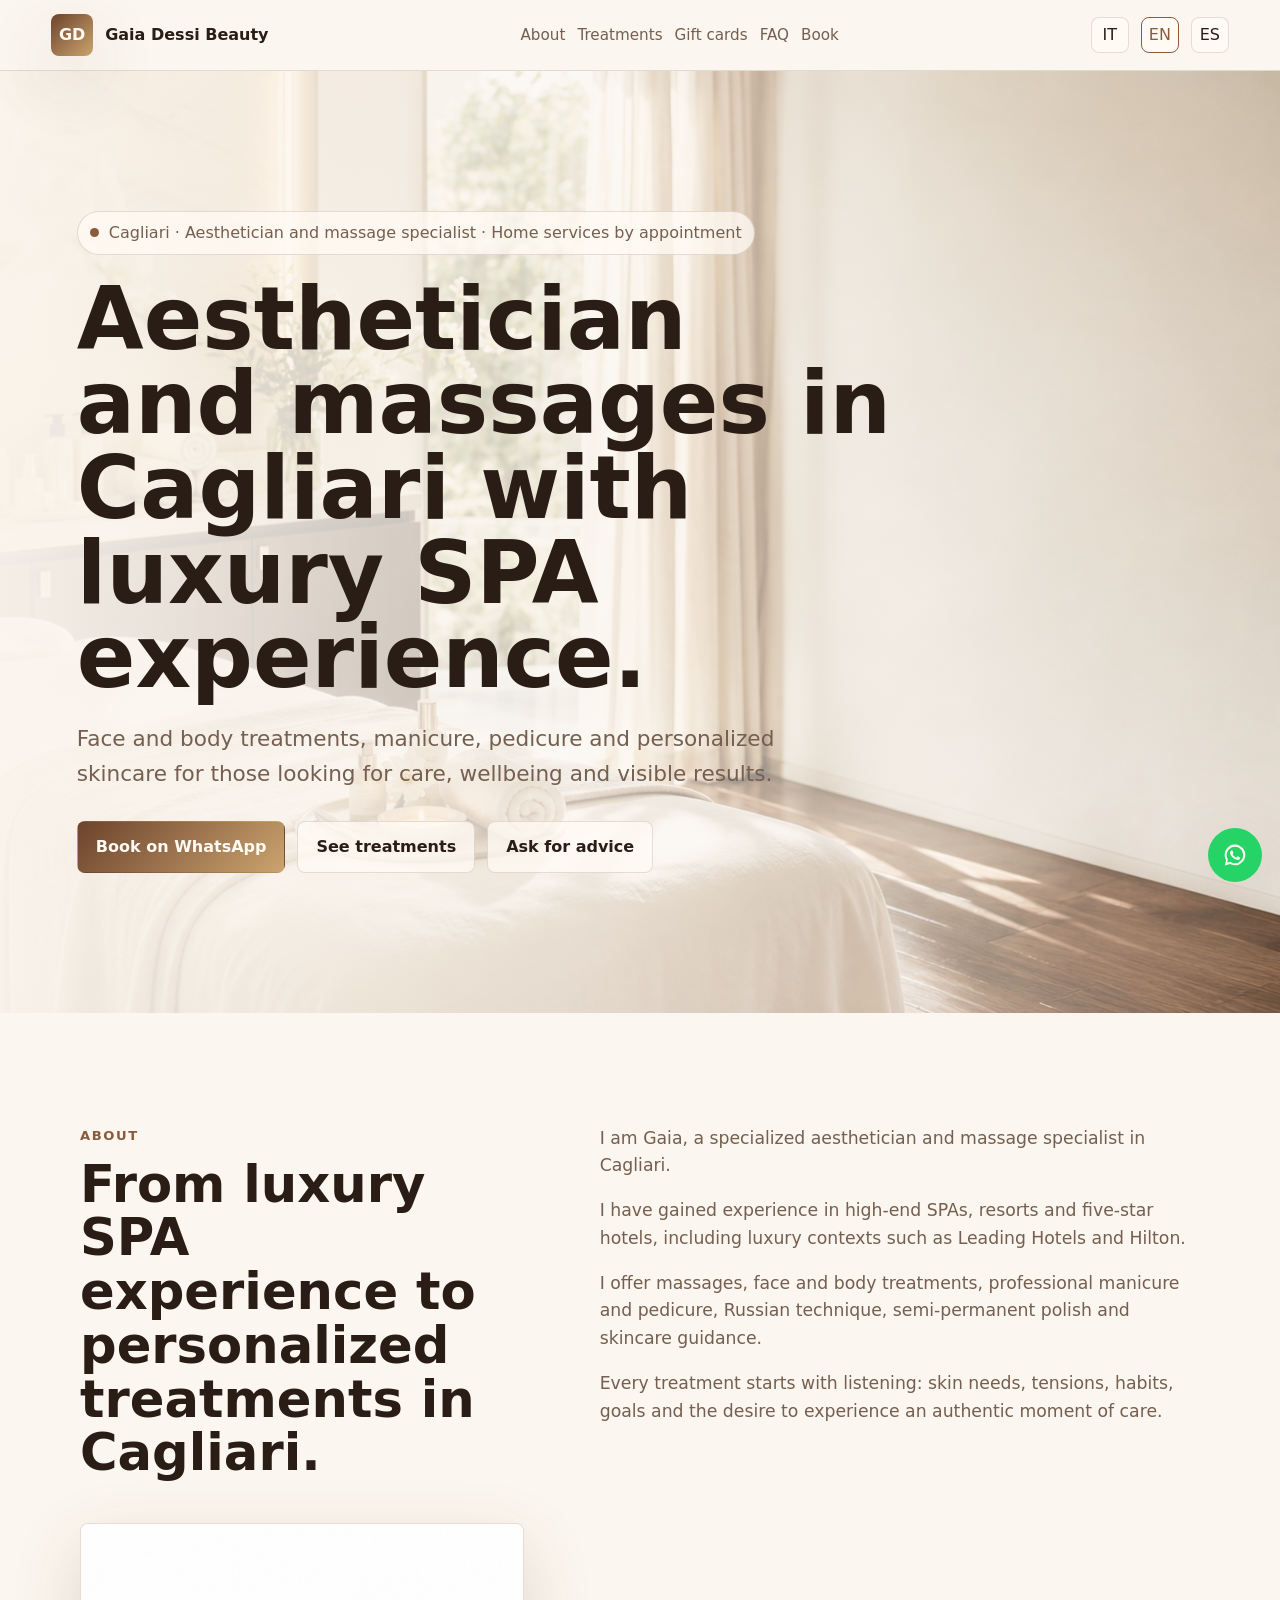
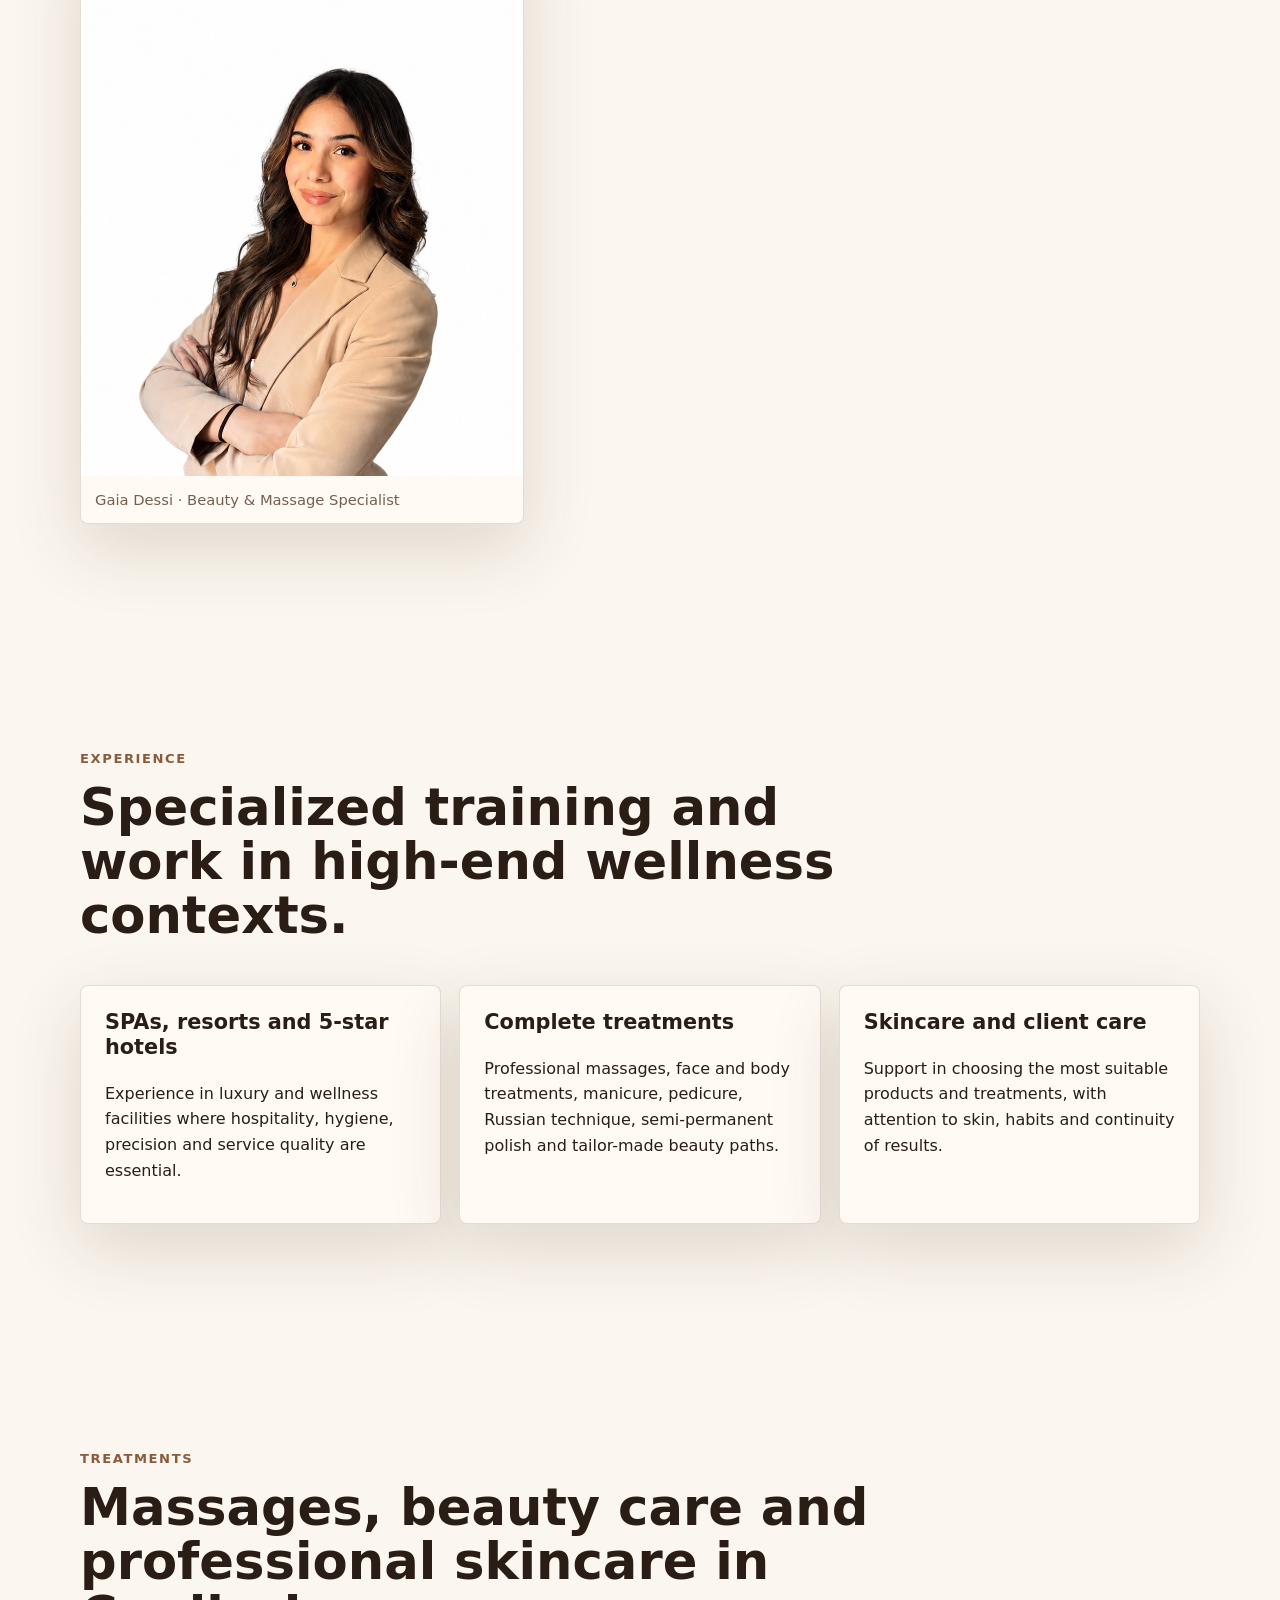
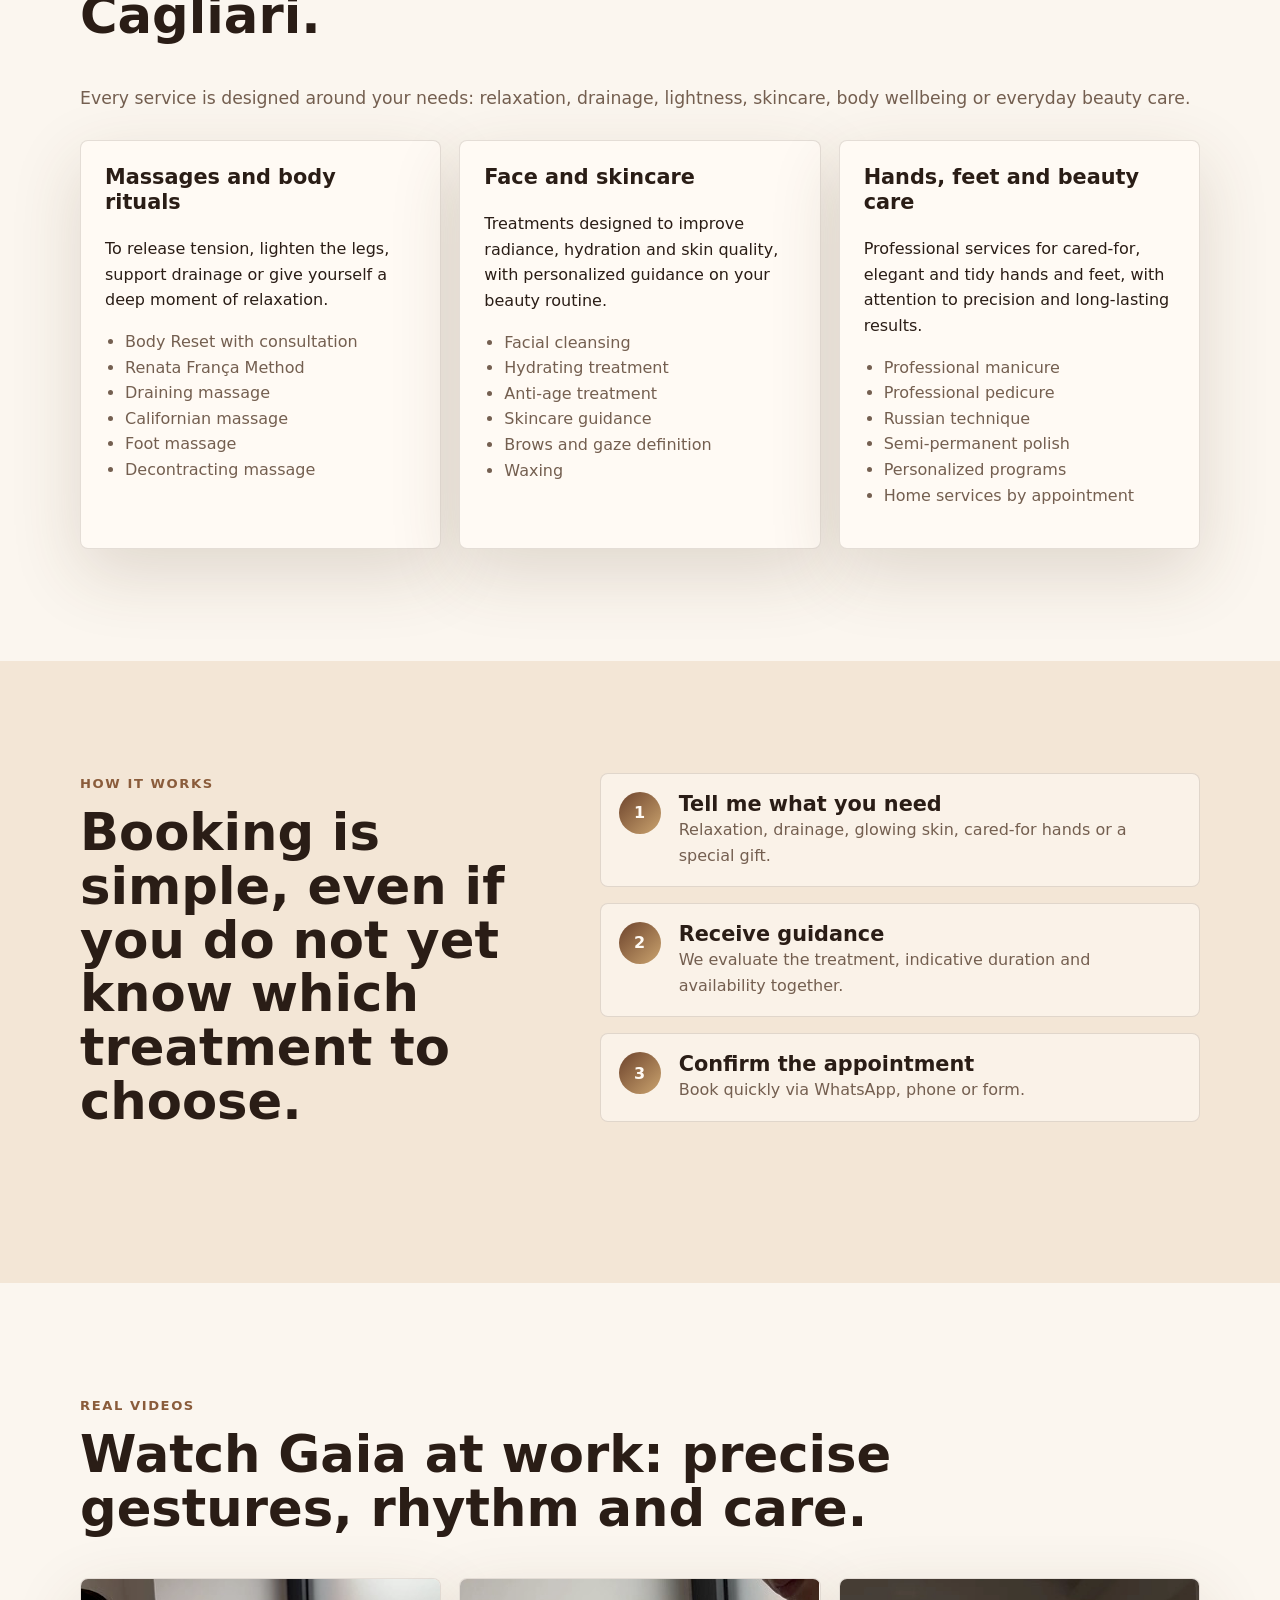
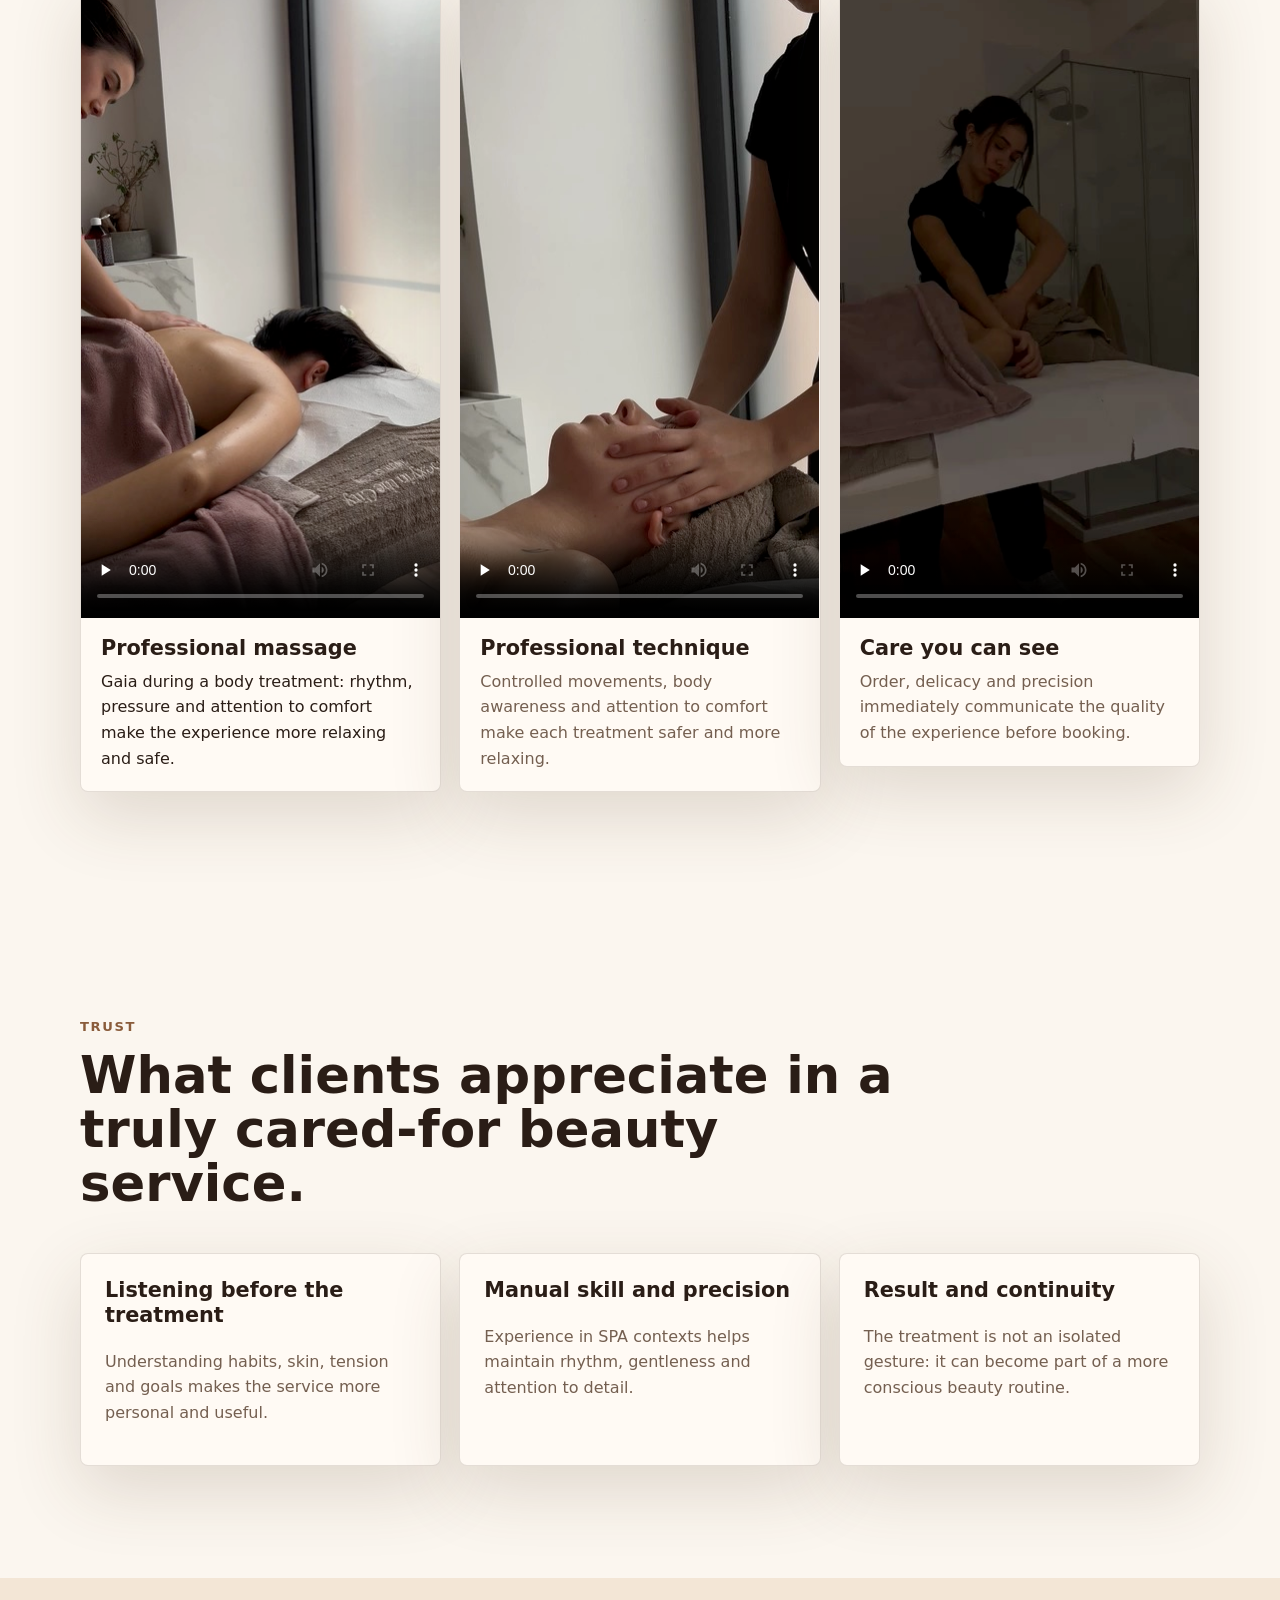
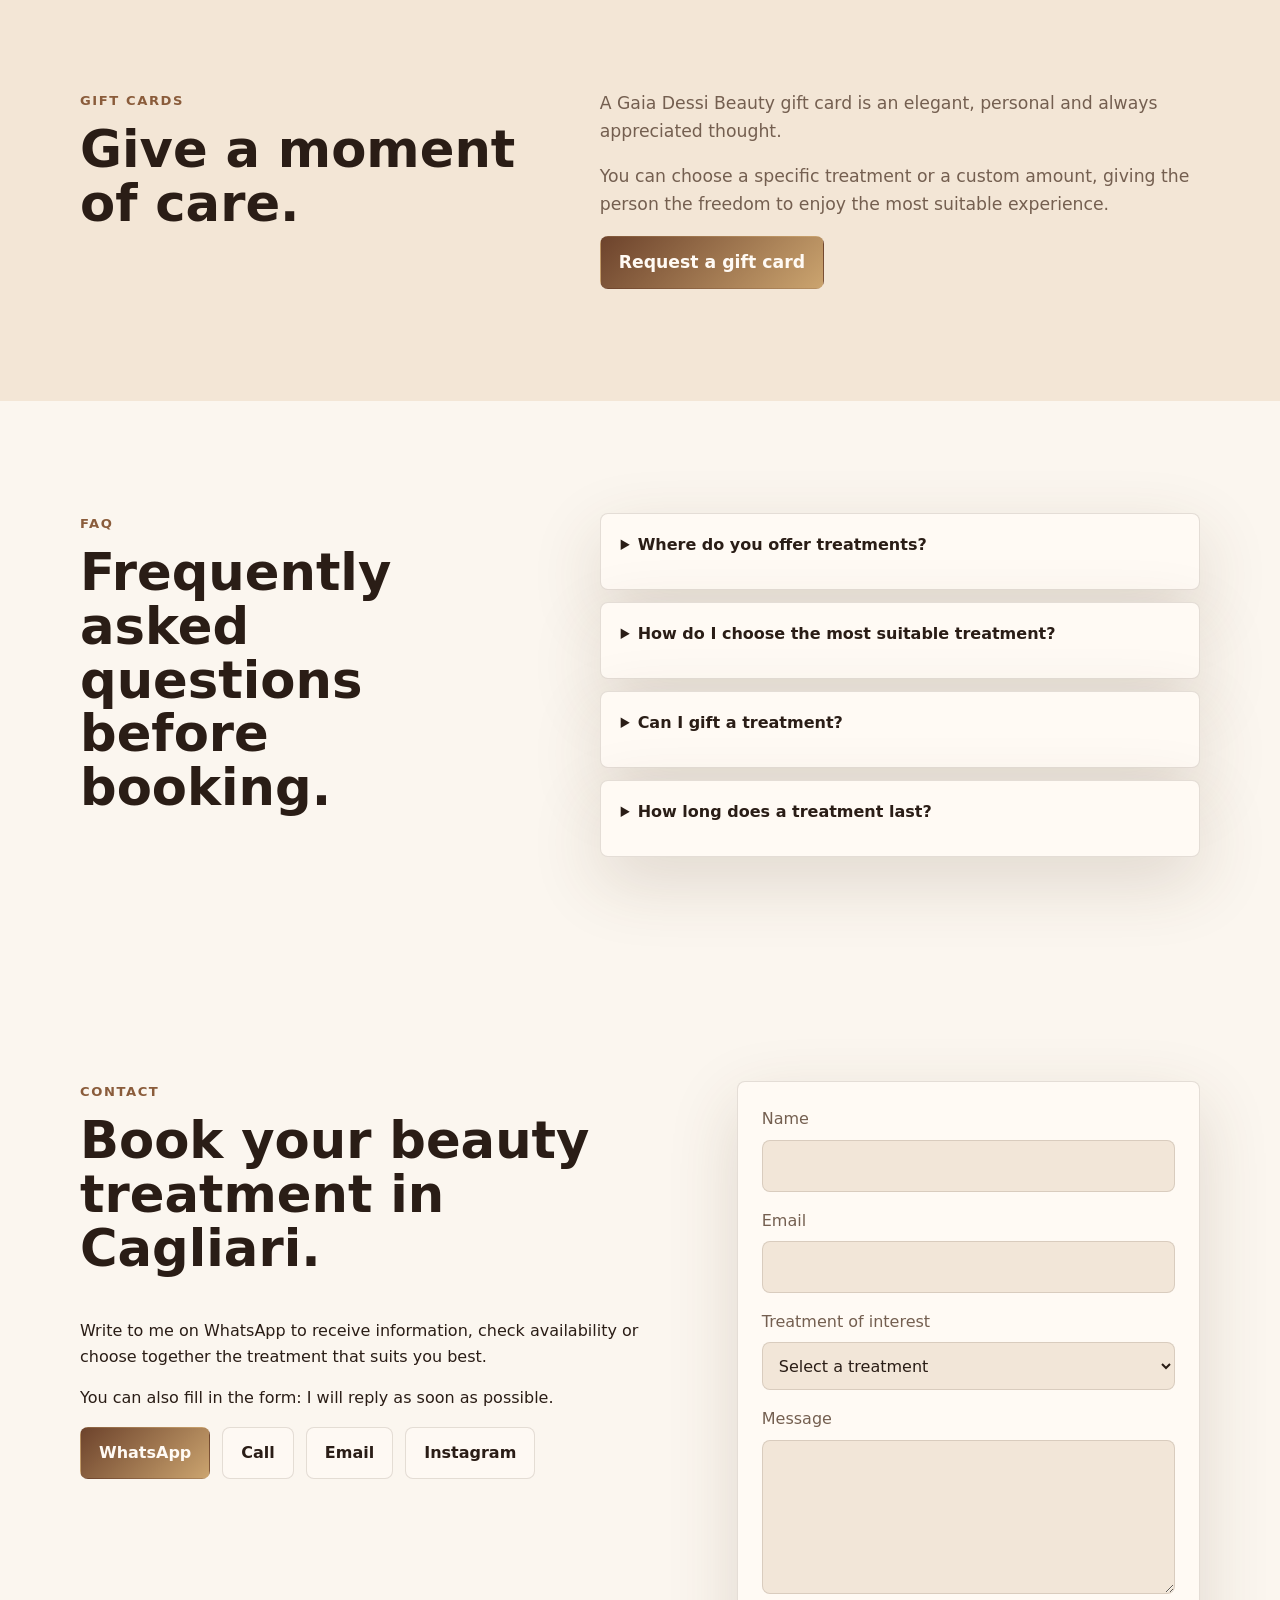
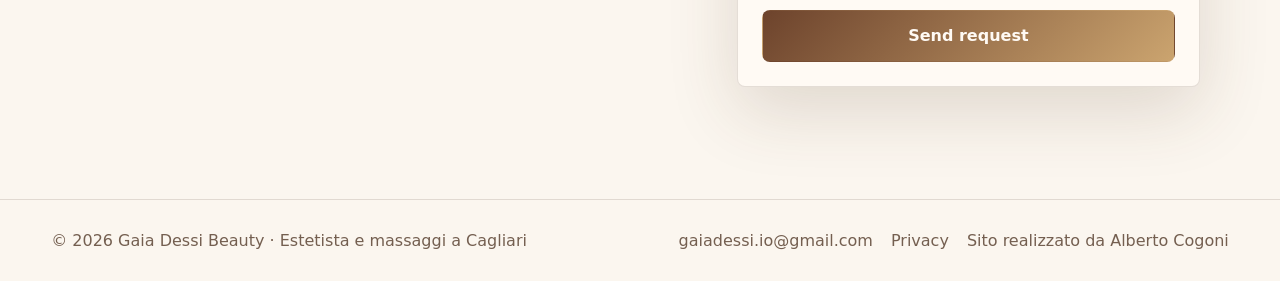
==== index.html @ f1461aa2 "Refine Gaia video gallery playback" ====
<!doctype html>
<html lang="it">
  <head>
    <meta charset="utf-8">
    <meta name="viewport" content="width=device-width, initial-scale=1">
    <title>Estetista e massaggi a Cagliari | Gaia Dessi Beauty</title>
    <meta name="description" content="Gaia Dessi Beauty: estetista e massage specialist a Cagliari. Massaggi, trattamenti viso e corpo, manicure, pedicure, skincare e servizi a domicilio su prenotazione.">
    <meta name="keywords" content="Gaia Dessi, Gaia Dessi Beauty, estetista Cagliari, massaggi Cagliari, trattamenti viso Cagliari, manicure Cagliari, pedicure Cagliari, skincare Cagliari">
    <link rel="canonical" href="https://gaiadessibeauty.it/">
    <meta property="og:title" content="Gaia Dessi Beauty | Estetista e massaggi a Cagliari">
    <meta property="og:description" content="Massaggi, trattamenti viso e corpo, manicure, pedicure e skincare a Cagliari, con esperienza in SPA luxury e servizi a domicilio su prenotazione.">
    <meta property="og:type" content="website">
    <meta property="og:url" content="https://gaiadessibeauty.it/">
    <meta property="og:image" content="https://gaiadessibeauty.it/Assets/images/gaia-link-preview.png">
    <meta property="og:image:width" content="1731">
    <meta property="og:image:height" content="909">
    <meta property="og:image:alt" content="Gaia Dessi Beauty - Beauty & Massage Specialist a Cagliari">
    <meta name="twitter:card" content="summary_large_image">
    <meta name="twitter:title" content="Gaia Dessi Beauty | Estetista e massaggi a Cagliari">
    <meta name="twitter:description" content="Trattamenti beauty, massaggi e skincare a Cagliari con cura professionale ed esperienza luxury SPA.">
    <meta name="twitter:image" content="https://gaiadessibeauty.it/Assets/images/gaia-link-preview.png">
    <meta name="theme-color" content="#f7efe5">
    <link rel="icon" href="Assets/favicon.svg" type="image/svg+xml">
    <link rel="manifest" href="site.webmanifest">
    <link rel="stylesheet" href="Assets/styles.css?v=20260612-video-order">
    <script type="application/ld+json">
      {
        "@context": "https://schema.org",
        "@graph": [
          {
            "@type": ["BeautySalon", "LocalBusiness"],
            "@id": "https://gaiadessibeauty.it/#business",
            "name": "Gaia Dessi Beauty",
            "url": "https://gaiadessibeauty.it/",
            "image": "https://gaiadessibeauty.it/Assets/images/gaia-link-preview.png",
            "description": "Estetista e massage specialist a Cagliari. Massaggi, trattamenti viso e corpo, manicure, pedicure, skincare e servizi a domicilio su prenotazione.",
            "telephone": "+39 331 826 2797",
            "email": "gaiadessi.io@gmail.com",
            "priceRange": "€€",
            "address": {
              "@type": "PostalAddress",
              "addressLocality": "Cagliari",
              "addressRegion": "Sardegna",
              "addressCountry": "IT"
            },
            "areaServed": [
              { "@type": "City", "name": "Cagliari" },
              { "@type": "AdministrativeArea", "name": "Sardegna" }
            ],
            "openingHoursSpecification": [
              {
                "@type": "OpeningHoursSpecification",
                "dayOfWeek": ["Tuesday", "Wednesday", "Thursday", "Friday", "Saturday"],
                "opens": "08:00",
                "closes": "20:00"
              }
            ],
            "availableLanguage": ["it", "en", "es"],
            "sameAs": ["https://www.instagram.com/gaiadessi.beauty"],
            "makesOffer": [
              { "@type": "Offer", "itemOffered": { "@type": "Service", "name": "Massaggi a Cagliari" } },
              { "@type": "Offer", "itemOffered": { "@type": "Service", "name": "Trattamenti viso a Cagliari" } },
              { "@type": "Offer", "itemOffered": { "@type": "Service", "name": "Trattamenti corpo a Cagliari" } },
              { "@type": "Offer", "itemOffered": { "@type": "Service", "name": "Manicure e pedicure professionale" } },
              { "@type": "Offer", "itemOffered": { "@type": "Service", "name": "Consulenza skincare" } }
            ]
          },
          {
            "@type": "WebSite",
            "@id": "https://gaiadessibeauty.it/#website",
            "name": "Gaia Dessi Beauty",
            "url": "https://gaiadessibeauty.it/",
            "publisher": { "@id": "https://gaiadessibeauty.it/#business" }
          },
          {
            "@type": "FAQPage",
            "@id": "https://gaiadessibeauty.it/#faq-schema",
            "mainEntity": [
              {
                "@type": "Question",
                "name": "Dove offre i trattamenti Gaia Dessi Beauty?",
                "acceptedAnswer": { "@type": "Answer", "text": "Gaia Dessi Beauty offre trattamenti beauty e massaggi a Cagliari, con servizi a domicilio disponibili su prenotazione." }
              },
              {
                "@type": "Question",
                "name": "Come posso scegliere il trattamento più adatto?",
                "acceptedAnswer": { "@type": "Answer", "text": "Puoi scrivere su WhatsApp o inviare una richiesta dal form spiegando esigenza, obiettivo e preferenza: Gaia ti aiuterà a scegliere il percorso più adatto." }
              },
              {
                "@type": "Question",
                "name": "Sono disponibili buoni regalo?",
                "acceptedAnswer": { "@type": "Answer", "text": "Sì, è possibile richiedere buoni regalo per massaggi, trattamenti viso, manicure, pedicure o percorsi beauty personalizzati." }
              }
            ]
          }
        ]
      }
    </script>
  </head>
  <body>
    <header class="site-header">
      <a class="brand" href="#top" aria-label="Gaia Dessi Beauty home">
        <span class="brand-mark">GD</span>
        <span>Gaia Dessi Beauty</span>
      </a>
      <nav class="nav" aria-label="Navigazione principale">
        <a href="#about" data-i18n="navAbout">Chi sono</a>
        <a href="#treatments" data-i18n="navTreatments">Trattamenti</a>
        <a href="#gift" data-i18n="navGift">Buoni regalo</a>
        <a href="#faq" data-i18n="navFaq">FAQ</a>
        <a href="#booking" data-i18n="navBooking">Prenota</a>
      </nav>
      <div class="header-actions" aria-label="Selettore lingua">
        <button class="chip" data-lang="it">IT</button>
        <button class="chip" data-lang="en">EN</button>
        <button class="chip" data-lang="es">ES</button>
      </div>
    </header>

    <main id="top">
      <section class="hero">
        <img class="hero-bg" src="Assets/images/gaia-hero.png" alt="Cabina elegante per trattamenti estetici e massaggi a Cagliari">
        <div class="hero-overlay"></div>
        <div class="hero-content">
          <p class="availability"><span></span><span data-i18n="availability">Cagliari · Estetista e massage specialist · Domicilio su prenotazione</span></p>
          <h1 data-i18n="heroTitle">Estetista e massaggi a Cagliari con esperienza luxury SPA.</h1>
          <p class="hero-subtitle" data-i18n="heroSubtitle">Trattamenti viso, corpo, manicure, pedicure e skincare personalizzata per chi cerca cura, benessere e risultati visibili.</p>
          <div class="hero-actions">
            <a class="button primary" href="https://wa.me/393318262797?text=Ciao%20Gaia%2C%20vorrei%20prenotare%20un%20trattamento" target="_blank" rel="noreferrer" data-i18n="whatsapp">Prenota su WhatsApp</a>
            <a class="button secondary" href="#treatments" data-i18n="seeTreatments">Scopri i trattamenti</a>
            <a class="button secondary" href="https://wa.me/393318262797?text=Ciao%20Gaia%2C%20vorrei%20capire%20quale%20trattamento%20%C3%A8%20pi%C3%B9%20adatto%20a%20me" target="_blank" rel="noreferrer" data-i18n="askAdvice">Chiedi consiglio</a>
          </div>
        </div>
      </section>

      <section class="section split" id="about">
        <div>
          <p class="eyebrow" data-i18n="aboutEyebrow">Chi sono</p>
          <h2 data-i18n="aboutTitle">Dalla SPA luxury ai trattamenti personalizzati a Cagliari.</h2>
          <figure class="portrait">
            <img src="Assets/images/gaia-profile.jpeg" alt="Ritratto professionale di Gaia Dessi, estetista e massage specialist a Cagliari">
            <figcaption data-i18n="portraitCaption">Gaia Dessi · Beauty & Massage Specialist</figcaption>
          </figure>
        </div>
        <div class="prose">
          <p data-i18n="aboutP1">Sono Gaia, estetista specializzata e massage specialist a Cagliari.</p>
          <p data-i18n="aboutP2">Ho maturato esperienza in SPA di alto livello, resort e hotel cinque stelle, inclusi contesti luxury come Leading Hotels e Hilton.</p>
          <p data-i18n="aboutP3">Mi occupo di massaggi, trattamenti viso e corpo, manicure, pedicure professionali, tecnica russa, semipermanente e consulenza skincare.</p>
          <p data-i18n="aboutP4">Ogni trattamento nasce dall’ascolto: esigenze della pelle, tensioni, abitudini, obiettivi e desiderio di vivere un momento autentico di cura.</p>
        </div>
      </section>

      <section class="section" id="expertise">
        <p class="eyebrow" data-i18n="expertiseEyebrow">Esperienza</p>
        <h2 data-i18n="expertiseTitle">Formazione specializzata e lavoro in contesti wellness di alto livello.</h2>
        <div class="cards expertise-grid">
          <article class="card">
            <h3 data-i18n="luxuryTitle">SPA, resort e hotel 5 stelle</h3>
            <p data-i18n="luxuryText">Esperienza in strutture luxury e wellness dove accoglienza, igiene, precisione e qualità del servizio sono fondamentali.</p>
          </article>
          <article class="card">
            <h3 data-i18n="completeTreatmentsTitle">Trattamenti completi</h3>
            <p data-i18n="completeTreatmentsText">Massaggi professionali, trattamenti viso e corpo, manicure, pedicure, tecnica russa, semipermanente e percorsi beauty su misura.</p>
          </article>
          <article class="card">
            <h3 data-i18n="skincareTitle">Skincare e relazione cliente</h3>
            <p data-i18n="skincareText">Supporto nella scelta dei prodotti e dei trattamenti più adatti, con attenzione alla pelle, alle abitudini e alla continuità dei risultati.</p>
          </article>
        </div>
      </section>

      <section class="section" id="treatments">
        <p class="eyebrow" data-i18n="treatmentsEyebrow">Trattamenti</p>
        <h2 data-i18n="treatmentsTitle">Massaggi, estetica e skincare professionale a Cagliari.</h2>
        <p class="prose" data-i18n="treatmentsIntro">Ogni servizio viene pensato per rispondere alle tue esigenze: relax, drenaggio, leggerezza, cura della pelle, benessere del corpo o beauty care quotidiana.</p>
        <div class="cards treatment-grid">
          <article class="card">
            <h3 data-i18n="massageTitle">Massaggi e rituali corpo</h3>
            <p data-i18n="massageText">Per sciogliere tensioni, alleggerire le gambe, favorire il drenaggio o concederti un momento profondo di relax.</p>
            <ul>
              <li data-i18n="bodyReset">Body Reset con consulenza</li>
              <li data-i18n="renataMethod">Metodo Renata França</li>
              <li data-i18n="drainage">Massaggio drenante</li>
              <li data-i18n="californian">Massaggio californiano</li>
              <li data-i18n="plantar">Massaggio plantare</li>
              <li data-i18n="decontracting">Massaggio decontratturante</li>
            </ul>
          </article>
          <article class="card">
            <h3 data-i18n="faceTitle">Viso e skincare</h3>
            <p data-i18n="faceText">Trattamenti pensati per migliorare luminosità, idratazione e qualità della pelle, con una consulenza personalizzata sulla tua beauty routine.</p>
            <ul>
              <li data-i18n="faceClean">Pulizia viso</li>
              <li data-i18n="hydrating">Trattamento idratante</li>
              <li data-i18n="antiage">Trattamento anti-age</li>
              <li data-i18n="skincareConsulting">Consulenza skincare</li>
              <li data-i18n="brows">Sopracciglia e definizione sguardo</li>
              <li data-i18n="waxing">Epilazione</li>
            </ul>
          </article>
          <article class="card">
            <h3 data-i18n="bodyTitle">Mani, piedi e beauty care</h3>
            <p data-i18n="bodyText">Servizi professionali per mani e piedi curati, eleganti e ordinati, con attenzione alla precisione e alla durata del risultato.</p>
            <ul>
              <li data-i18n="manicure">Manicure professionale</li>
              <li data-i18n="pedicure">Pedicure professionale</li>
              <li data-i18n="russianTechnique">Tecnica russa</li>
              <li data-i18n="semiPermanent">Semipermanente</li>
              <li data-i18n="custom">Trattamenti personalizzati</li>
              <li data-i18n="homeService">Servizi a domicilio su prenotazione</li>
            </ul>
          </article>
        </div>
      </section>

      <section class="section split band method-section" id="method">
        <div>
          <p class="eyebrow" data-i18n="methodEyebrow">Come funziona</p>
          <h2 data-i18n="methodTitle">Prenotare è semplice, anche se non sai ancora quale trattamento scegliere.</h2>
        </div>
        <ol class="steps">
          <li>
            <span>1</span>
            <h3 data-i18n="methodStep1Title">Racconta cosa cerchi</h3>
            <p data-i18n="methodStep1Text">Relax, drenaggio, pelle luminosa, mani curate o un regalo speciale.</p>
          </li>
          <li>
            <span>2</span>
            <h3 data-i18n="methodStep2Title">Ricevi un consiglio</h3>
            <p data-i18n="methodStep2Text">Valutiamo insieme trattamento, durata indicativa e disponibilità.</p>
          </li>
          <li>
            <span>3</span>
            <h3 data-i18n="methodStep3Title">Conferma l’appuntamento</h3>
            <p data-i18n="methodStep3Text">Prenoti in modo rapido tramite WhatsApp, telefono o form.</p>
          </li>
        </ol>
      </section>

      <section class="section visual-section" id="visual">
        <div class="section-heading">
          <p class="eyebrow" data-i18n="visualEyebrow">Video reali</p>
          <h2 data-i18n="visualTitle">Guarda Gaia al lavoro: gesti precisi, ritmo e cura.</h2>
        </div>
        <div class="visual-grid">
          <figure class="visual-main">
            <video controls playsinline preload="none" poster="Assets/videos/posters/gaia-working-02.jpg" aria-label="Video di Gaia Dessi durante un massaggio professionale">
              <source src="Assets/videos/gaia-working-02.m4v" type="video/mp4">
            </video>
            <figcaption class="video-copy">
              <h3 data-i18n="visualMainTitle">Massaggio professionale</h3>
              <p data-i18n="visualCaption">Gaia durante un trattamento corpo: ritmo, pressione e attenzione al comfort rendono l’esperienza più rilassante e sicura.</p>
            </figcaption>
          </figure>
          <article class="visual-card video-tile">
            <video controls playsinline preload="none" poster="Assets/videos/posters/gaia-working-01.jpg" aria-label="Video di dettaglio della manualità di Gaia Dessi">
              <source src="Assets/videos/gaia-working-01.m4v" type="video/mp4">
            </video>
            <div class="video-copy">
              <h3 data-i18n="visualCard1Title">Manualità professionale</h3>
              <p data-i18n="visualCard1Text">Movimenti controllati, ascolto del corpo e attenzione al comfort rendono il trattamento più sicuro e rilassante.</p>
            </div>
          </article>
          <article class="visual-card video-tile">
            <video controls playsinline preload="none" poster="Assets/videos/posters/gaia-working-03.jpg" aria-label="Video di un trattamento beauty curato nei dettagli">
              <source src="Assets/videos/gaia-working-03.m4v" type="video/mp4">
            </video>
            <div class="video-copy">
              <h3 data-i18n="visualCard2Title">Cura visibile nei dettagli</h3>
              <p data-i18n="visualCard2Text">Ordine, delicatezza e precisione comunicano subito la qualità dell’esperienza prima ancora della prenotazione.</p>
            </div>
          </article>
        </div>
      </section>

      <section class="section" id="reviews">
        <p class="eyebrow" data-i18n="reviewsEyebrow">Fiducia</p>
        <h2 data-i18n="reviewsTitle">Cosa apprezzano le clienti in un servizio beauty davvero curato.</h2>
        <div class="review-grid">
          <article class="review-card">
            <h3 data-i18n="review1Title">Ascolto prima del trattamento</h3>
            <p data-i18n="review1Text">Capire abitudini, pelle, tensioni e obiettivo rende il servizio più personale e utile.</p>
          </article>
          <article class="review-card">
            <h3 data-i18n="review2Title">Manualità e precisione</h3>
            <p data-i18n="review2Text">L’esperienza in contesti SPA aiuta a mantenere ritmo, delicatezza e cura del dettaglio.</p>
          </article>
          <article class="review-card">
            <h3 data-i18n="review3Title">Risultato e continuità</h3>
            <p data-i18n="review3Text">Il trattamento non è un gesto isolato: può diventare parte di una routine beauty più consapevole.</p>
          </article>
        </div>
      </section>

      <section class="section split band" id="gift">
        <div>
          <p class="eyebrow" data-i18n="giftEyebrow">Buoni regalo</p>
          <h2 data-i18n="giftTitle">Regala un momento di cura.</h2>
        </div>
        <div class="prose">
          <p data-i18n="giftText">Un buono regalo Gaia Dessi Beauty è un pensiero elegante, personale e sempre apprezzato.</p>
          <p data-i18n="giftText2">Puoi scegliere un trattamento specifico oppure un importo personalizzato, lasciando alla persona la libertà di vivere l’esperienza più adatta.</p>
          <a class="button primary" href="https://wa.me/393318262797?text=Ciao%20Gaia%2C%20vorrei%20informazioni%20sui%20buoni%20regalo" target="_blank" rel="noreferrer" data-i18n="askGift">Richiedi un buono</a>
        </div>
      </section>

      <section class="section split" id="faq">
        <div>
          <p class="eyebrow" data-i18n="faqEyebrow">FAQ</p>
          <h2 data-i18n="faqTitle">Domande frequenti prima di prenotare.</h2>
        </div>
        <div class="faq-list">
          <details>
            <summary data-i18n="faq1Q">Dove offri i trattamenti?</summary>
            <p data-i18n="faq1A">A Cagliari, con possibilità di servizi a domicilio su prenotazione e in base alla disponibilità.</p>
          </details>
          <details>
            <summary data-i18n="faq2Q">Come scelgo il trattamento più adatto?</summary>
            <p data-i18n="faq2A">Puoi scrivere su WhatsApp spiegando esigenza, obiettivo e preferenze: ti aiuterò a scegliere il percorso più indicato.</p>
          </details>
          <details>
            <summary data-i18n="faq3Q">Posso regalare un trattamento?</summary>
            <p data-i18n="faq3A">Sì, puoi richiedere un buono regalo per un trattamento specifico o per un importo personalizzato.</p>
          </details>
          <details>
            <summary data-i18n="faq4Q">Quanto dura un trattamento?</summary>
            <p data-i18n="faq4A">Dipende dal servizio scelto. Al momento della richiesta ti verrà indicata una durata orientativa e la soluzione più adatta.</p>
          </details>
        </div>
      </section>

      <section class="section contact" id="booking">
        <div>
          <p class="eyebrow" data-i18n="bookingEyebrow">Contatti</p>
          <h2 data-i18n="bookingTitle">Prenota il tuo trattamento beauty a Cagliari.</h2>
          <p data-i18n="bookingText">Scrivimi su WhatsApp per ricevere informazioni, verificare la disponibilità o scegliere insieme il trattamento più adatto a te.</p>
          <p data-i18n="bookingText2">Puoi anche compilare il form: ti risponderò appena possibile.</p>
          <div class="contact-links">
            <a class="button primary" href="https://wa.me/393318262797" target="_blank" rel="noreferrer" data-i18n="contactWhatsapp">WhatsApp</a>
            <a class="button secondary" href="tel:+393318262797" data-i18n="contactPhone">Chiama</a>
            <a class="button secondary" href="mailto:gaiadessi.io@gmail.com" data-i18n="contactEmail">Email</a>
            <a class="button secondary" href="https://www.instagram.com/gaiadessi.beauty" target="_blank" rel="noreferrer" data-i18n="contactInstagram">Instagram</a>
          </div>
        </div>
        <form class="contact-form" action="https://formsubmit.co/alberto.agostino.cogoni@gmail.com" method="POST">
          <input type="hidden" name="_subject" value="Nuova richiesta dal sito Gaia Dessi Beauty">
          <input type="hidden" name="_next" value="https://gaiadessibeauty.it/grazie.html">
          <input type="hidden" name="_template" value="table">
          <input type="hidden" name="_captcha" value="false">
          <input type="text" name="_honey" tabindex="-1" autocomplete="off" style="display:none">
          <label>
            <span data-i18n="formName">Nome</span>
            <input name="name" autocomplete="name" required>
          </label>
          <label>
            <span>Email</span>
            <input type="email" name="email" autocomplete="email" required>
          </label>
          <label>
            <span data-i18n="formTreatment">Trattamento di interesse</span>
            <select name="treatment">
              <option value="" data-i18n="formTreatmentPlaceholder">Seleziona un trattamento</option>
              <option value="massaggio" data-i18n="formTreatmentMassage">Massaggio</option>
              <option value="viso-skincare" data-i18n="formTreatmentFace">Viso / skincare</option>
              <option value="manicure-pedicure" data-i18n="formTreatmentHands">Manicure / pedicure</option>
              <option value="buono-regalo" data-i18n="formTreatmentGift">Buono regalo</option>
              <option value="consiglio" data-i18n="formTreatmentAdvice">Vorrei un consiglio</option>
            </select>
          </label>
          <label>
            <span data-i18n="formMessage">Messaggio</span>
            <textarea name="message" rows="5" required></textarea>
          </label>
          <button class="button primary" type="submit" data-i18n="formSend">Invia richiesta</button>
        </form>
      </section>
    </main>

    <a class="whatsapp-float" href="https://wa.me/393318262797?text=Ciao%20Gaia%2C%20vorrei%20prenotare%20un%20trattamento" target="_blank" rel="noreferrer" aria-label="Prenota su WhatsApp">
      <svg viewBox="0 0 32 32" aria-hidden="true">
        <path d="M16.04 3.2A12.72 12.72 0 0 0 5.1 22.4L3.4 28.8l6.55-1.67A12.72 12.72 0 1 0 16.04 3.2Zm0 22.98c-2.02 0-3.9-.59-5.49-1.62l-.39-.25-3.88.99 1.04-3.78-.26-.4a10.17 10.17 0 1 1 8.98 5.06Zm5.58-7.62c-.3-.15-1.79-.88-2.07-.98-.28-.1-.49-.15-.69.15-.2.3-.79.98-.97 1.18-.18.2-.36.22-.66.07-.3-.15-1.28-.47-2.44-1.5-.9-.8-1.51-1.79-1.69-2.09-.18-.3-.02-.46.13-.61.14-.14.3-.36.46-.54.15-.18.2-.3.3-.51.1-.2.05-.38-.02-.54-.08-.15-.69-1.66-.94-2.27-.25-.59-.5-.51-.69-.52h-.59c-.2 0-.54.08-.82.38-.28.3-1.08 1.06-1.08 2.58s1.11 2.99 1.26 3.2c.15.2 2.18 3.33 5.28 4.67.74.32 1.31.51 1.76.65.74.23 1.41.2 1.94.12.59-.09 1.79-.73 2.04-1.43.25-.71.25-1.31.18-1.43-.08-.13-.28-.2-.59-.36Z"/>
      </svg>
    </a>
    <footer class="footer">
      <span>© <span id="year"></span> Gaia Dessi Beauty · Estetista e massaggi a Cagliari</span>
      <span class="footer-links">
        <a href="mailto:gaiadessi.io@gmail.com">gaiadessi.io@gmail.com</a>
        <a href="privacy.html">Privacy</a>
        <a href="https://albertocogoni.com/" target="_blank" rel="noreferrer">Sito realizzato da Alberto Cogoni</a>
      </span>
    </footer>
    <script src="Assets/script.js?v=20260612-video-order"></script>
  </body>
</html>
---- Assets/styles.css ----
:root {
  color-scheme: light;
  --bg: #fbf6ef;
  --surface: #fffaf4;
  --surface-2: #f2e6d8;
  --text: #2a1d16;
  --muted: #745f50;
  --line: rgba(67, 43, 31, 0.14);
  --primary: #8a5c3b;
  --accent: #cba46f;
  --shadow: 0 24px 70px rgba(82, 54, 33, 0.16);
}

* { box-sizing: border-box; }
html { scroll-behavior: smooth; }
body {
  margin: 0;
  font-family: Inter, ui-sans-serif, system-ui, -apple-system, BlinkMacSystemFont, "Segoe UI", sans-serif;
  background: var(--bg);
  color: var(--text);
  line-height: 1.6;
}
a { color: inherit; text-decoration: none; }
img { display: block; max-width: 100%; }
button, input, textarea { font: inherit; }
select { font: inherit; }

a:focus-visible,
button:focus-visible,
input:focus-visible,
textarea:focus-visible,
select:focus-visible,
summary:focus-visible {
  outline: 3px solid color-mix(in srgb, var(--primary) 72%, white);
  outline-offset: 4px;
}

.site-header {
  position: sticky;
  top: 0;
  z-index: 10;
  display: flex;
  align-items: center;
  justify-content: space-between;
  gap: 20px;
  padding: 14px clamp(18px, 4vw, 56px);
  background: rgba(251, 246, 239, 0.88);
  border-bottom: 1px solid var(--line);
  backdrop-filter: blur(18px);
}
.brand, .nav, .header-actions, .hero-actions, .contact-links {
  display: flex;
  align-items: center;
  gap: 12px;
  flex-wrap: wrap;
}
.brand { font-weight: 800; }
.brand-mark {
  display: inline-grid;
  place-items: center;
  width: 42px;
  height: 42px;
  border-radius: 8px;
  color: #fffaf4;
  background: linear-gradient(135deg, #6d432c, var(--accent));
  box-shadow: var(--shadow);
}
.nav a { color: var(--muted); font-size: 0.95rem; }
.nav a:hover { color: var(--text); }
.chip {
  min-width: 38px;
  min-height: 36px;
  border: 1px solid var(--line);
  border-radius: 8px;
  color: var(--text);
  background: var(--surface);
  cursor: pointer;
}
.chip.is-active { border-color: var(--primary); color: var(--primary); }

.hero {
  position: relative;
  min-height: 680px;
  display: grid;
  align-items: center;
  overflow: hidden;
  padding: clamp(70px, 11vw, 140px) clamp(18px, 6vw, 80px);
}
.hero-bg, .hero-overlay {
  position: absolute;
  inset: 0;
  width: 100%;
  height: 100%;
}
.hero-bg { object-fit: cover; }
.hero-overlay {
  background: linear-gradient(90deg, rgba(251, 246, 239, 0.96), rgba(251, 246, 239, 0.72) 48%, rgba(251, 246, 239, 0.12));
}
.hero-content {
  position: relative;
  max-width: 820px;
  z-index: 1;
}
.availability {
  display: inline-flex;
  align-items: center;
  gap: 10px;
  max-width: 100%;
  margin: 0 0 22px;
  padding: 8px 12px;
  border: 1px solid var(--line);
  border-radius: 999px;
  color: var(--muted);
  background: rgba(255, 250, 244, 0.76);
}
.availability span:first-child {
  flex: 0 0 9px;
  width: 9px;
  height: 9px;
  border-radius: 50%;
  background: var(--primary);
}
.availability span:last-child {
  min-width: 0;
  overflow-wrap: anywhere;
}
h1, h2, h3, p { margin-top: 0; }
h1 {
  margin-bottom: 22px;
  font-size: clamp(2.55rem, 7vw, 5.4rem);
  line-height: 0.98;
}
h2 {
  max-width: 850px;
  font-size: clamp(2rem, 4vw, 3.2rem);
  line-height: 1.05;
}
h3 { font-size: 1.3rem; line-height: 1.2; }
.hero-subtitle {
  max-width: 700px;
  margin-bottom: 30px;
  color: var(--muted);
  font-size: clamp(1.08rem, 2vw, 1.35rem);
}
.button {
  display: inline-flex;
  align-items: center;
  justify-content: center;
  min-height: 46px;
  padding: 12px 18px;
  border-radius: 8px;
  border: 1px solid var(--line);
  font-weight: 750;
  cursor: pointer;
}
.primary {
  color: #fffaf4;
  background: linear-gradient(135deg, #6d432c, var(--accent));
  border-color: transparent;
}
.secondary {
  color: var(--text);
  background: rgba(255, 250, 244, 0.78);
}

.section {
  width: min(1120px, calc(100% - 36px));
  margin: 0 auto;
  padding: clamp(64px, 10vw, 112px) 0;
}
.split {
  display: grid;
  grid-template-columns: minmax(0, 0.85fr) minmax(0, 1.15fr);
  gap: clamp(28px, 6vw, 76px);
}
.eyebrow {
  margin-bottom: 12px;
  color: var(--primary);
  font-size: 0.82rem;
  font-weight: 800;
  letter-spacing: 0.12em;
  text-transform: uppercase;
}
.prose {
  color: var(--muted);
  font-size: 1.08rem;
}
.section-heading {
  margin-bottom: 28px;
}
.card, .contact-form, .portrait {
  border: 1px solid var(--line);
  border-radius: 8px;
  background: var(--surface);
  box-shadow: var(--shadow);
}
.cards {
  display: grid;
  grid-template-columns: repeat(3, minmax(0, 1fr));
  gap: 18px;
  margin-top: 28px;
}
.card { padding: 24px; }
.card ul { padding-left: 20px; color: var(--muted); }
.meta {
  margin-bottom: 10px;
  color: var(--primary);
  font-size: 0.86rem;
  font-weight: 800;
  letter-spacing: 0.08em;
  text-transform: uppercase;
}
.portrait {
  margin: 28px 0 0;
  overflow: hidden;
}
.portrait img {
  width: 100%;
  aspect-ratio: 4 / 5;
  object-fit: cover;
  object-position: 50% 26%;
}
.portrait figcaption {
  padding: 12px 14px;
  color: var(--muted);
  font-size: 0.92rem;
}
.band {
  width: 100%;
  max-width: none;
  padding-left: max(18px, calc((100% - 1120px) / 2));
  padding-right: max(18px, calc((100% - 1120px) / 2));
  background: #f3e6d6;
}
.review-grid {
  display: grid;
  gap: 18px;
}
.review-grid {
  margin-top: 28px;
}
.review-grid {
  grid-template-columns: repeat(3, minmax(0, 1fr));
}
.review-card,
.visual-card {
  padding: 24px;
  border: 1px solid var(--line);
  border-radius: 8px;
  background: var(--surface);
  box-shadow: var(--shadow);
}
.review-card p,
.visual-card p {
  color: var(--muted);
}
.method-section {
  align-items: start;
}
.steps {
  display: grid;
  gap: 16px;
  margin: 0;
  padding: 0;
  list-style: none;
}
.steps li {
  display: grid;
  grid-template-columns: 44px minmax(0, 1fr);
  gap: 0 16px;
  padding: 18px;
  border: 1px solid var(--line);
  border-radius: 8px;
  background: rgba(255, 250, 244, 0.58);
}
.steps span {
  grid-row: span 2;
  display: grid;
  place-items: center;
  width: 42px;
  height: 42px;
  border-radius: 50%;
  color: #fffaf4;
  background: linear-gradient(135deg, #6d432c, var(--accent));
  font-weight: 900;
}
.steps h3,
.steps p {
  margin-bottom: 0;
}
.steps p {
  color: var(--muted);
}
.visual-grid {
  display: grid;
  grid-template-columns: repeat(3, minmax(0, 1fr));
  align-items: start;
  gap: 18px;
}
.visual-main {
  margin: 0;
  overflow: hidden;
  border: 1px solid var(--line);
  border-radius: 8px;
  background: var(--surface);
  box-shadow: var(--shadow);
}
.visual-main video,
.video-tile video {
  display: block;
  width: 100%;
  aspect-ratio: 9 / 16;
  object-fit: cover;
  background: #241914;
}
.video-tile {
  overflow: hidden;
  padding: 0;
}
.video-tile video {
  aspect-ratio: 9 / 16;
}
.video-copy {
  padding: 18px 20px 20px;
}
.video-copy h3 {
  margin-bottom: 8px;
}
.video-copy p {
  margin-bottom: 0;
}
.faq-list {
  display: grid;
  gap: 12px;
}
.faq-list details {
  padding: 18px 20px;
  border: 1px solid var(--line);
  border-radius: 8px;
  background: var(--surface);
  box-shadow: var(--shadow);
}
.faq-list summary {
  color: var(--text);
  font-weight: 800;
  cursor: pointer;
}
.faq-list p {
  margin: 12px 0 0;
  color: var(--muted);
}
.contact {
  display: grid;
  grid-template-columns: minmax(0, 0.95fr) minmax(320px, 0.75fr);
  gap: clamp(26px, 6vw, 70px);
  align-items: start;
}
.contact-form {
  display: grid;
  gap: 16px;
  padding: 24px;
}
.contact-form label { display: grid; gap: 8px; color: var(--muted); }
.contact-form input, .contact-form textarea, .contact-form select {
  width: 100%;
  border: 1px solid var(--line);
  border-radius: 8px;
  padding: 12px;
  color: var(--text);
  background: var(--surface-2);
}
.contact-form select {
  min-height: 48px;
}
.whatsapp-float {
  position: fixed;
  right: 18px;
  bottom: 18px;
  z-index: 20;
  display: grid;
  place-items: center;
  width: 54px;
  height: 54px;
  border-radius: 50%;
  color: #fffaf4;
  font-weight: 900;
  background: #25d366;
  box-shadow: var(--shadow);
}
.whatsapp-float svg {
  width: 26px;
  height: 26px;
  fill: currentColor;
}
.footer {
  display: flex;
  justify-content: space-between;
  gap: 20px;
  padding: 28px clamp(18px, 4vw, 56px);
  border-top: 1px solid var(--line);
  color: var(--muted);
}
.footer-links {
  display: flex;
  flex-wrap: wrap;
  justify-content: flex-end;
  gap: 10px 18px;
}

@media (max-width: 860px) {
  .site-header { align-items: flex-start; flex-direction: column; }
  .nav { width: 100%; }
  .hero { min-height: 620px; }
  .split, .cards, .contact, .review-grid, .visual-grid { grid-template-columns: 1fr; }
  .visual-main { grid-row: auto; }
  .footer, .footer-links {
    align-items: flex-start;
    flex-direction: column;
  }
}
@media (max-width: 540px) {
  .nav a { font-size: 0.9rem; }
  .hero { padding-top: 92px; }
  h1 { font-size: 2.35rem; }
  .button { width: 100%; }
  .hero-actions, .contact-links { align-items: stretch; flex-direction: column; }
}
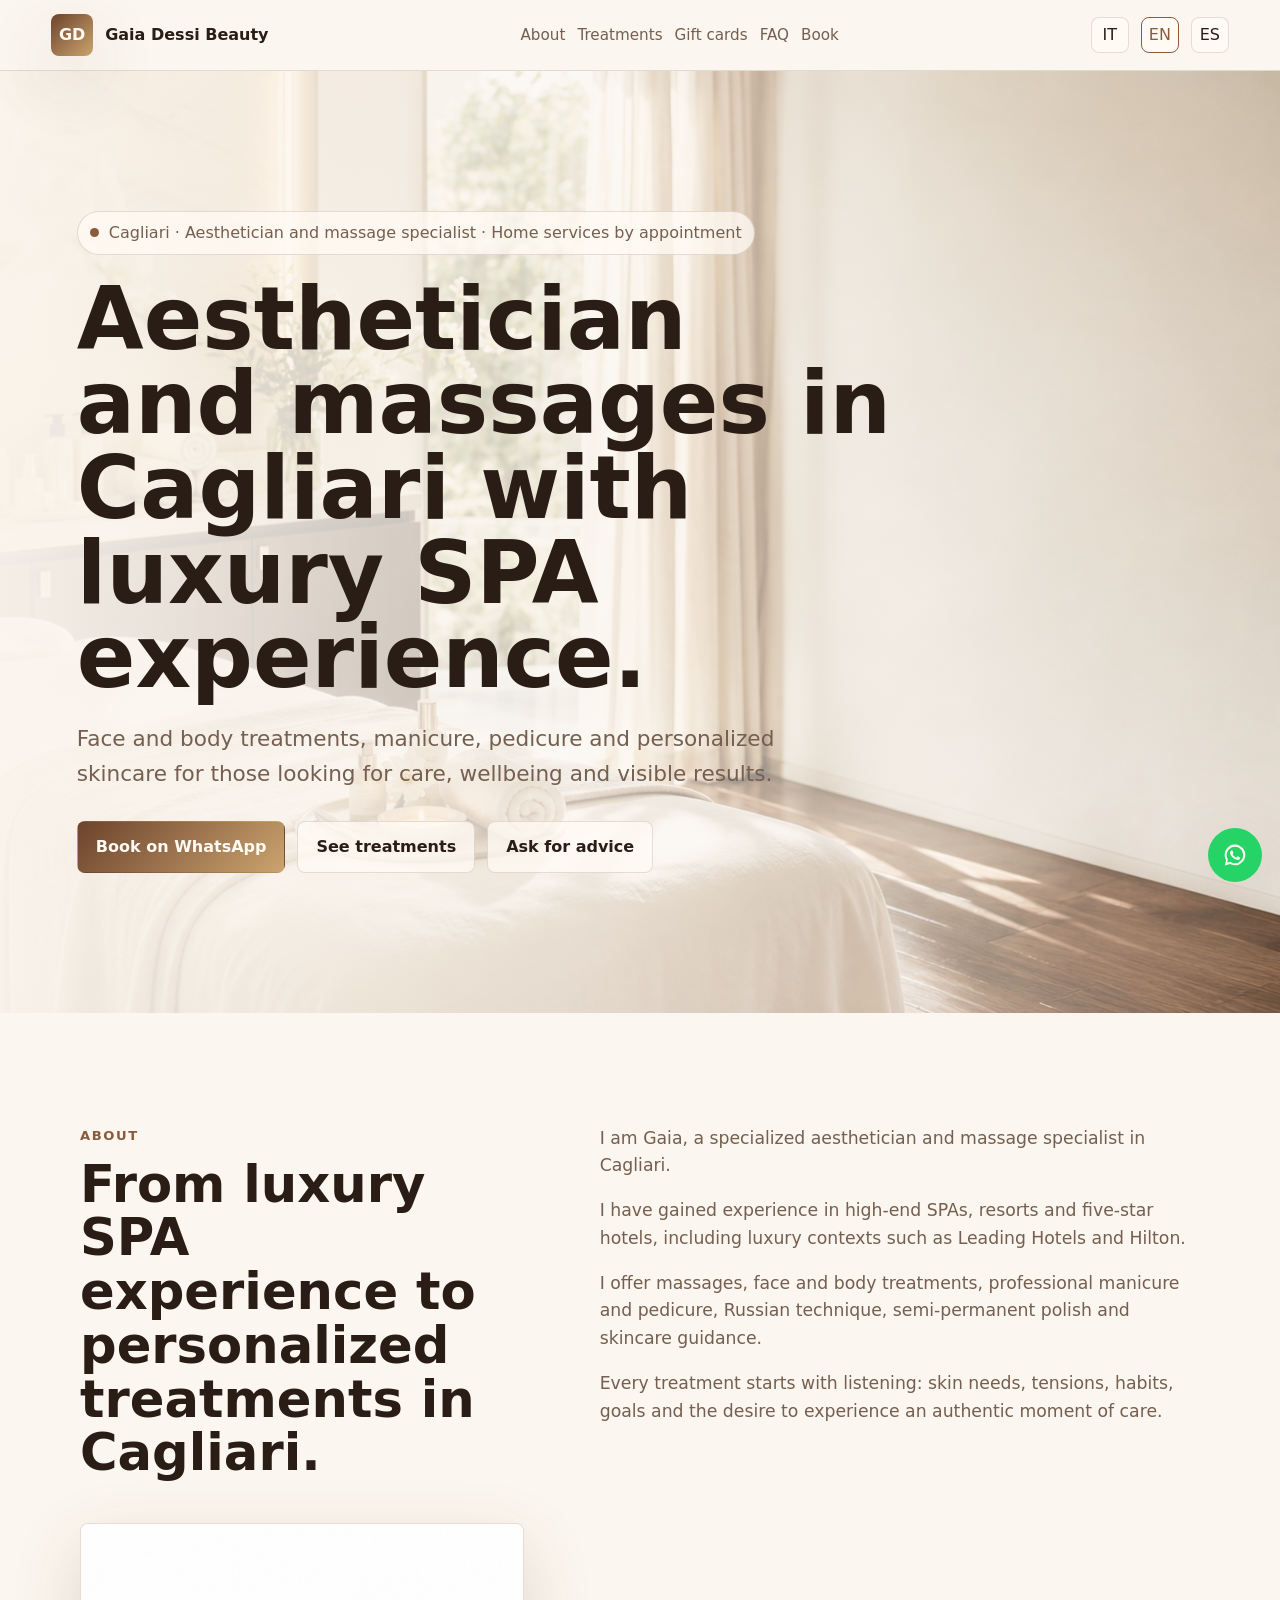
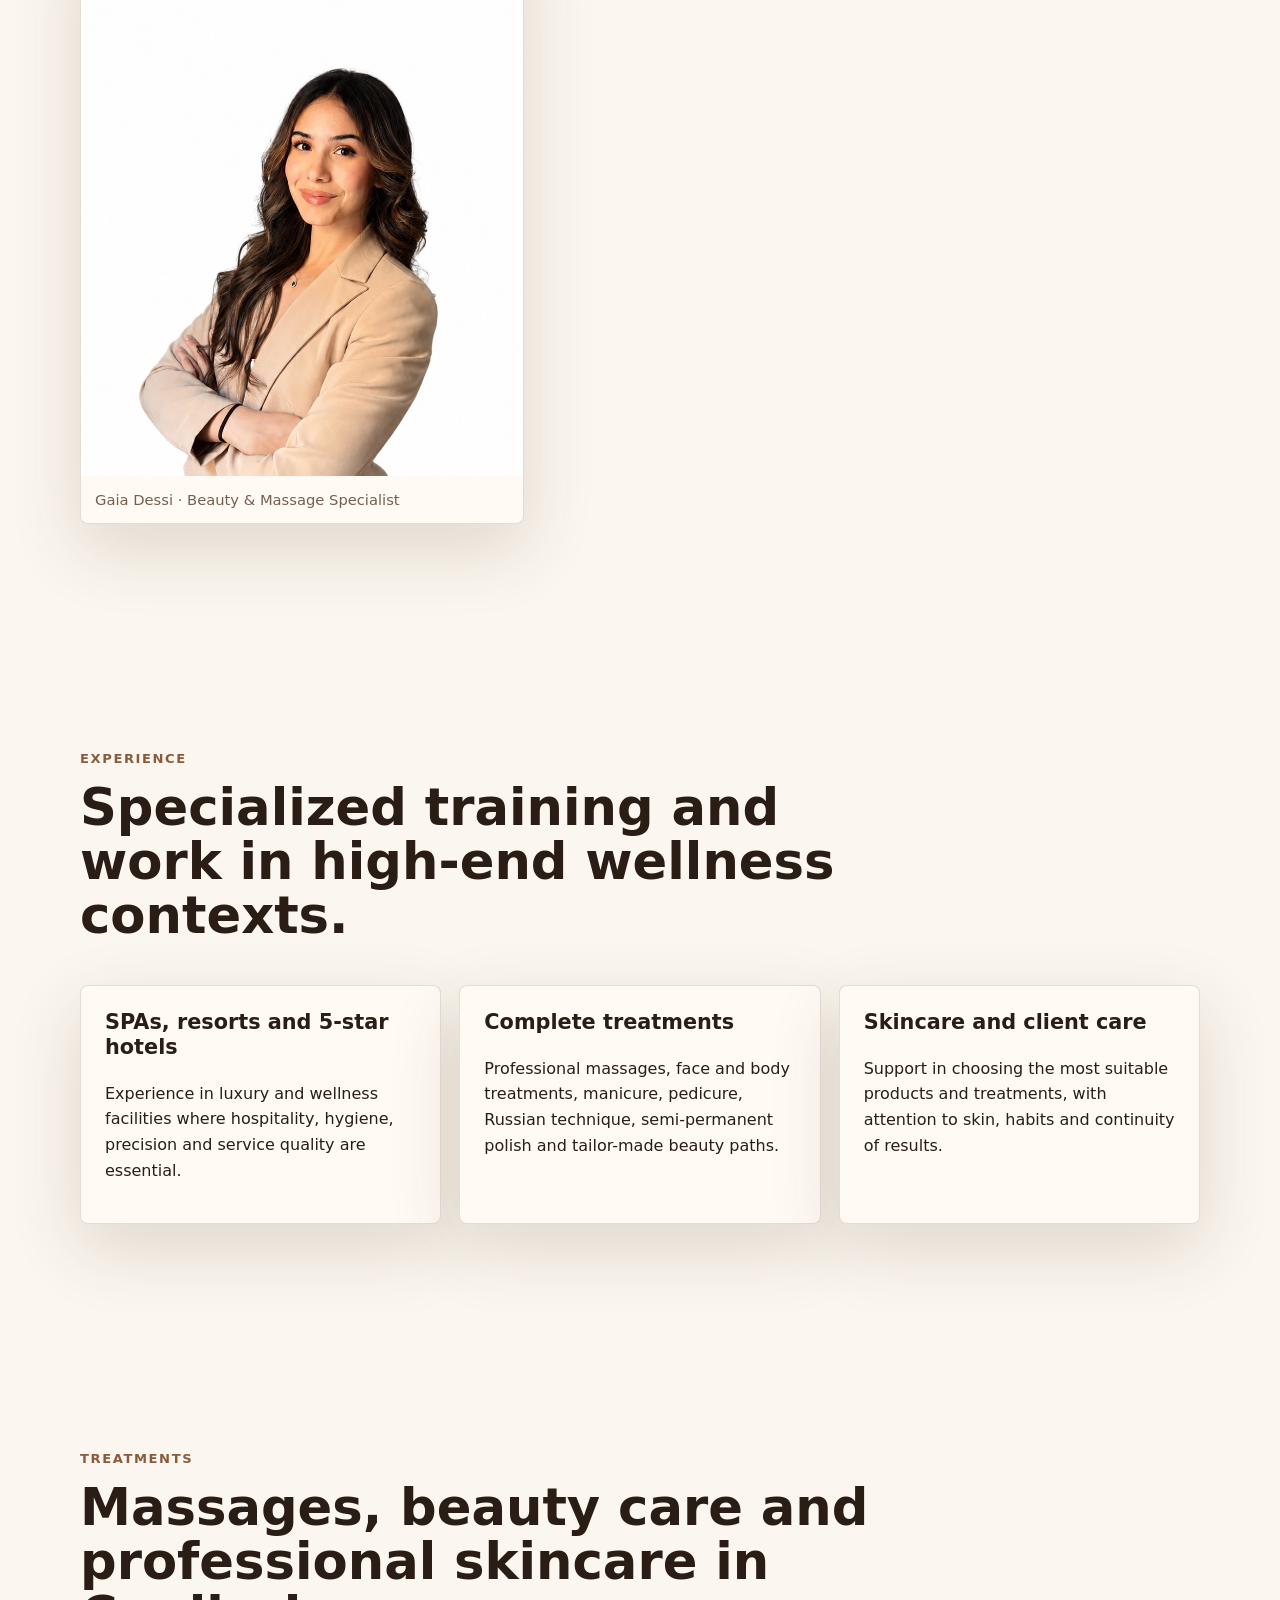
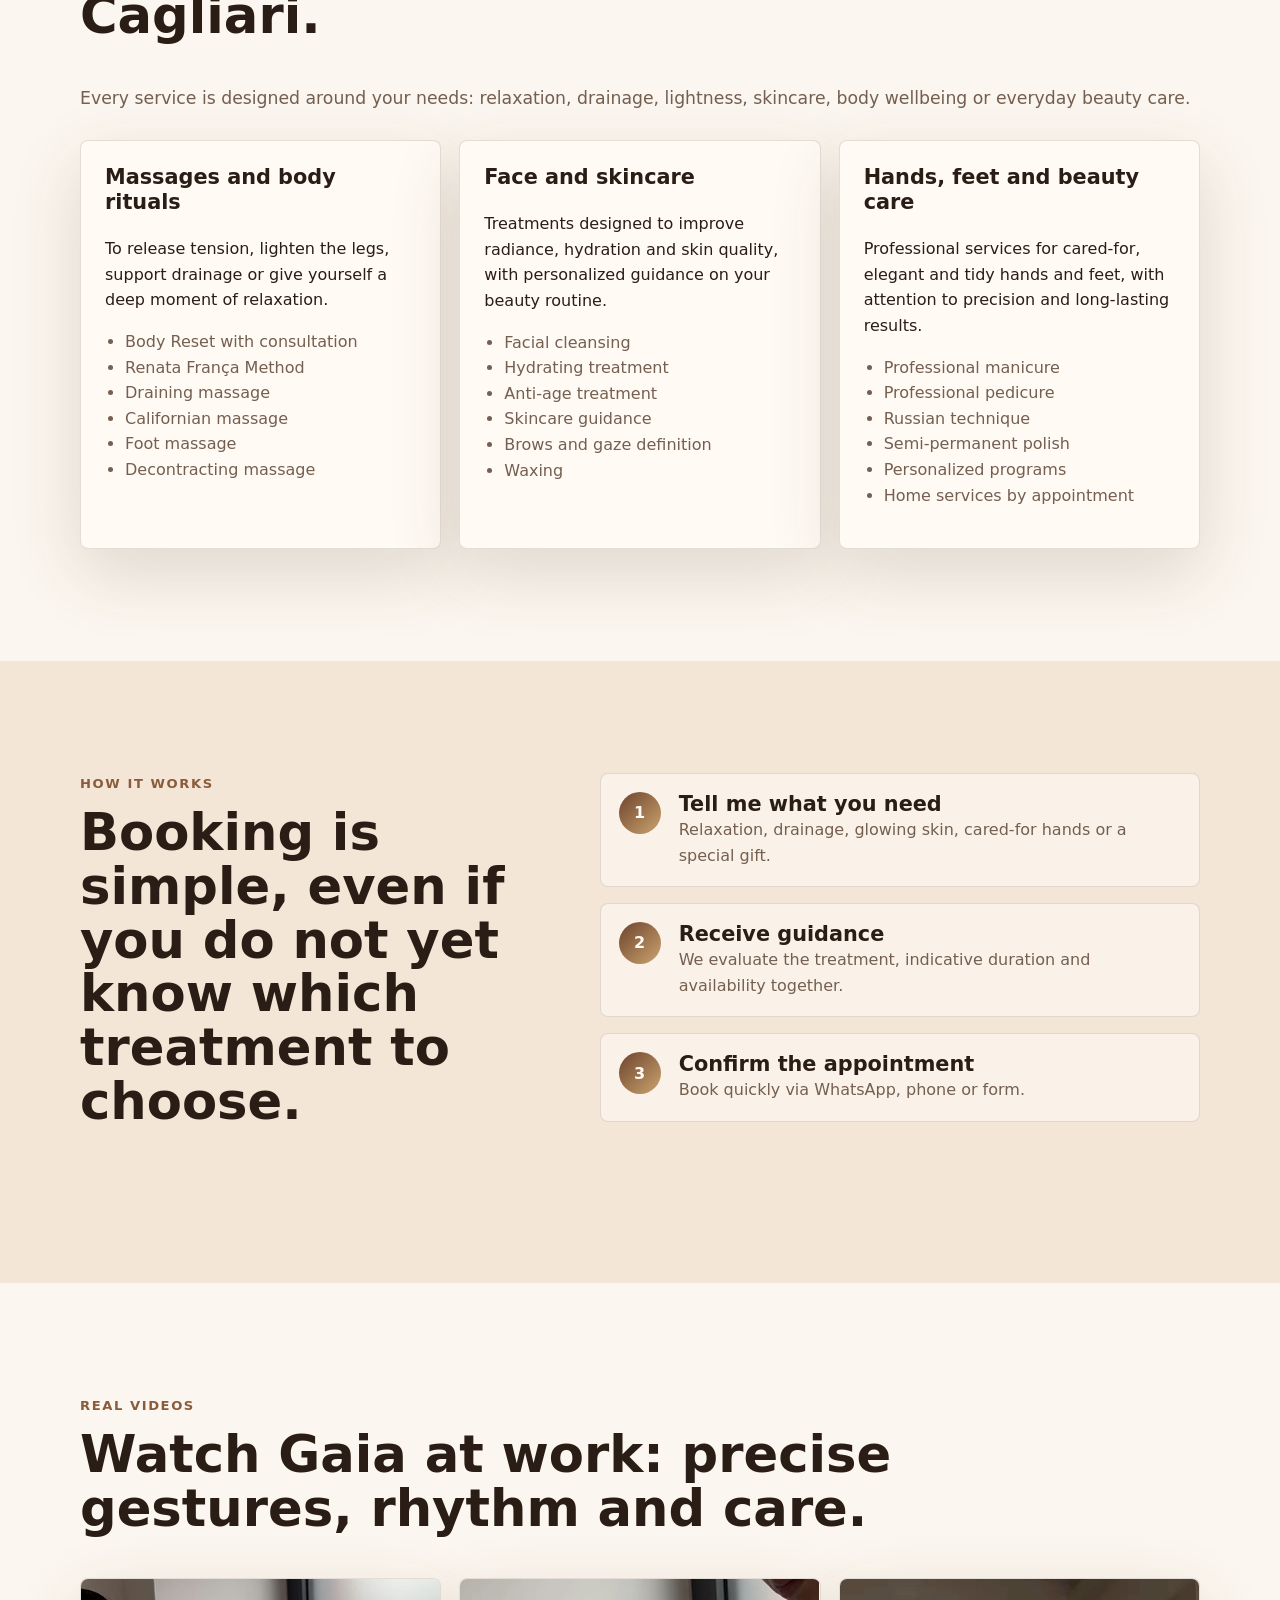
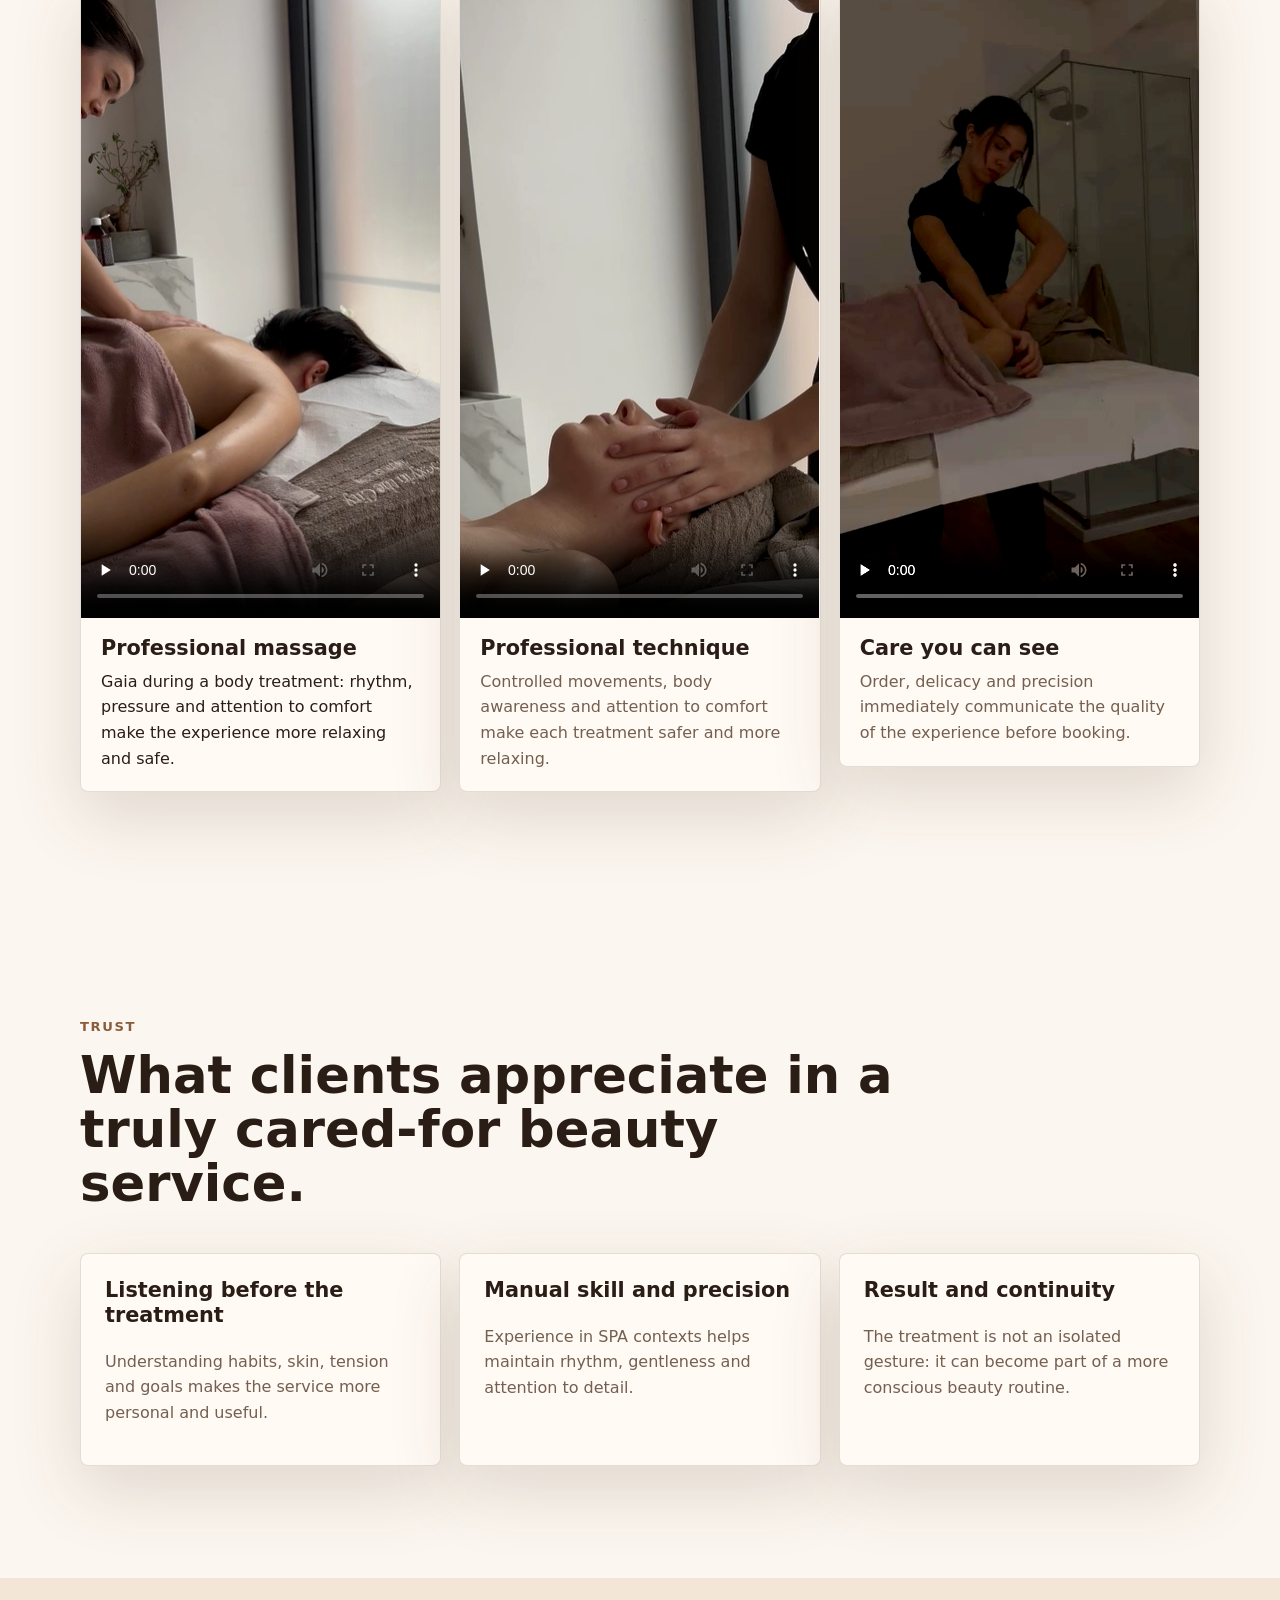
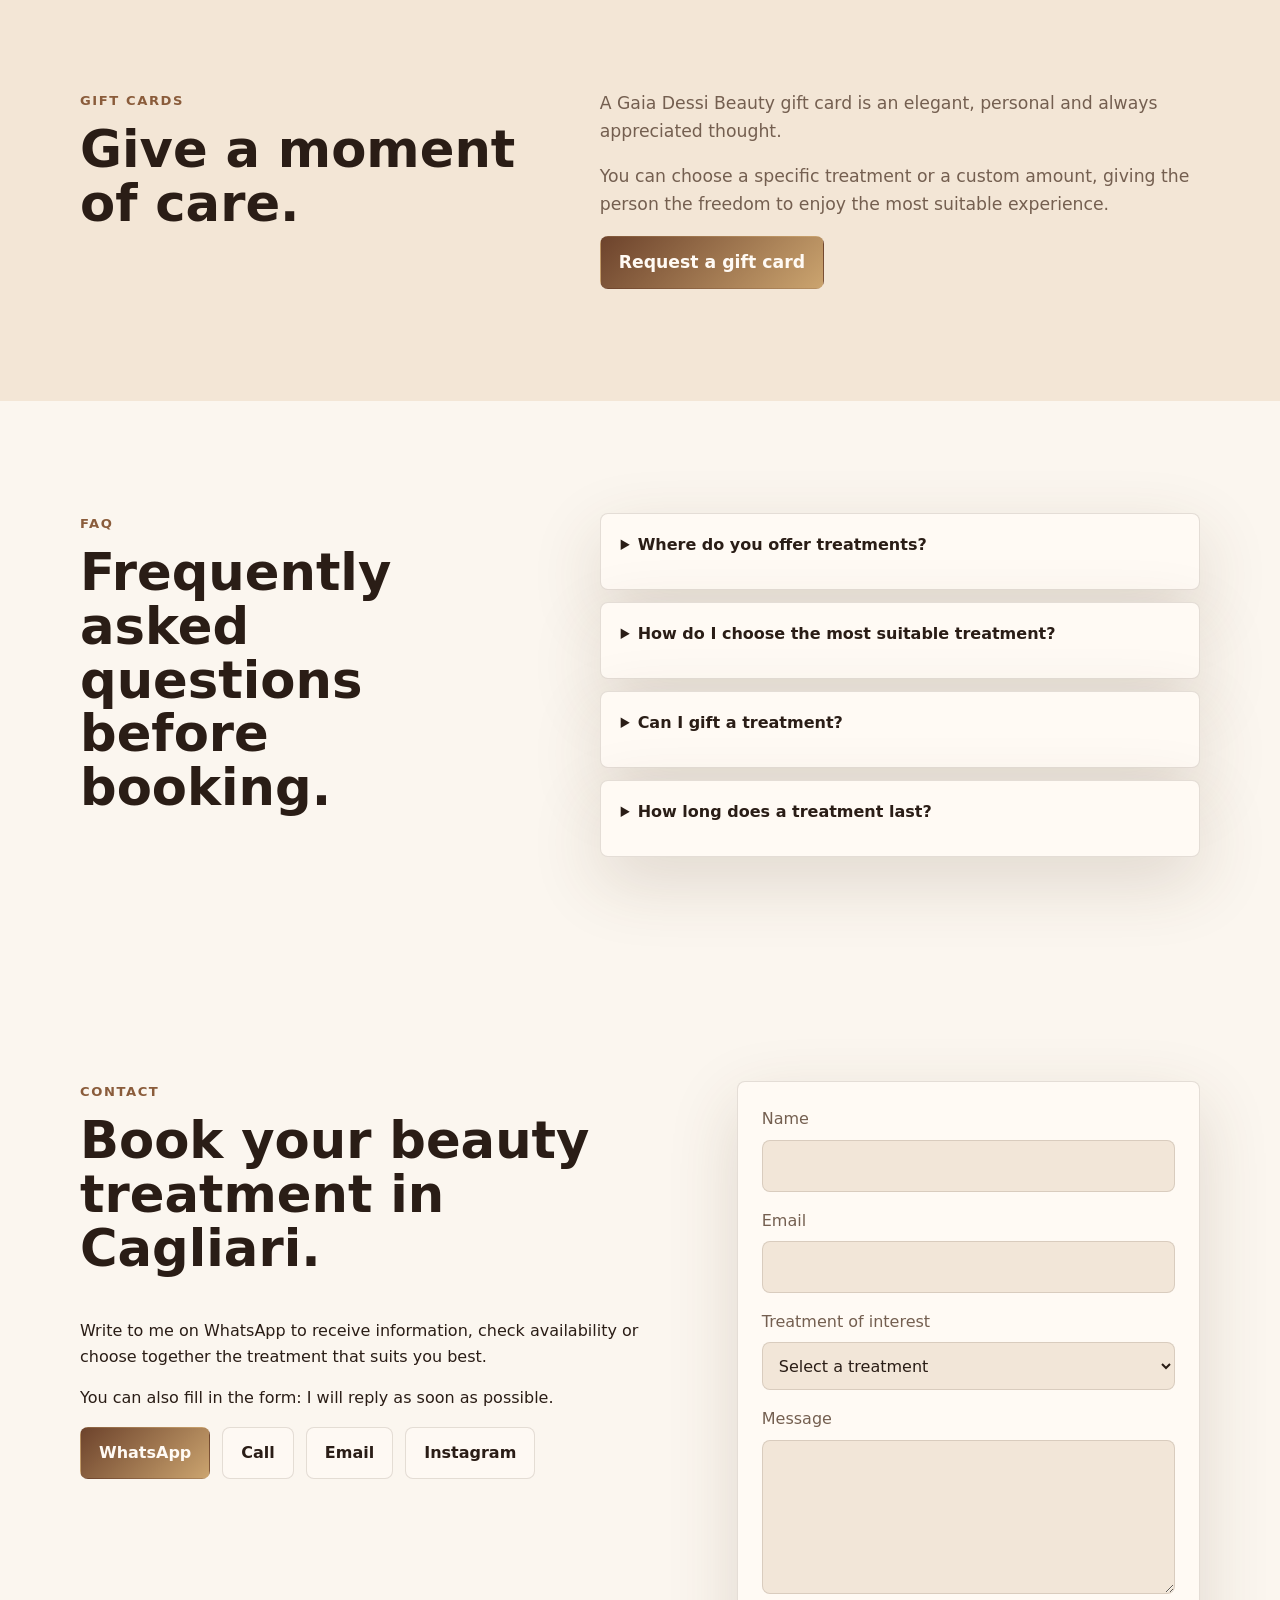
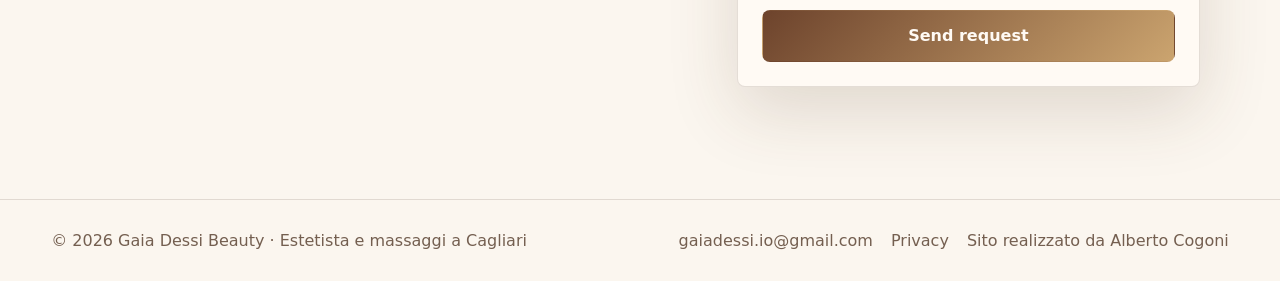
==== commit c2e904b1: "Brighten Gaia third video" ====
--- a/index.html
+++ b/index.html
@@ -22,7 +22,7 @@
     <meta name="theme-color" content="#f7efe5">
     <link rel="icon" href="Assets/favicon.svg" type="image/svg+xml">
     <link rel="manifest" href="site.webmanifest">
-    <link rel="stylesheet" href="Assets/styles.css?v=20260612-video-order">
+    <link rel="stylesheet" href="Assets/styles.css?v=20260612-video-light">
     <script type="application/ld+json">
       {
         "@context": "https://schema.org",
@@ -262,7 +262,7 @@
             </div>
           </article>
           <article class="visual-card video-tile">
-            <video controls playsinline preload="none" poster="Assets/videos/posters/gaia-working-03.jpg" aria-label="Video di un trattamento beauty curato nei dettagli">
+            <video class="video-brighten" controls playsinline preload="none" poster="Assets/videos/posters/gaia-working-03.jpg" aria-label="Video di un trattamento beauty curato nei dettagli">
               <source src="Assets/videos/gaia-working-03.m4v" type="video/mp4">
             </video>
             <div class="video-copy">
@@ -389,6 +389,6 @@
         <a href="https://albertocogoni.com/" target="_blank" rel="noreferrer">Sito realizzato da Alberto Cogoni</a>
       </span>
     </footer>
-    <script src="Assets/script.js?v=20260612-video-order"></script>
+    <script src="Assets/script.js?v=20260612-video-light"></script>
   </body>
 </html>
--- a/Assets/styles.css
+++ b/Assets/styles.css
@@ -320,6 +320,9 @@
 .video-tile video {
   aspect-ratio: 9 / 16;
 }
+.video-brighten {
+  filter: brightness(1.28) contrast(1.08) saturate(1.04);
+}
 .video-copy {
   padding: 18px 20px 20px;
 }
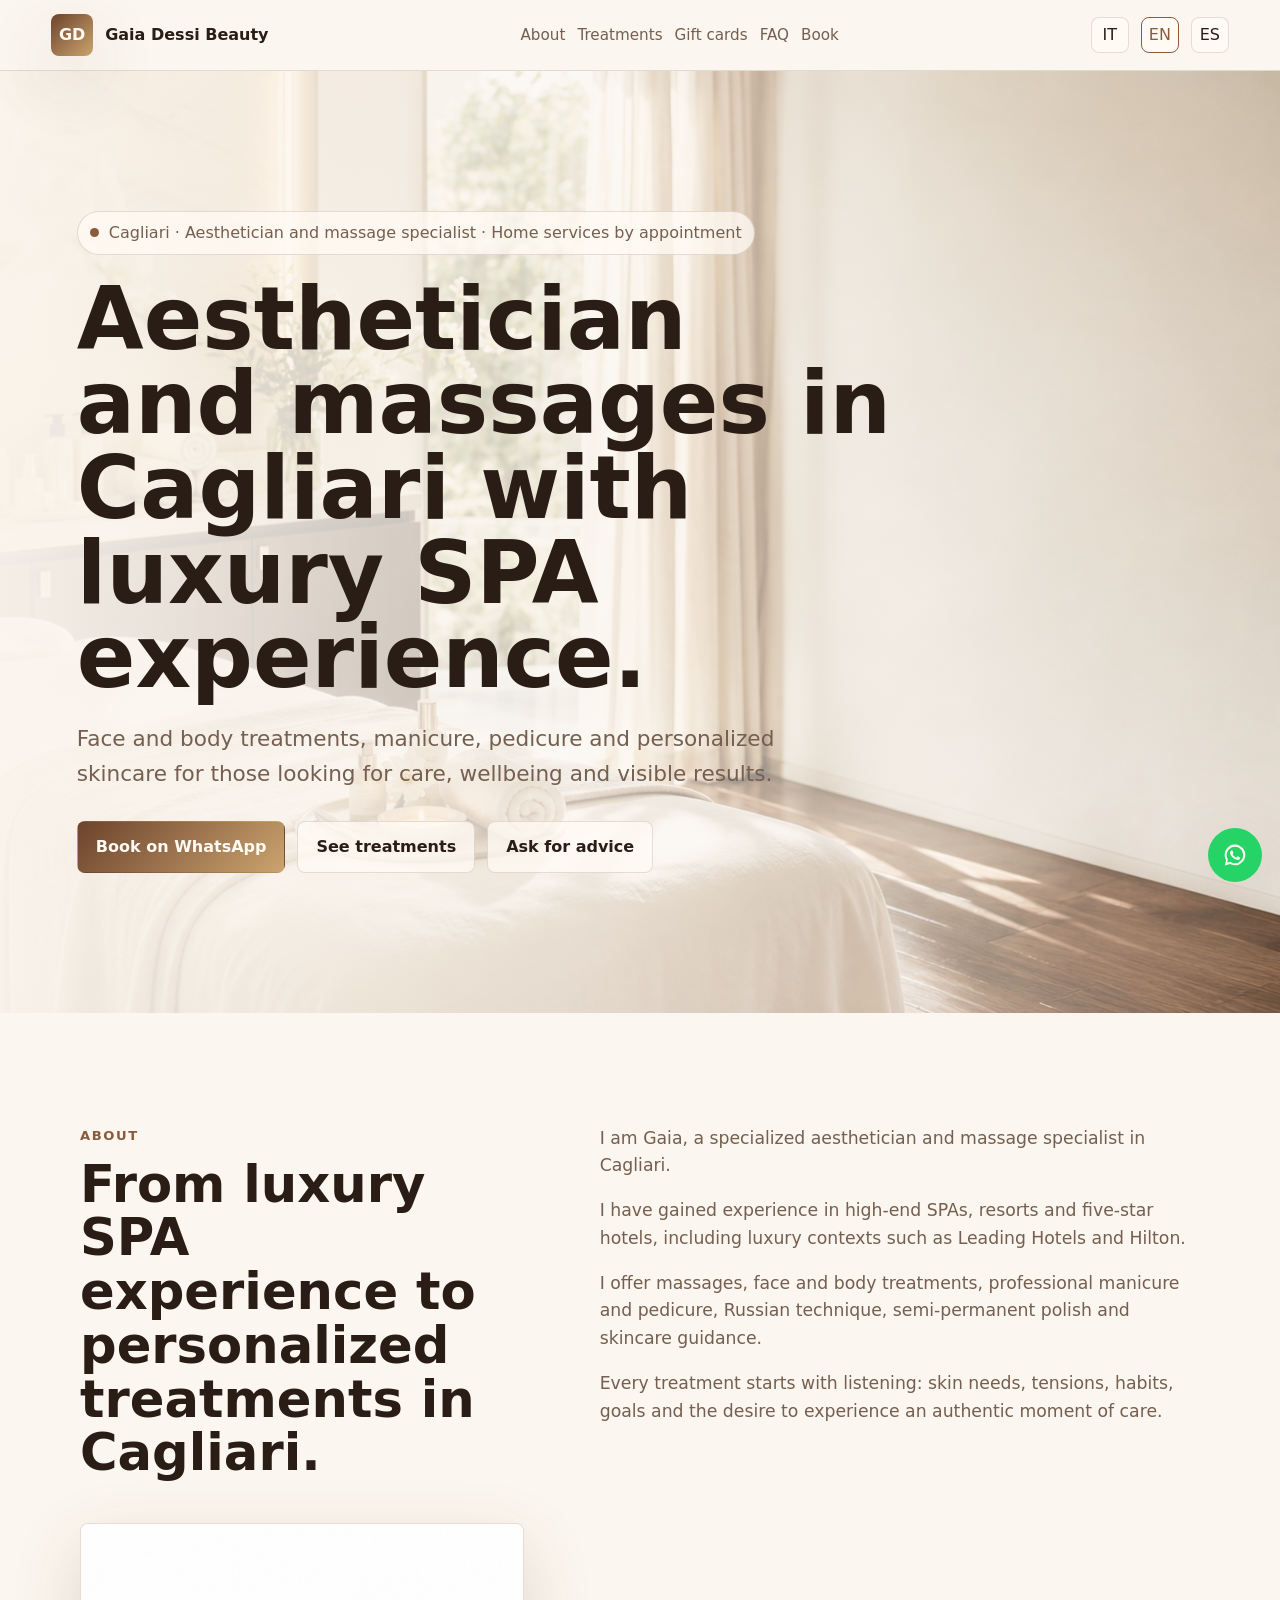
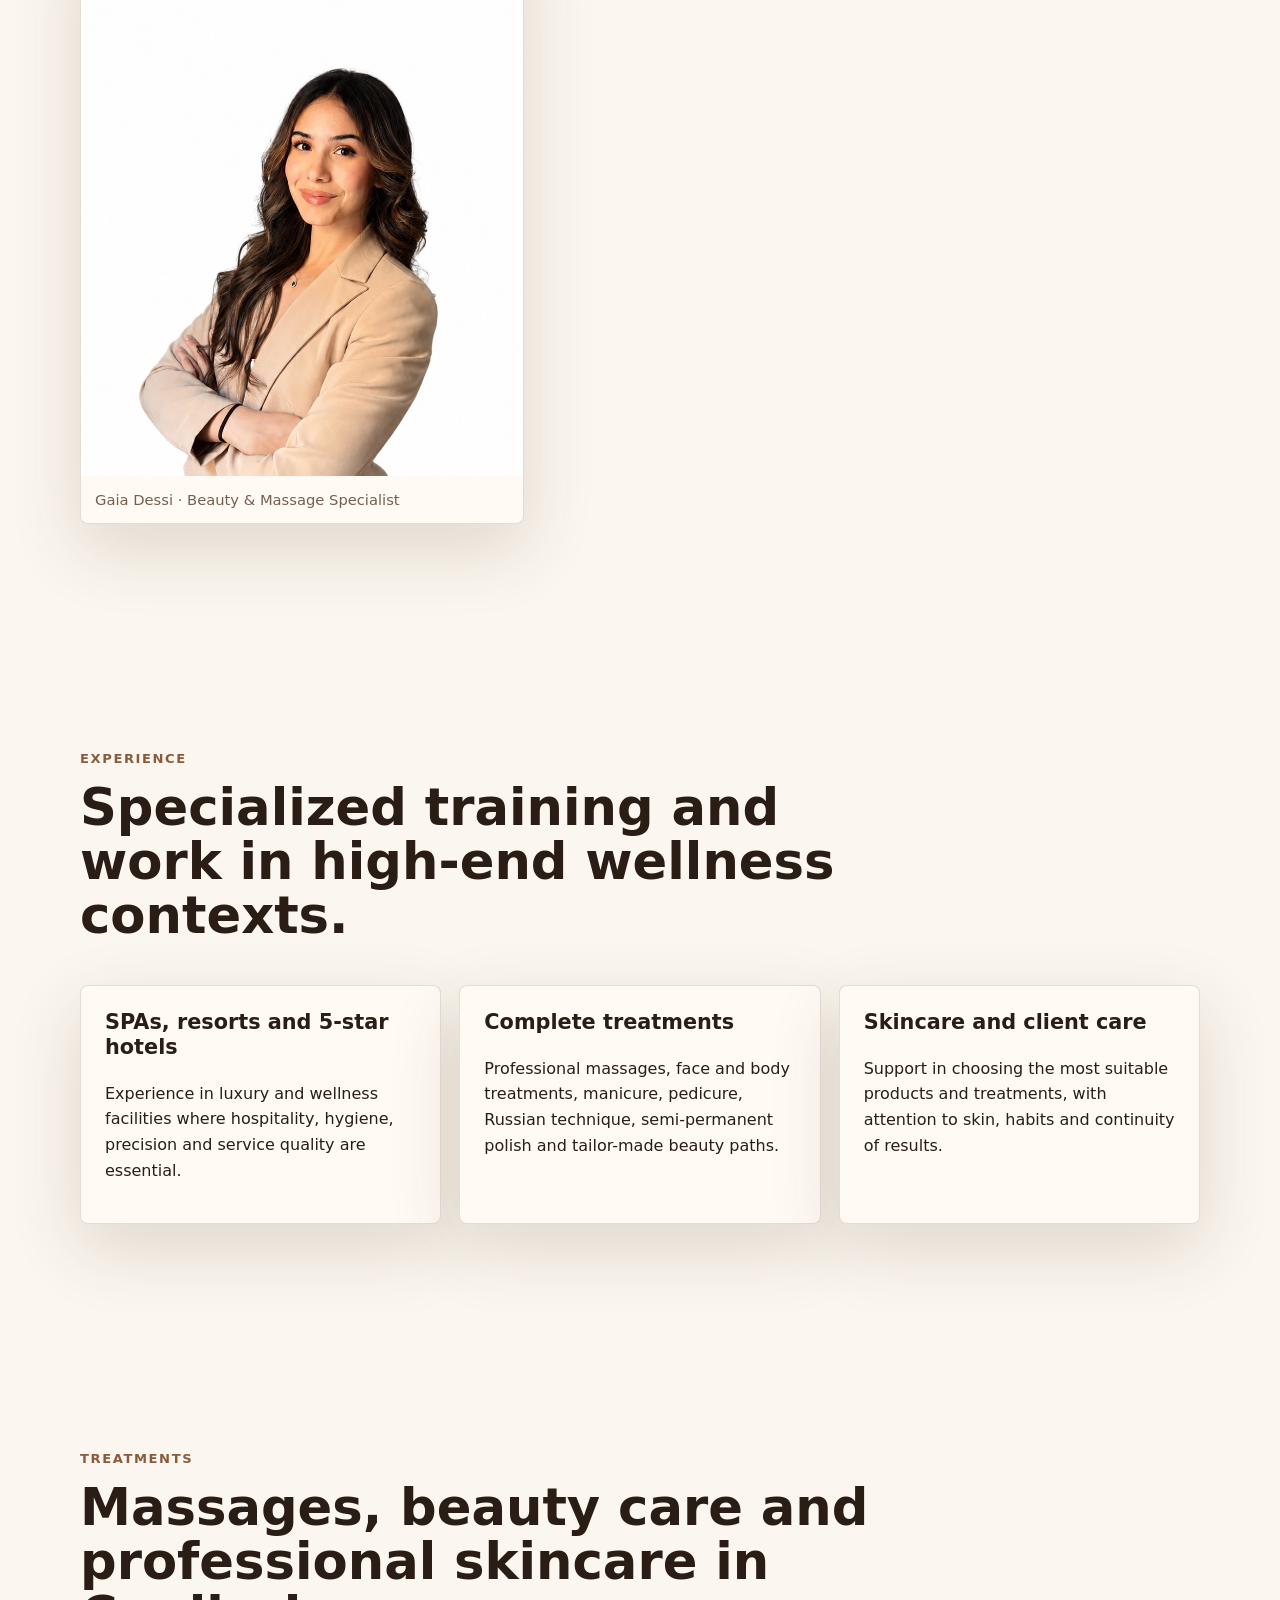
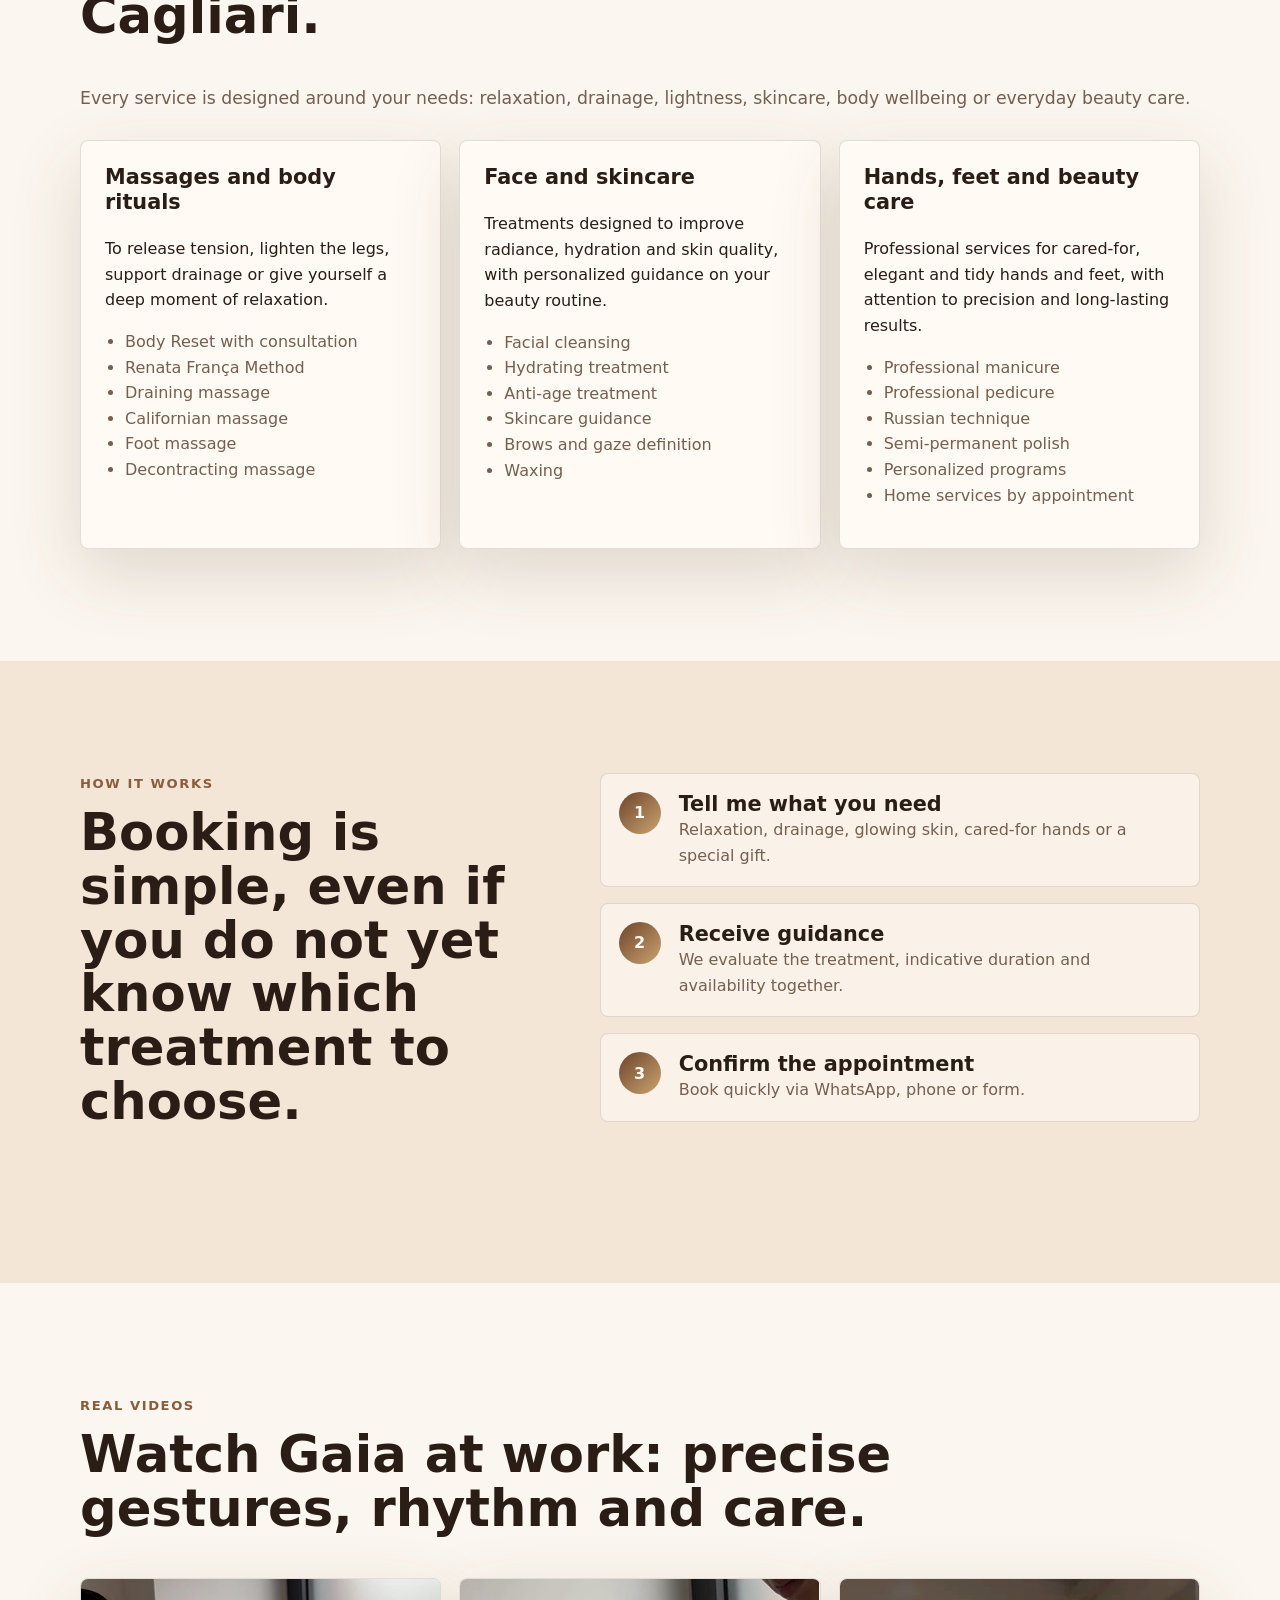
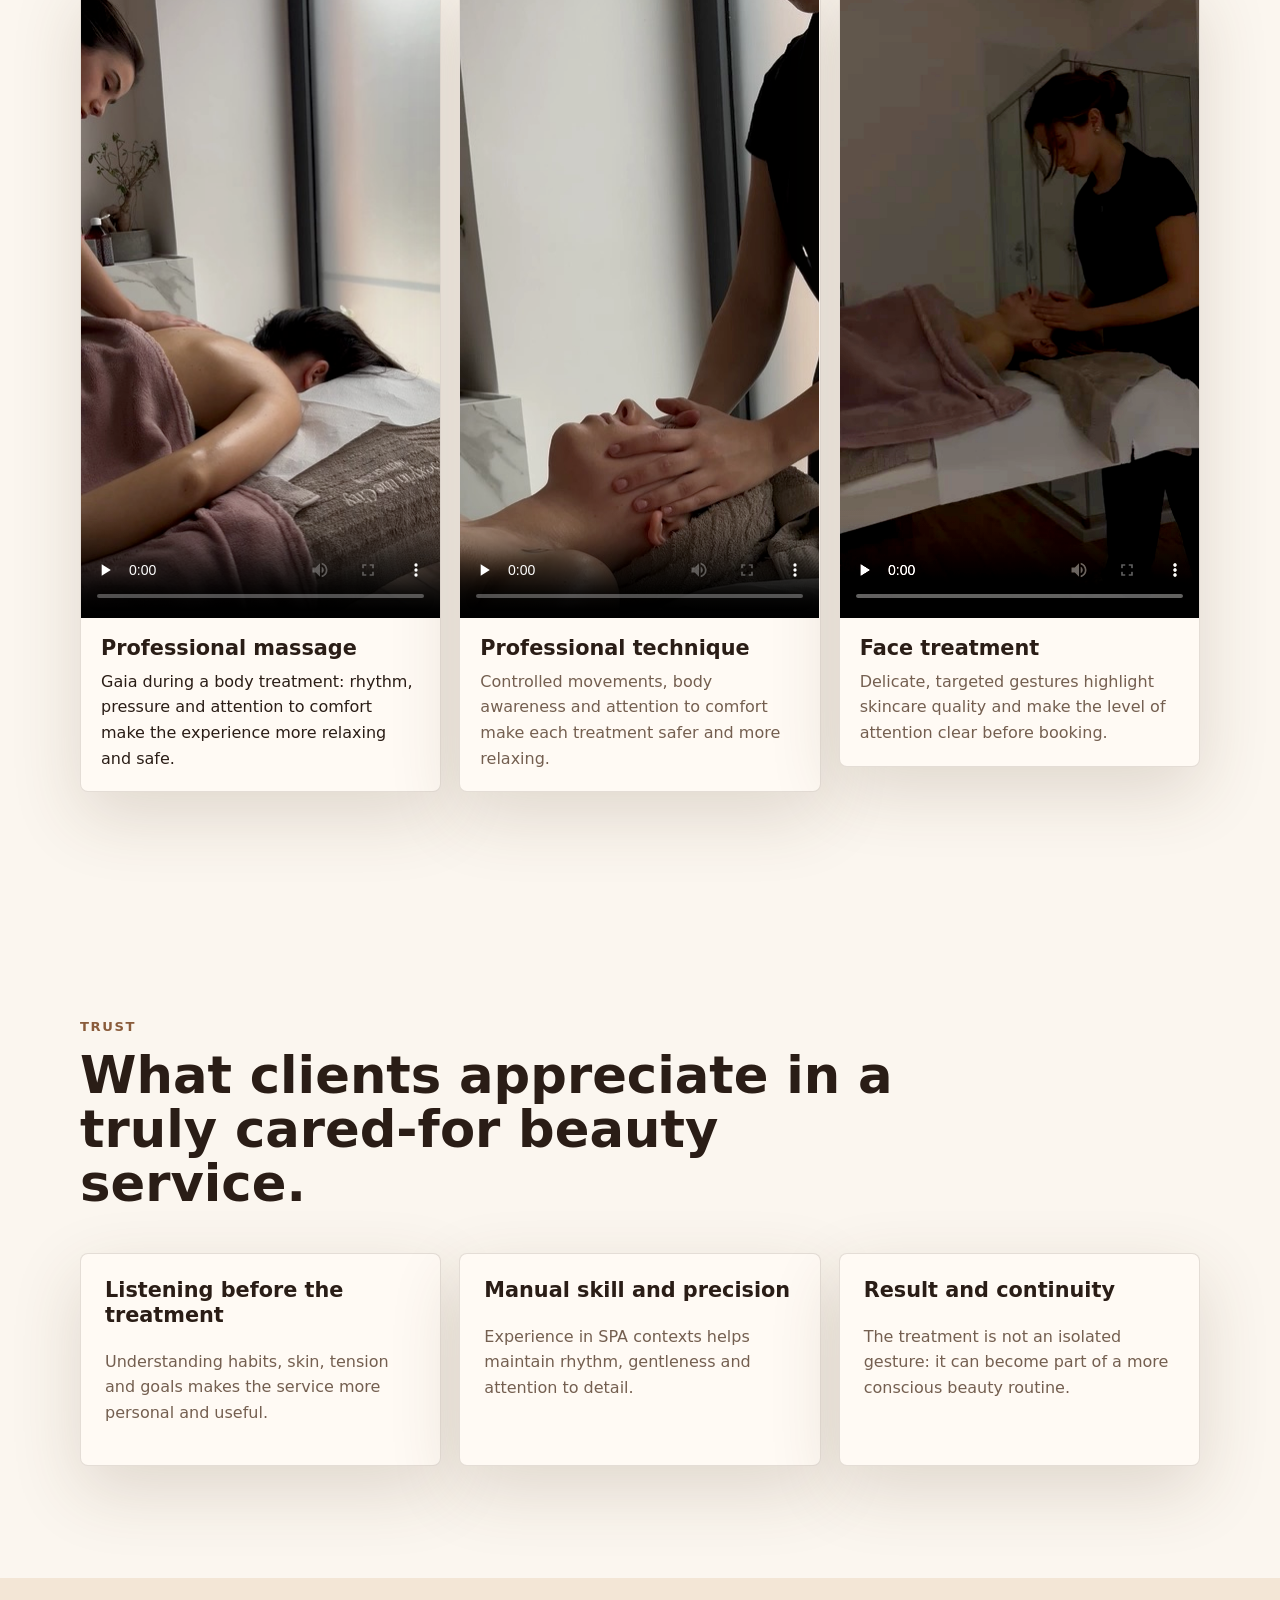
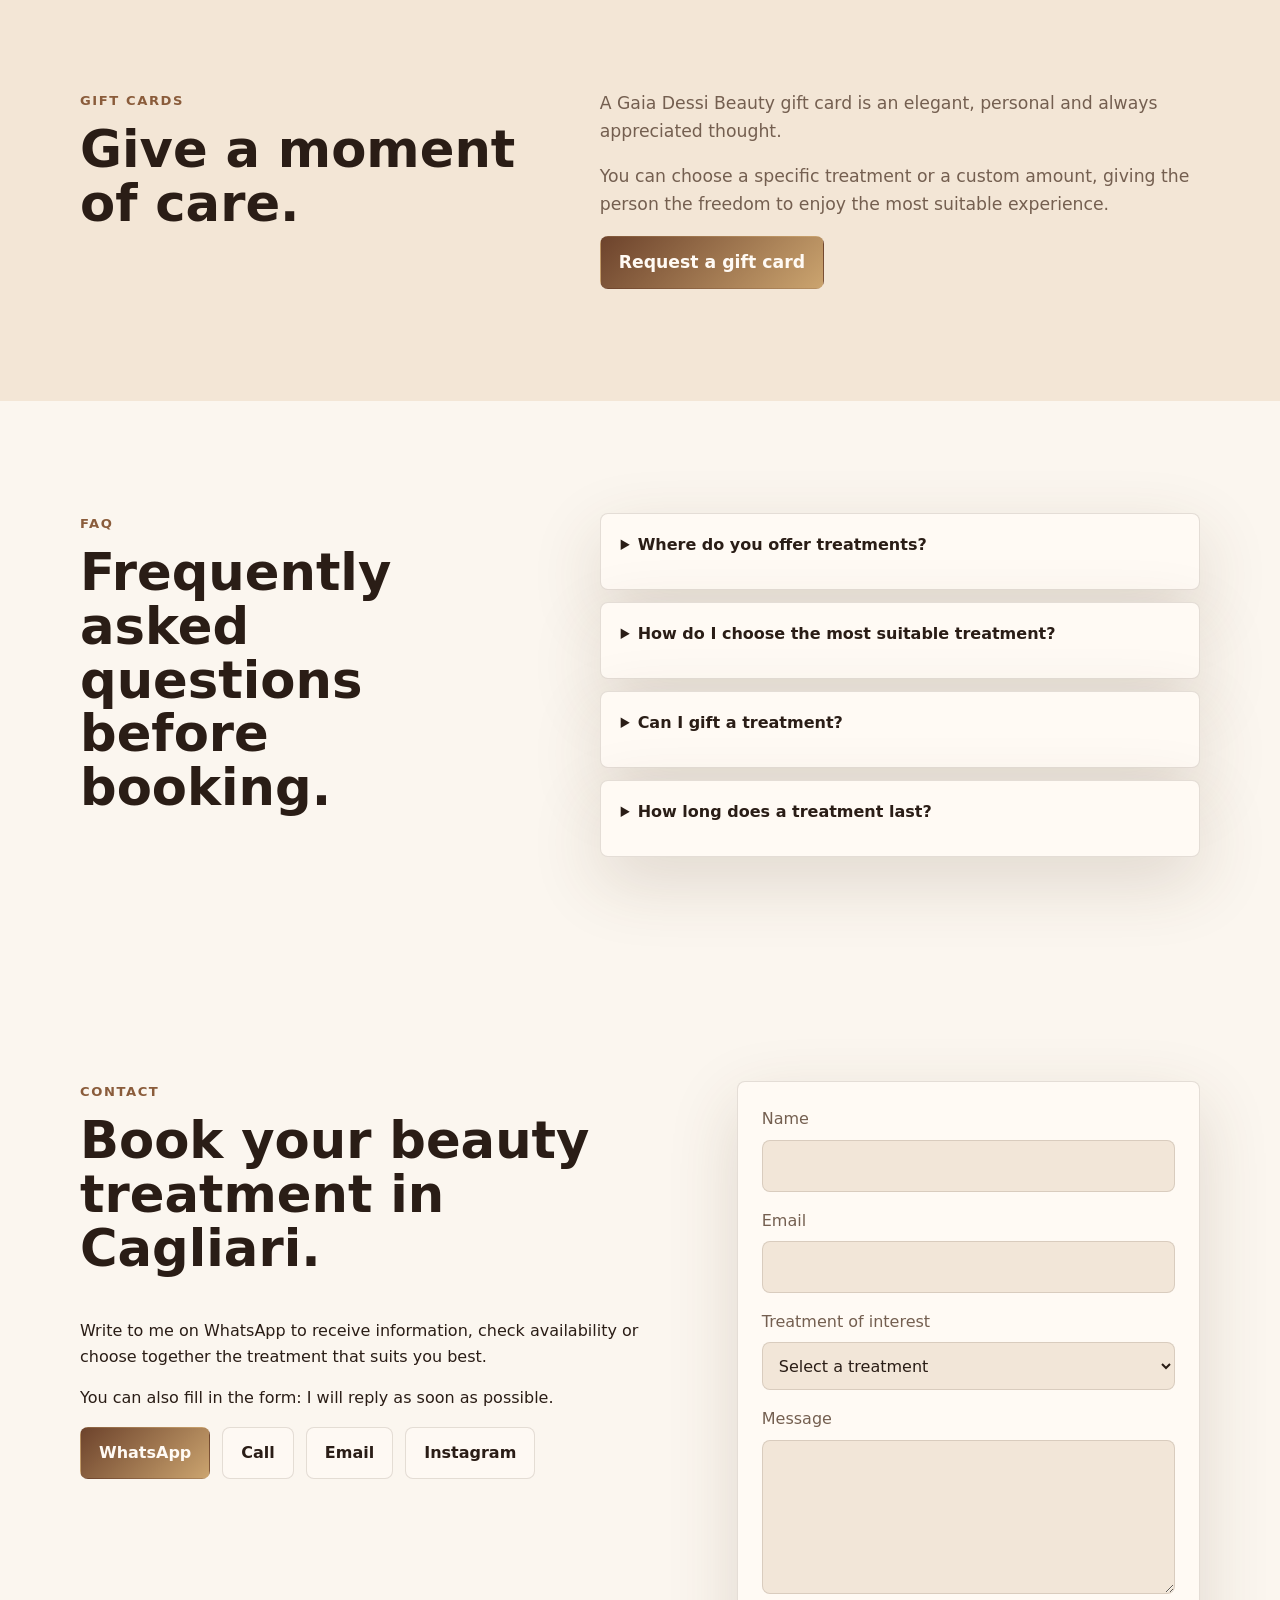
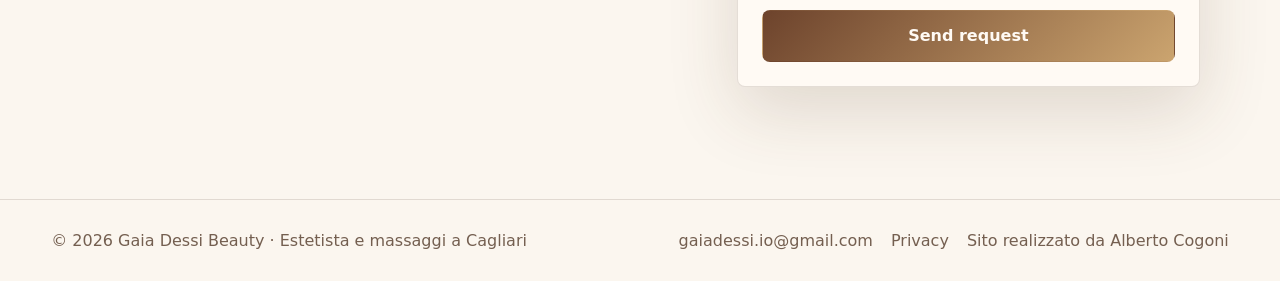
==== commit bd98b1a9: "Replace Gaia third video with facial treatment" ====
--- a/index.html
+++ b/index.html
@@ -22,7 +22,7 @@
     <meta name="theme-color" content="#f7efe5">
     <link rel="icon" href="Assets/favicon.svg" type="image/svg+xml">
     <link rel="manifest" href="site.webmanifest">
-    <link rel="stylesheet" href="Assets/styles.css?v=20260612-video-light">
+    <link rel="stylesheet" href="Assets/styles.css?v=20260612-video-face">
     <script type="application/ld+json">
       {
         "@context": "https://schema.org",
@@ -262,12 +262,12 @@
             </div>
           </article>
           <article class="visual-card video-tile">
-            <video class="video-brighten" controls playsinline preload="none" poster="Assets/videos/posters/gaia-working-03.jpg" aria-label="Video di un trattamento beauty curato nei dettagli">
-              <source src="Assets/videos/gaia-working-03.m4v" type="video/mp4">
+            <video class="video-brighten" controls playsinline preload="none" poster="Assets/videos/posters/gaia-working-03.jpg?v=20260612-video-face" aria-label="Video di un trattamento viso curato nei dettagli">
+              <source src="Assets/videos/gaia-working-03.m4v?v=20260612-video-face" type="video/mp4">
             </video>
             <div class="video-copy">
-              <h3 data-i18n="visualCard2Title">Cura visibile nei dettagli</h3>
-              <p data-i18n="visualCard2Text">Ordine, delicatezza e precisione comunicano subito la qualità dell’esperienza prima ancora della prenotazione.</p>
+              <h3 data-i18n="visualCard2Title">Trattamento viso</h3>
+              <p data-i18n="visualCard2Text">Gesti delicati e mirati valorizzano la cura della pelle e rendono più chiaro il livello di attenzione del servizio.</p>
             </div>
           </article>
         </div>
@@ -389,6 +389,6 @@
         <a href="https://albertocogoni.com/" target="_blank" rel="noreferrer">Sito realizzato da Alberto Cogoni</a>
       </span>
     </footer>
-    <script src="Assets/script.js?v=20260612-video-light"></script>
+    <script src="Assets/script.js?v=20260612-video-face"></script>
   </body>
 </html>
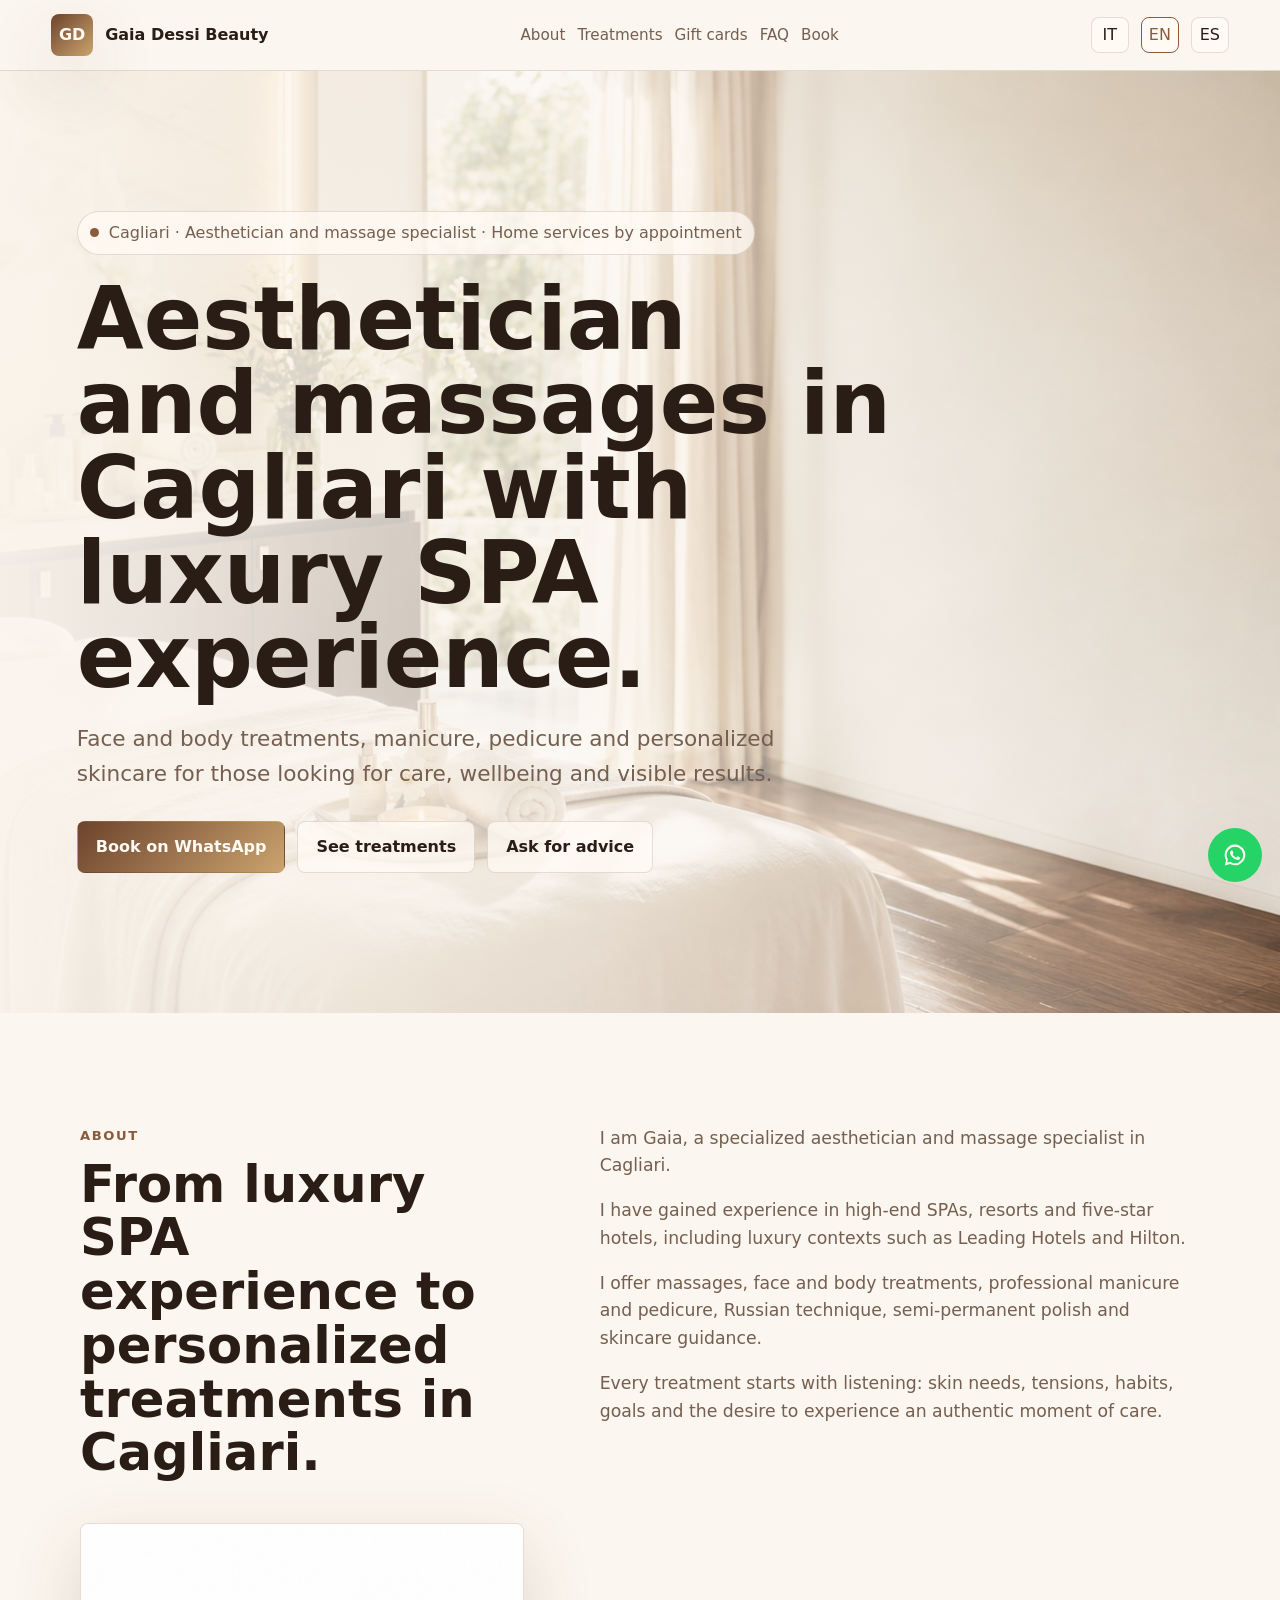
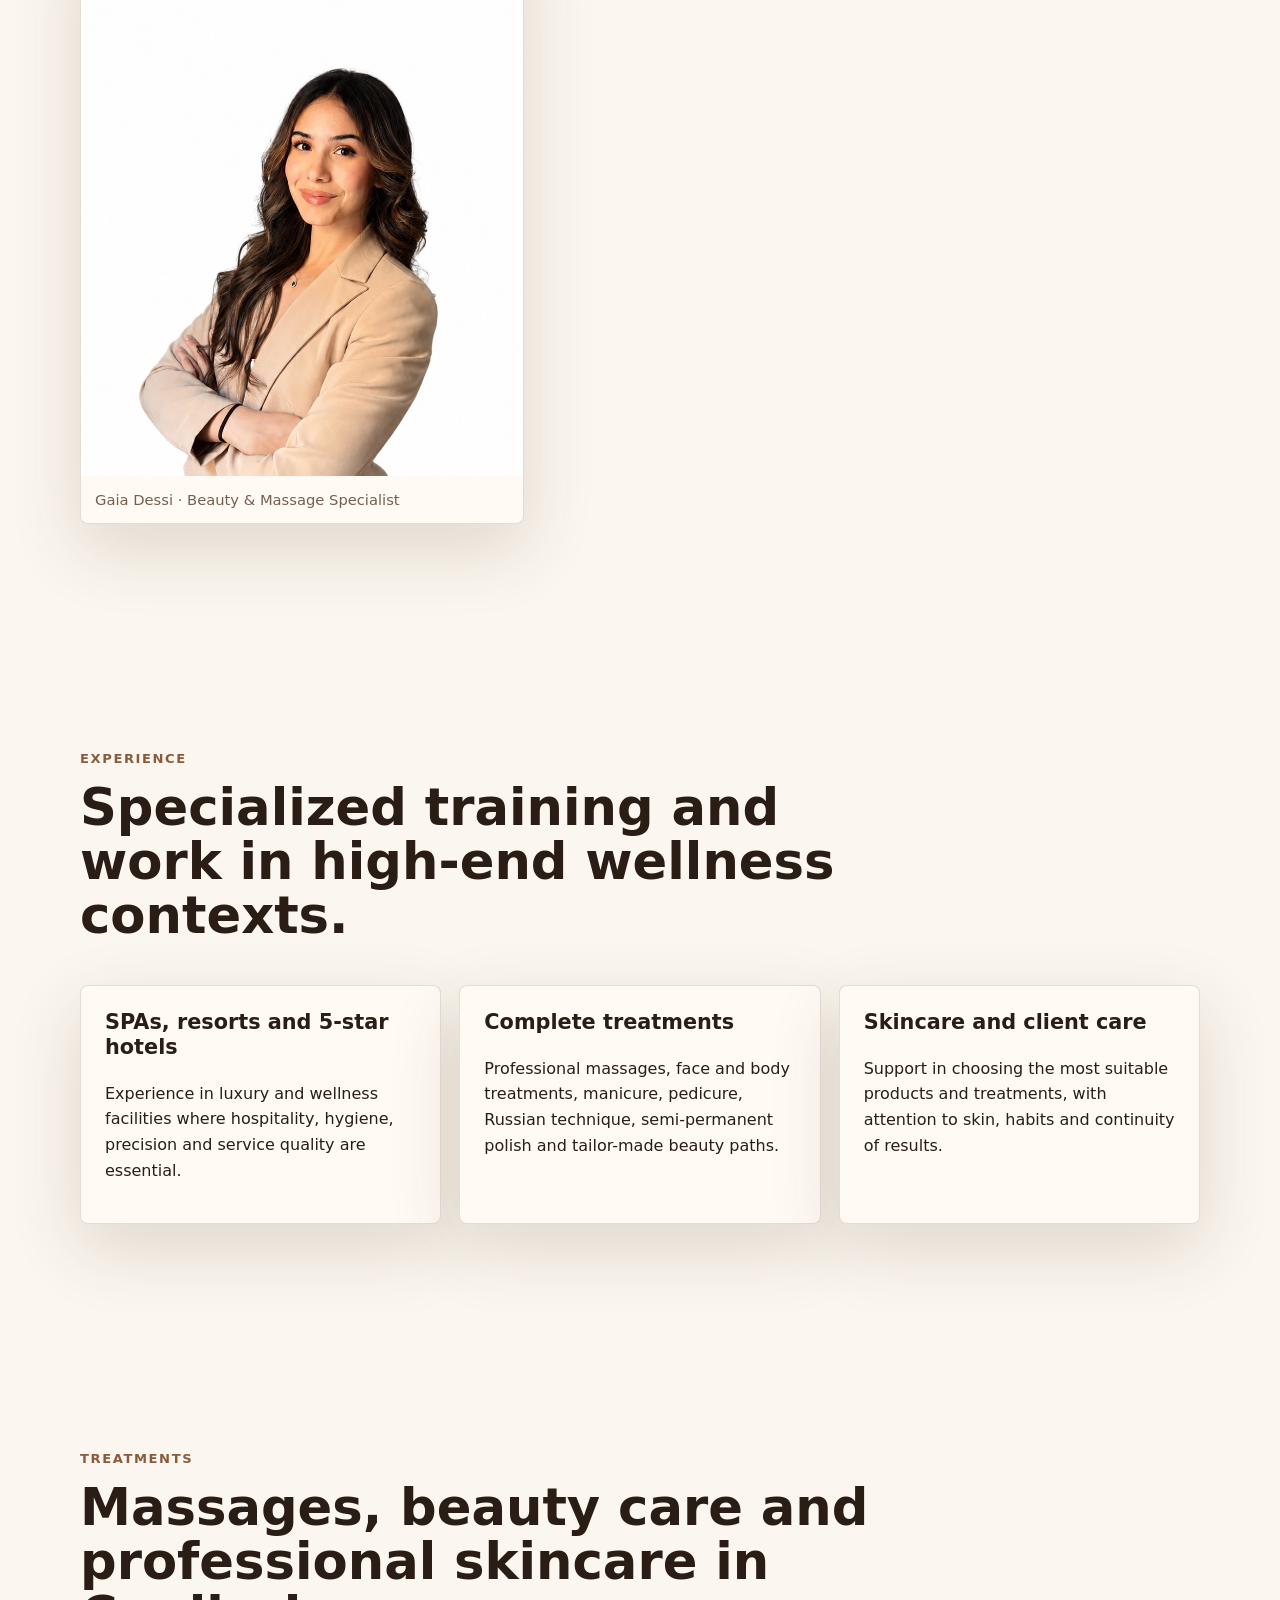
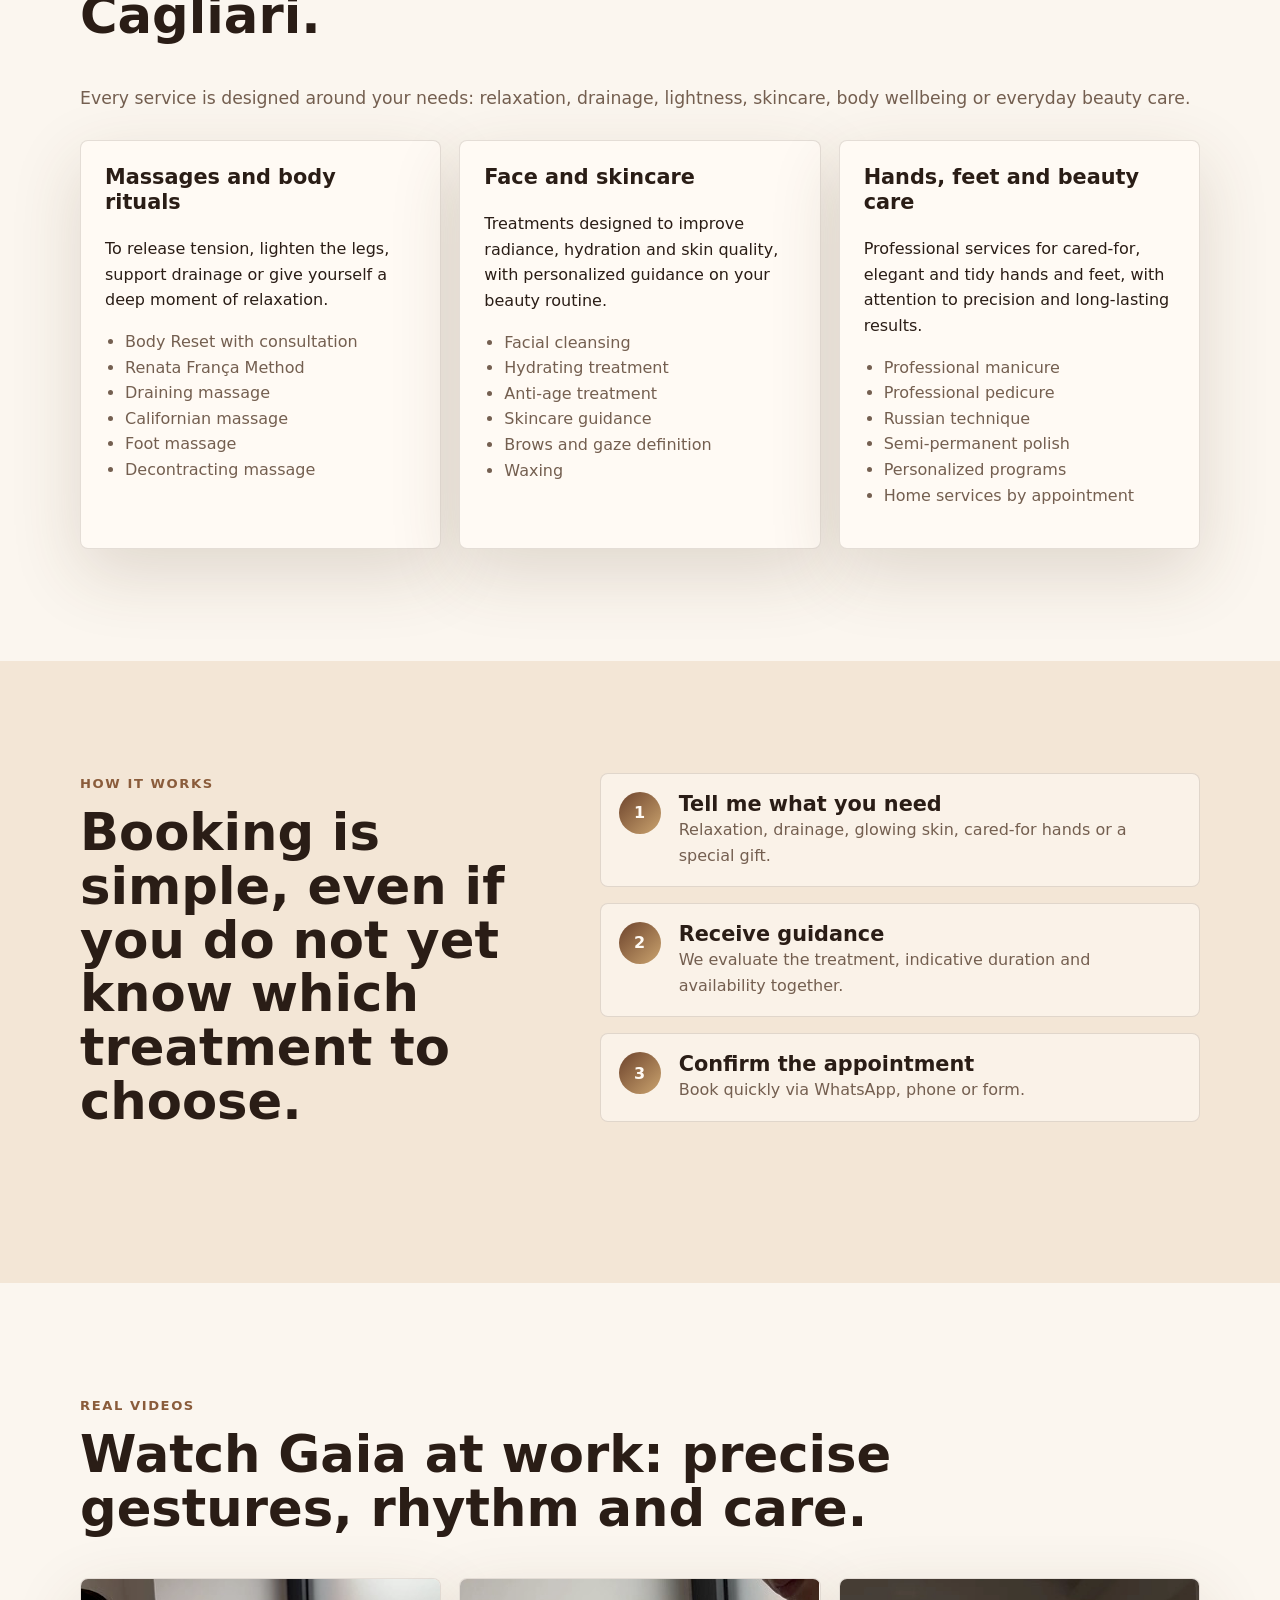
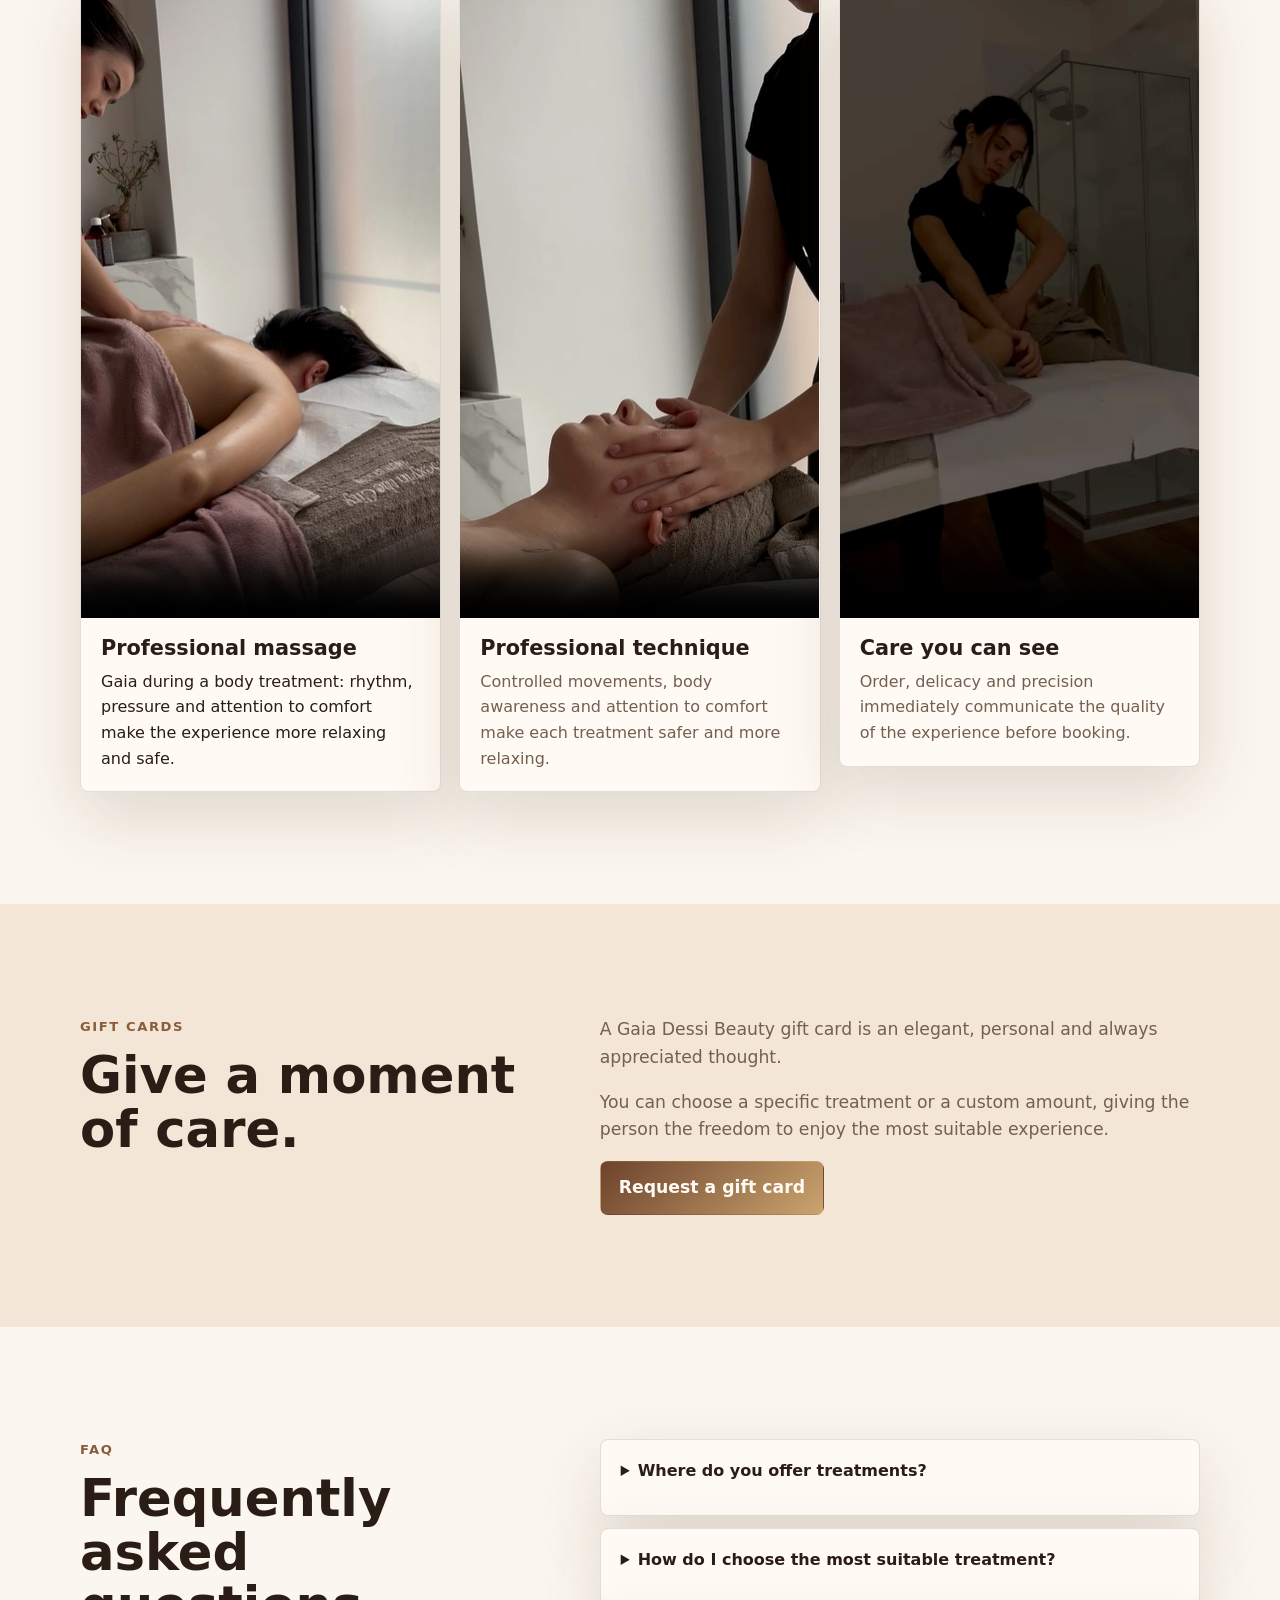
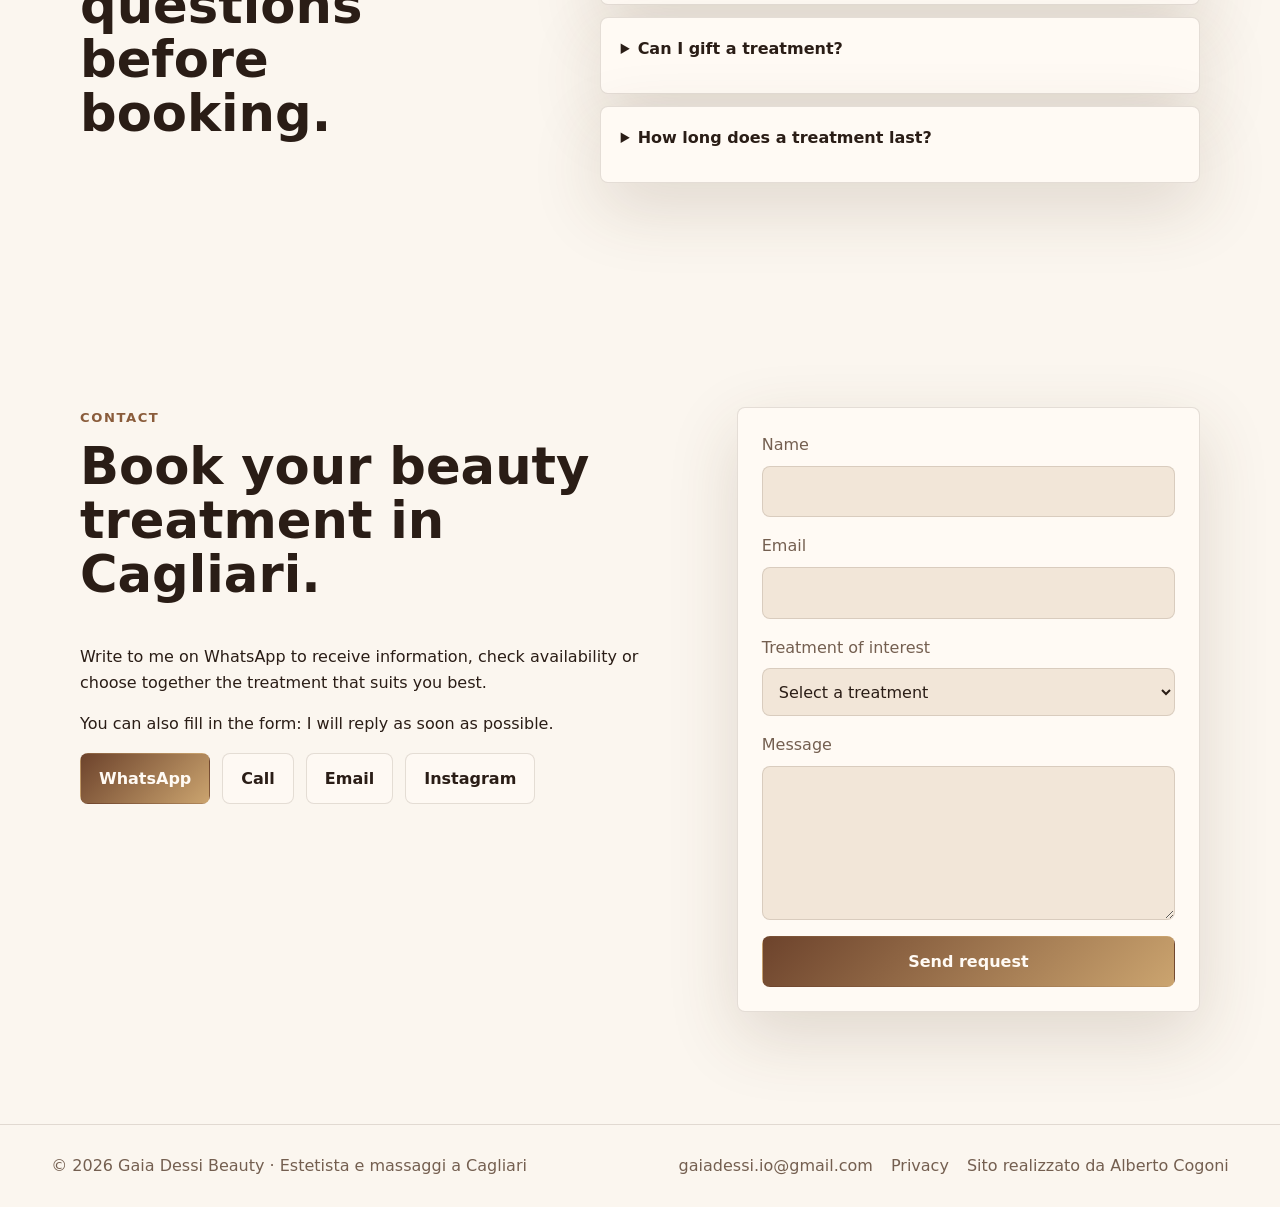
==== commit 39b253fd: "Restore Gaia third video and remove trust section" ====
--- a/index.html
+++ b/index.html
@@ -22,7 +22,7 @@
     <meta name="theme-color" content="#f7efe5">
     <link rel="icon" href="Assets/favicon.svg" type="image/svg+xml">
     <link rel="manifest" href="site.webmanifest">
-    <link rel="stylesheet" href="Assets/styles.css?v=20260612-video-face">
+    <link rel="stylesheet" href="Assets/styles.css?v=20260612-video-original-no-trust">
     <script type="application/ld+json">
       {
         "@context": "https://schema.org",
@@ -262,32 +262,13 @@
             </div>
           </article>
           <article class="visual-card video-tile">
-            <video class="video-brighten" controls playsinline preload="none" poster="Assets/videos/posters/gaia-working-03.jpg?v=20260612-video-face" aria-label="Video di un trattamento viso curato nei dettagli">
-              <source src="Assets/videos/gaia-working-03.m4v?v=20260612-video-face" type="video/mp4">
+            <video controls playsinline preload="none" poster="Assets/videos/posters/gaia-working-03.jpg?v=20260612-video-original-no-trust" aria-label="Video di un trattamento beauty curato nei dettagli">
+              <source src="Assets/videos/gaia-working-03.m4v?v=20260612-video-original-no-trust" type="video/mp4">
             </video>
             <div class="video-copy">
-              <h3 data-i18n="visualCard2Title">Trattamento viso</h3>
-              <p data-i18n="visualCard2Text">Gesti delicati e mirati valorizzano la cura della pelle e rendono più chiaro il livello di attenzione del servizio.</p>
+              <h3 data-i18n="visualCard2Title">Cura visibile nei dettagli</h3>
+              <p data-i18n="visualCard2Text">Ordine, delicatezza e precisione comunicano subito la qualità dell’esperienza prima ancora della prenotazione.</p>
             </div>
-          </article>
-        </div>
-      </section>
-
-      <section class="section" id="reviews">
-        <p class="eyebrow" data-i18n="reviewsEyebrow">Fiducia</p>
-        <h2 data-i18n="reviewsTitle">Cosa apprezzano le clienti in un servizio beauty davvero curato.</h2>
-        <div class="review-grid">
-          <article class="review-card">
-            <h3 data-i18n="review1Title">Ascolto prima del trattamento</h3>
-            <p data-i18n="review1Text">Capire abitudini, pelle, tensioni e obiettivo rende il servizio più personale e utile.</p>
-          </article>
-          <article class="review-card">
-            <h3 data-i18n="review2Title">Manualità e precisione</h3>
-            <p data-i18n="review2Text">L’esperienza in contesti SPA aiuta a mantenere ritmo, delicatezza e cura del dettaglio.</p>
-          </article>
-          <article class="review-card">
-            <h3 data-i18n="review3Title">Risultato e continuità</h3>
-            <p data-i18n="review3Text">Il trattamento non è un gesto isolato: può diventare parte di una routine beauty più consapevole.</p>
           </article>
         </div>
       </section>
@@ -389,6 +370,6 @@
         <a href="https://albertocogoni.com/" target="_blank" rel="noreferrer">Sito realizzato da Alberto Cogoni</a>
       </span>
     </footer>
-    <script src="Assets/script.js?v=20260612-video-face"></script>
+    <script src="Assets/script.js?v=20260612-video-original-no-trust"></script>
   </body>
 </html>
--- a/Assets/styles.css
+++ b/Assets/styles.css
@@ -232,17 +232,6 @@
   padding-right: max(18px, calc((100% - 1120px) / 2));
   background: #f3e6d6;
 }
-.review-grid {
-  display: grid;
-  gap: 18px;
-}
-.review-grid {
-  margin-top: 28px;
-}
-.review-grid {
-  grid-template-columns: repeat(3, minmax(0, 1fr));
-}
-.review-card,
 .visual-card {
   padding: 24px;
   border: 1px solid var(--line);
@@ -250,7 +239,6 @@
   background: var(--surface);
   box-shadow: var(--shadow);
 }
-.review-card p,
 .visual-card p {
   color: var(--muted);
 }
@@ -320,9 +308,6 @@
 .video-tile video {
   aspect-ratio: 9 / 16;
 }
-.video-brighten {
-  filter: brightness(1.28) contrast(1.08) saturate(1.04);
-}
 .video-copy {
   padding: 18px 20px 20px;
 }
@@ -414,7 +399,7 @@
   .site-header { align-items: flex-start; flex-direction: column; }
   .nav { width: 100%; }
   .hero { min-height: 620px; }
-  .split, .cards, .contact, .review-grid, .visual-grid { grid-template-columns: 1fr; }
+  .split, .cards, .contact, .visual-grid { grid-template-columns: 1fr; }
   .visual-main { grid-row: auto; }
   .footer, .footer-links {
     align-items: flex-start;
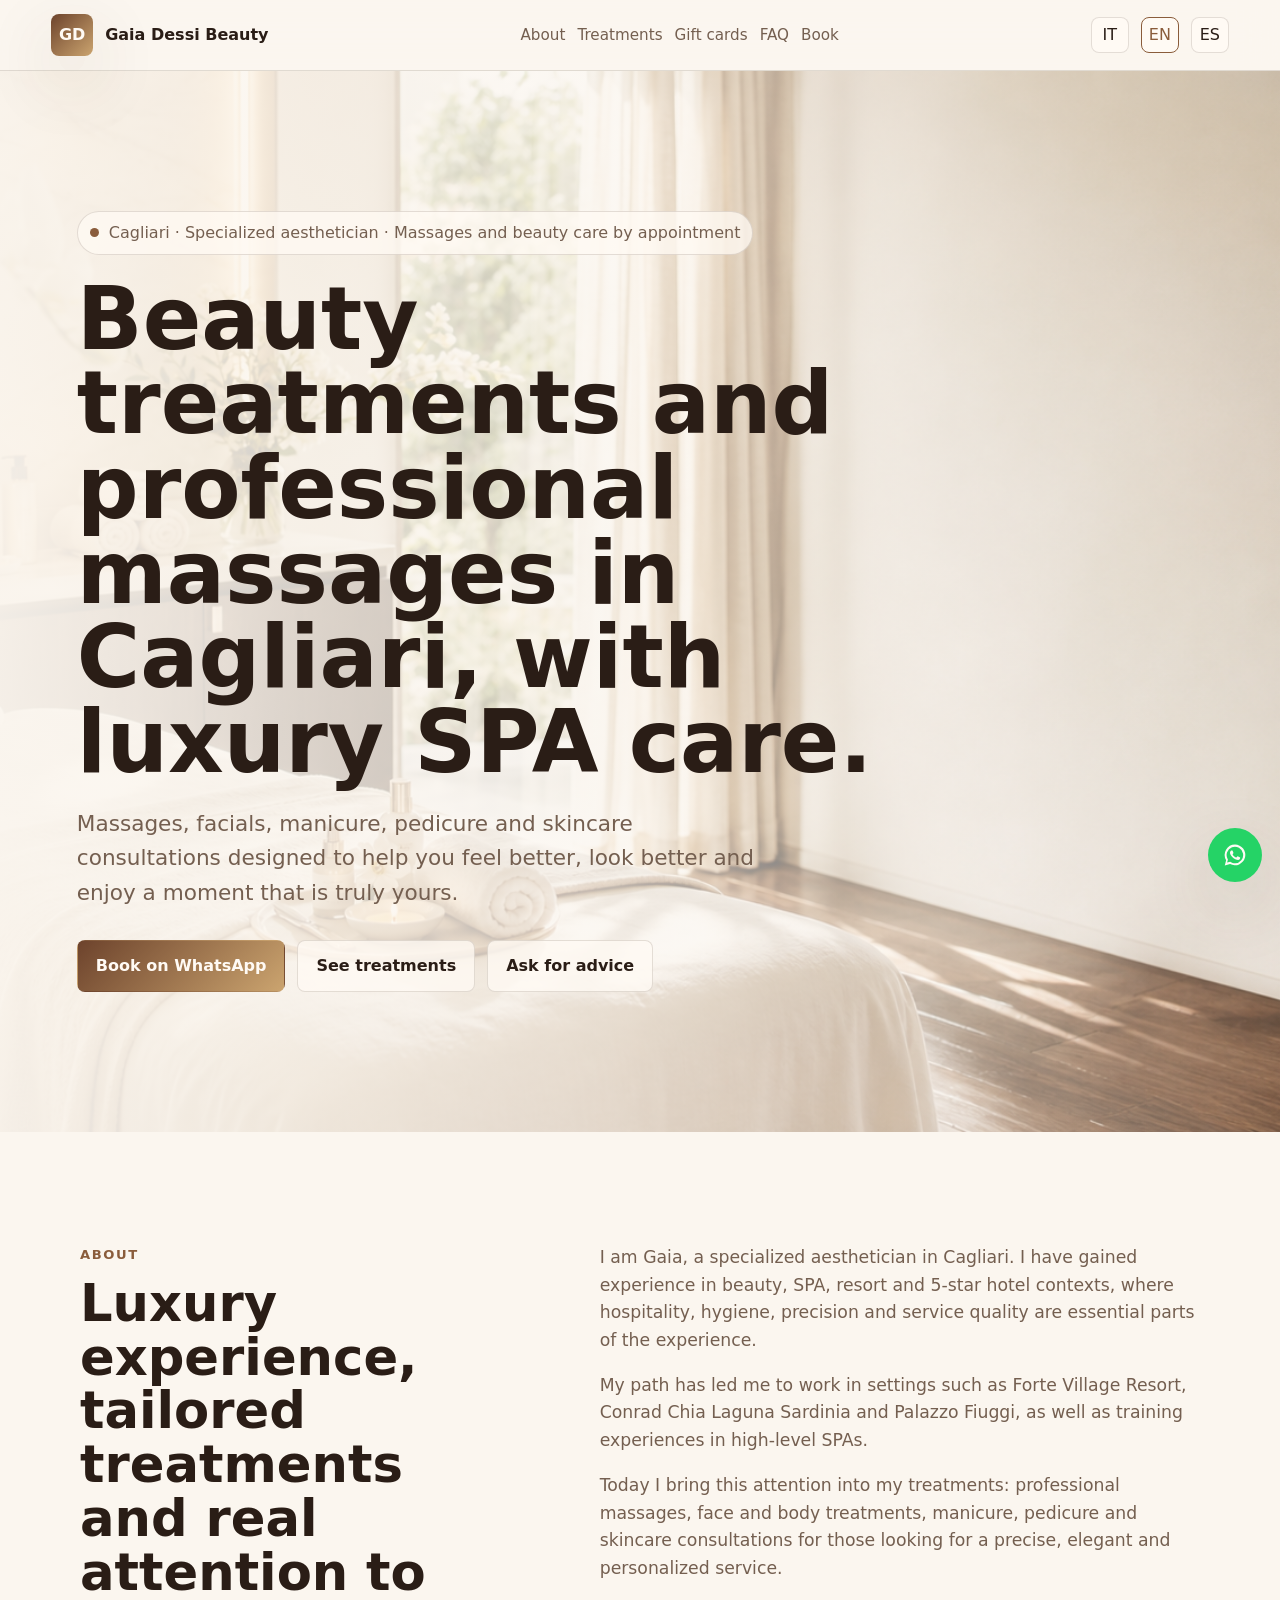
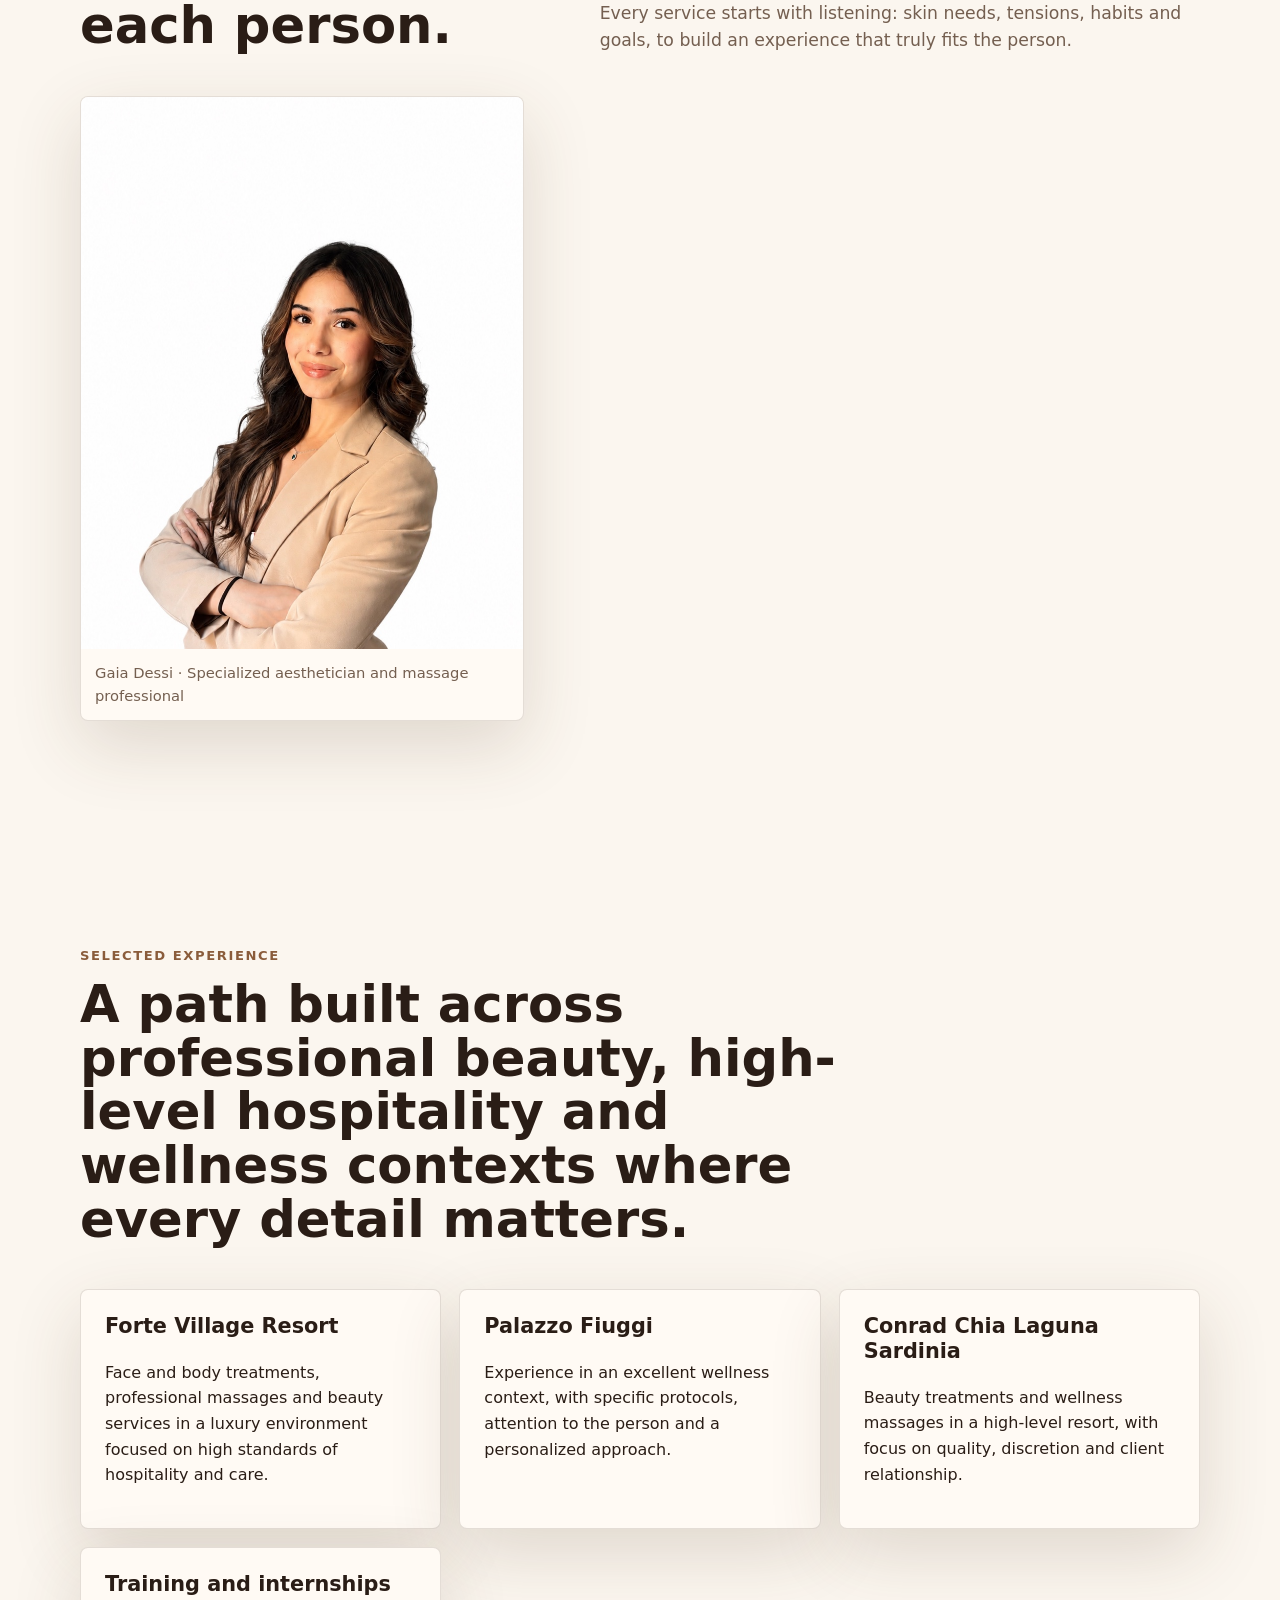
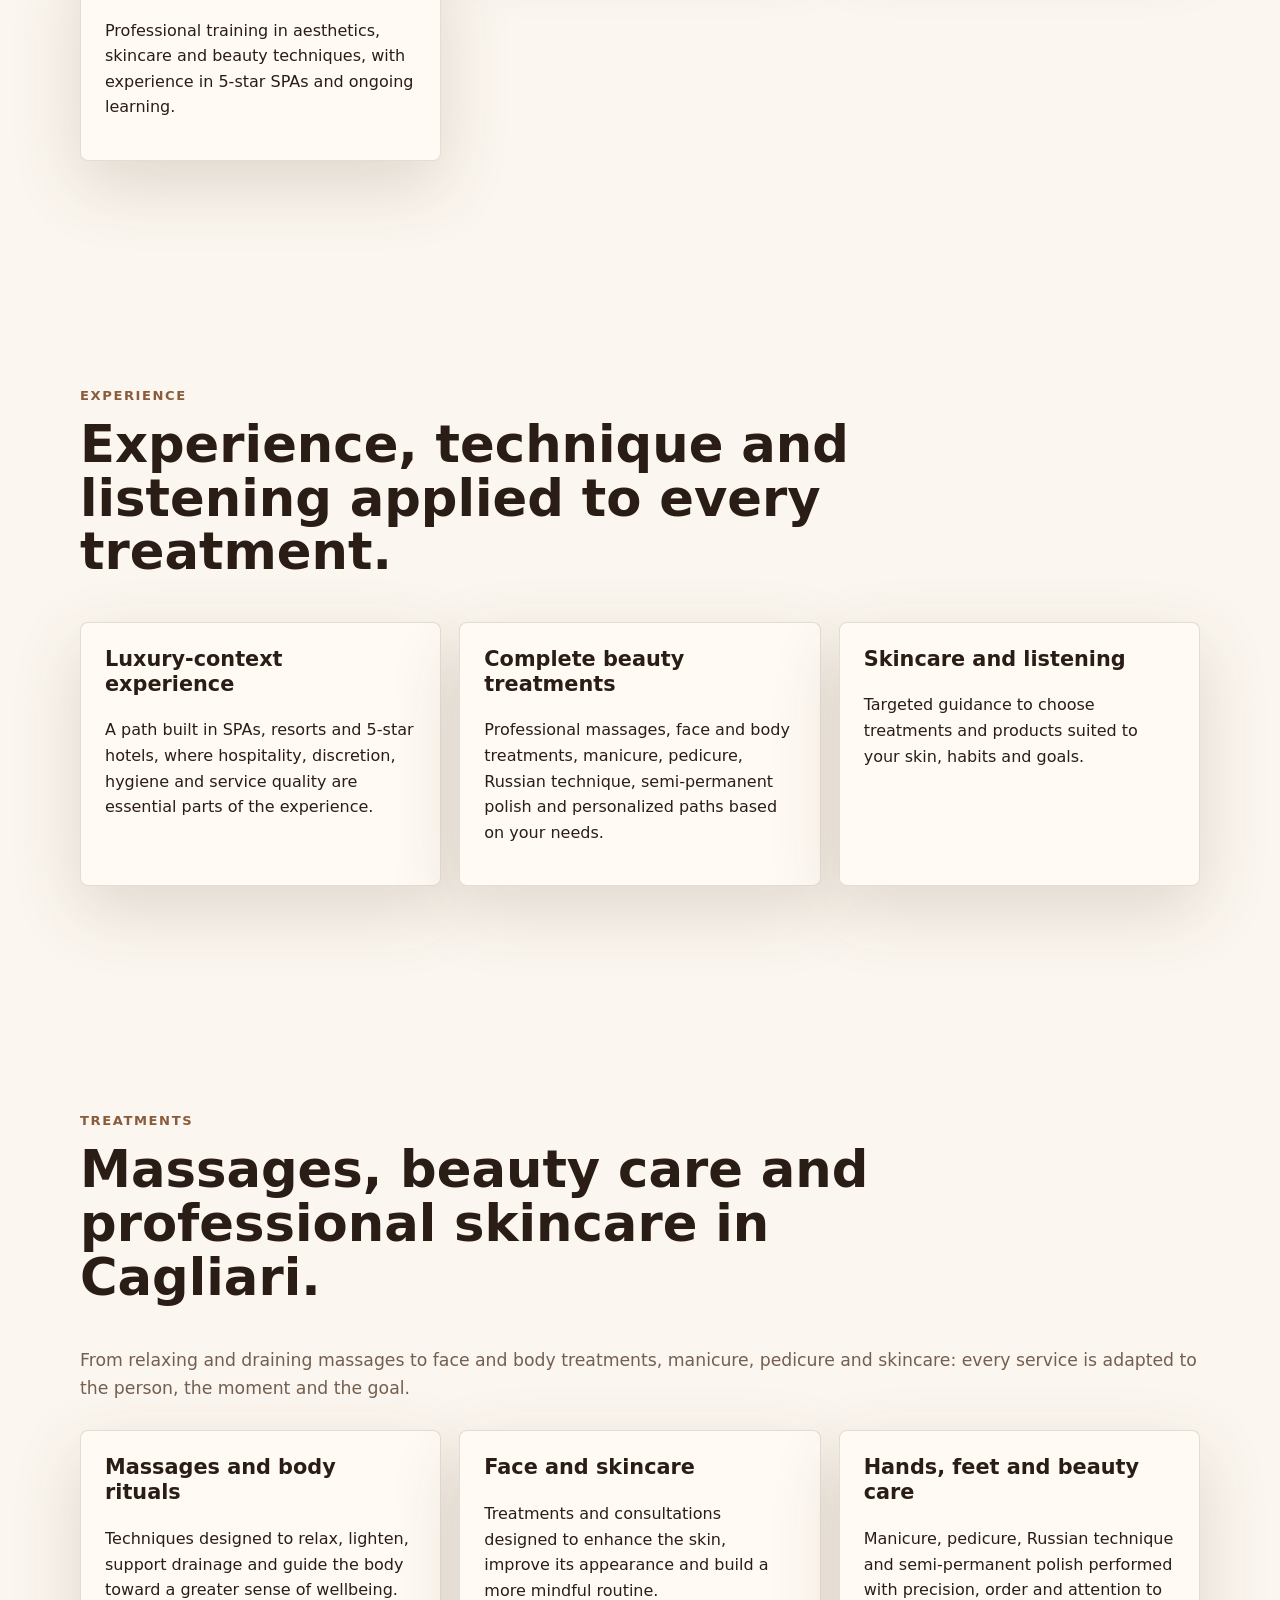
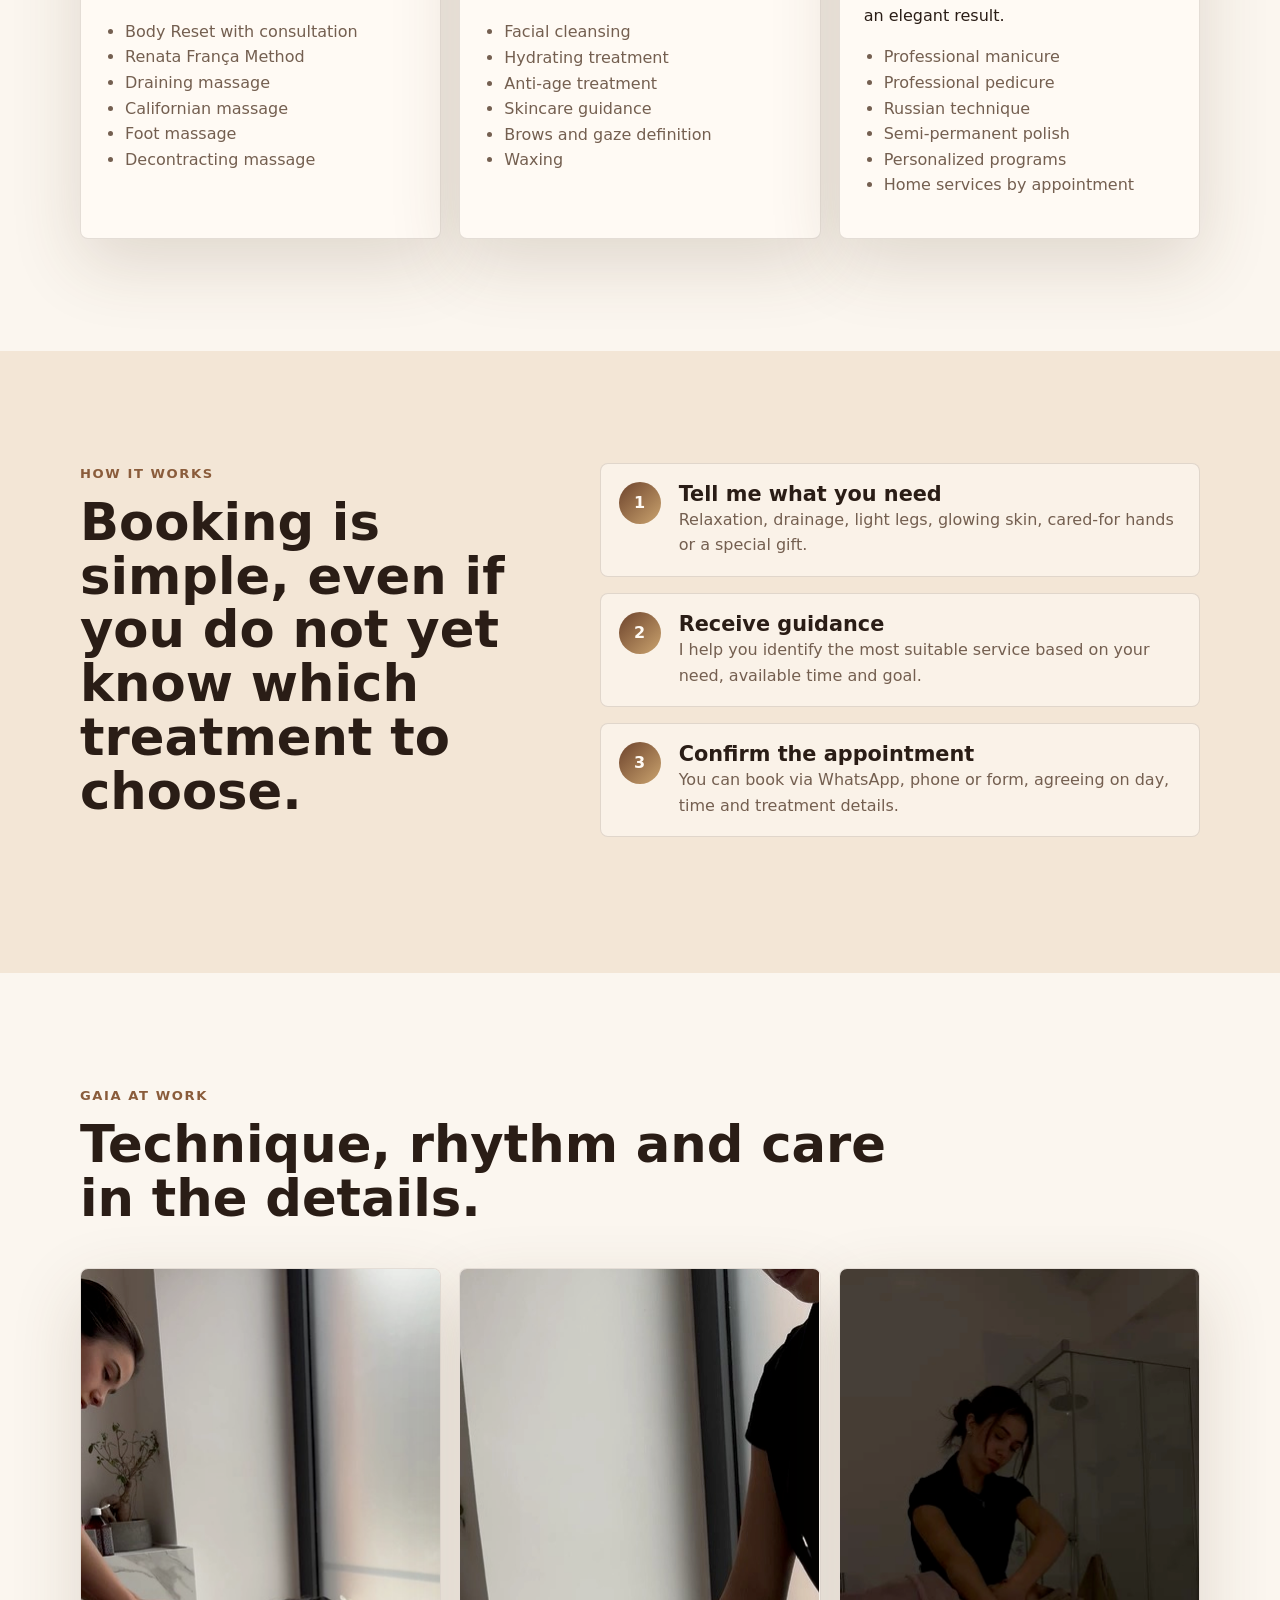
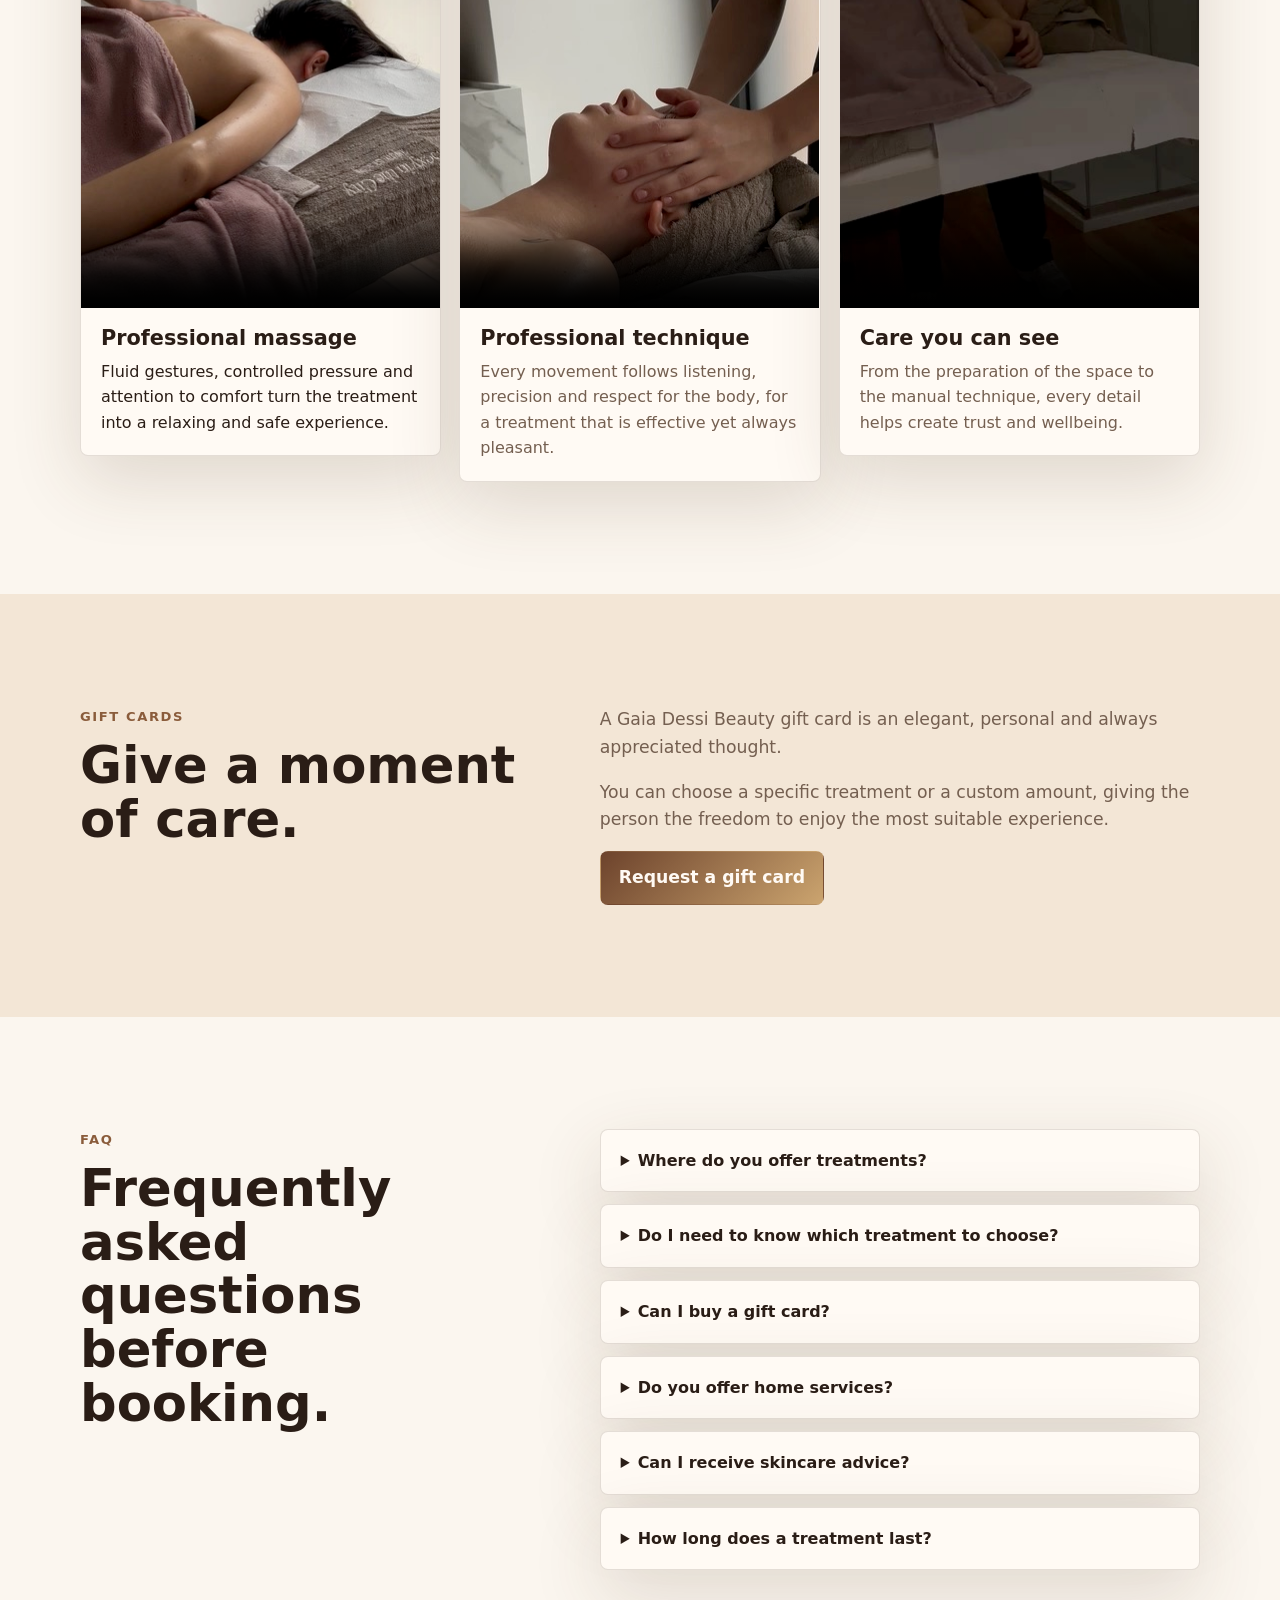
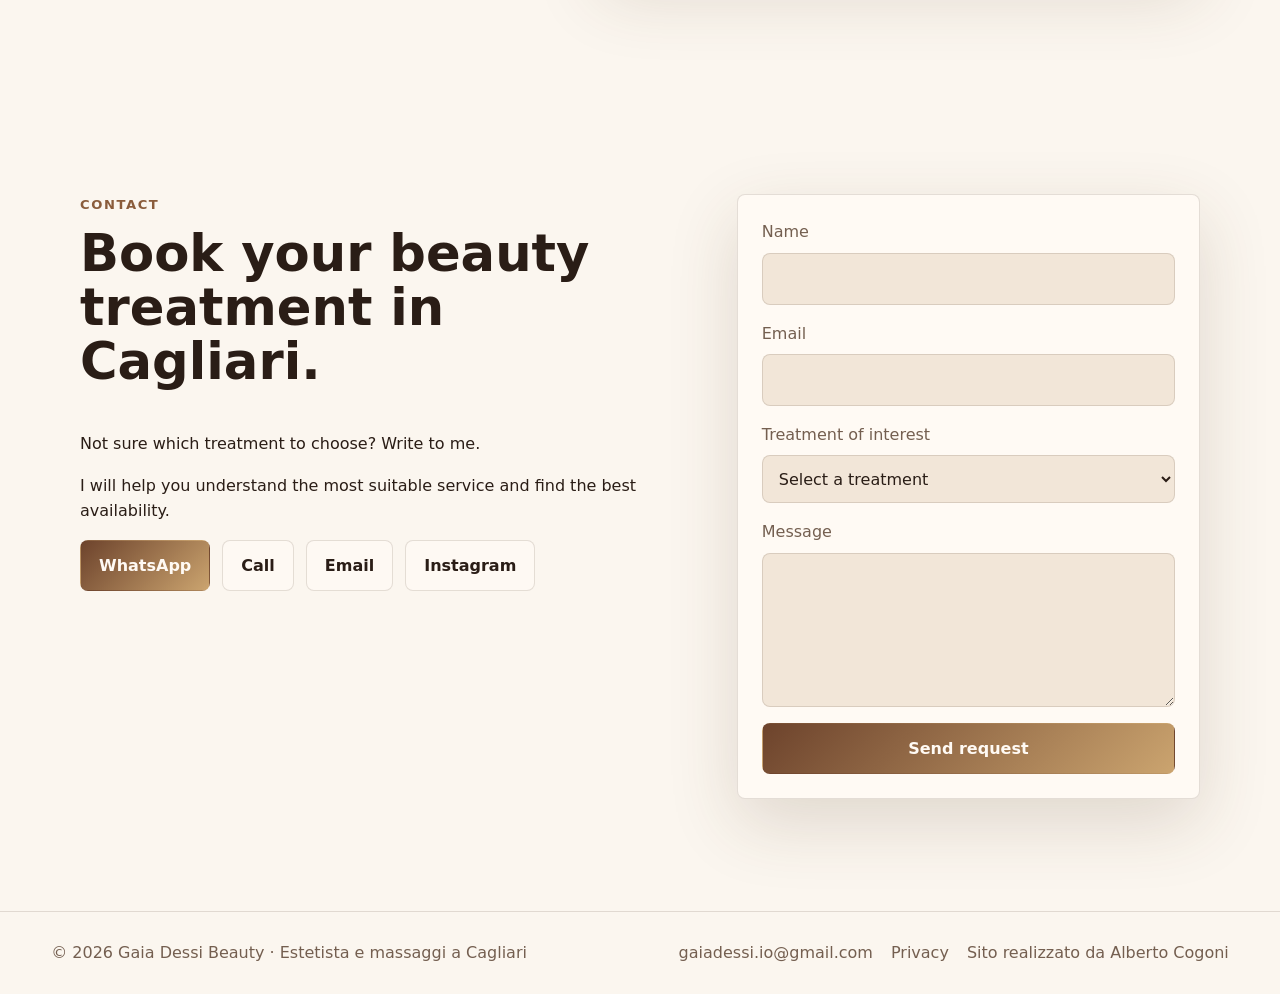
==== commit 156c94ca: "Refine Gaia Beauty site copy" ====
--- a/index.html
+++ b/index.html
@@ -4,11 +4,11 @@
     <meta charset="utf-8">
     <meta name="viewport" content="width=device-width, initial-scale=1">
     <title>Estetista e massaggi a Cagliari | Gaia Dessi Beauty</title>
-    <meta name="description" content="Gaia Dessi Beauty: estetista e massage specialist a Cagliari. Massaggi, trattamenti viso e corpo, manicure, pedicure, skincare e servizi a domicilio su prenotazione.">
+    <meta name="description" content="Massaggi professionali, trattamenti viso e corpo, manicure, pedicure e consulenze skincare a Cagliari. Esperienza in contesti SPA, resort e hotel 5 stelle.">
     <meta name="keywords" content="Gaia Dessi, Gaia Dessi Beauty, estetista Cagliari, massaggi Cagliari, trattamenti viso Cagliari, manicure Cagliari, pedicure Cagliari, skincare Cagliari">
     <link rel="canonical" href="https://gaiadessibeauty.it/">
     <meta property="og:title" content="Gaia Dessi Beauty | Estetista e massaggi a Cagliari">
-    <meta property="og:description" content="Massaggi, trattamenti viso e corpo, manicure, pedicure e skincare a Cagliari, con esperienza in SPA luxury e servizi a domicilio su prenotazione.">
+    <meta property="og:description" content="Massaggi professionali, trattamenti viso e corpo, manicure, pedicure e consulenze skincare a Cagliari, con esperienza in contesti SPA e hotel 5 stelle.">
     <meta property="og:type" content="website">
     <meta property="og:url" content="https://gaiadessibeauty.it/">
     <meta property="og:image" content="https://gaiadessibeauty.it/Assets/images/gaia-link-preview.png">
@@ -17,12 +17,12 @@
     <meta property="og:image:alt" content="Gaia Dessi Beauty - Beauty & Massage Specialist a Cagliari">
     <meta name="twitter:card" content="summary_large_image">
     <meta name="twitter:title" content="Gaia Dessi Beauty | Estetista e massaggi a Cagliari">
-    <meta name="twitter:description" content="Trattamenti beauty, massaggi e skincare a Cagliari con cura professionale ed esperienza luxury SPA.">
+    <meta name="twitter:description" content="Trattamenti beauty, massaggi e skincare a Cagliari con cura professionale ed esperienza in contesti SPA e hotel 5 stelle.">
     <meta name="twitter:image" content="https://gaiadessibeauty.it/Assets/images/gaia-link-preview.png">
     <meta name="theme-color" content="#f7efe5">
     <link rel="icon" href="Assets/favicon.svg" type="image/svg+xml">
     <link rel="manifest" href="site.webmanifest">
-    <link rel="stylesheet" href="Assets/styles.css?v=20260612-video-original-no-trust">
+    <link rel="stylesheet" href="Assets/styles.css?v=20260612-copy-refine">
     <script type="application/ld+json">
       {
         "@context": "https://schema.org",
@@ -33,7 +33,7 @@
             "name": "Gaia Dessi Beauty",
             "url": "https://gaiadessibeauty.it/",
             "image": "https://gaiadessibeauty.it/Assets/images/gaia-link-preview.png",
-            "description": "Estetista e massage specialist a Cagliari. Massaggi, trattamenti viso e corpo, manicure, pedicure, skincare e servizi a domicilio su prenotazione.",
+            "description": "Massaggi professionali, trattamenti viso e corpo, manicure, pedicure e consulenze skincare a Cagliari. Esperienza in contesti SPA, resort e hotel 5 stelle.",
             "telephone": "+39 331 826 2797",
             "email": "gaiadessi.io@gmail.com",
             "priceRange": "€€",
@@ -78,18 +78,33 @@
             "mainEntity": [
               {
                 "@type": "Question",
-                "name": "Dove offre i trattamenti Gaia Dessi Beauty?",
-                "acceptedAnswer": { "@type": "Answer", "text": "Gaia Dessi Beauty offre trattamenti beauty e massaggi a Cagliari, con servizi a domicilio disponibili su prenotazione." }
+                "name": "Dove offri i trattamenti?",
+                "acceptedAnswer": { "@type": "Answer", "text": "A Cagliari, con possibilità di servizi a domicilio su prenotazione e in base alla disponibilità." }
               },
               {
                 "@type": "Question",
-                "name": "Come posso scegliere il trattamento più adatto?",
-                "acceptedAnswer": { "@type": "Answer", "text": "Puoi scrivere su WhatsApp o inviare una richiesta dal form spiegando esigenza, obiettivo e preferenza: Gaia ti aiuterà a scegliere il percorso più adatto." }
+                "name": "Serve sapere già quale trattamento scegliere?",
+                "acceptedAnswer": { "@type": "Answer", "text": "No. Puoi scrivermi spiegando cosa cerchi: relax, gambe leggere, skincare, mani curate o un regalo. Ti aiuto io a orientarti." }
               },
               {
                 "@type": "Question",
-                "name": "Sono disponibili buoni regalo?",
-                "acceptedAnswer": { "@type": "Answer", "text": "Sì, è possibile richiedere buoni regalo per massaggi, trattamenti viso, manicure, pedicure o percorsi beauty personalizzati." }
+                "name": "Posso acquistare un buono regalo?",
+                "acceptedAnswer": { "@type": "Answer", "text": "Sì. Puoi richiedere un buono regalo per un trattamento specifico oppure per un importo personalizzato." }
+              },
+              {
+                "@type": "Question",
+                "name": "Fai servizi a domicilio?",
+                "acceptedAnswer": { "@type": "Answer", "text": "Sì, alcuni servizi possono essere svolti a domicilio su prenotazione, in base alla zona, alla disponibilità e al tipo di trattamento." }
+              },
+              {
+                "@type": "Question",
+                "name": "Posso ricevere consigli skincare?",
+                "acceptedAnswer": { "@type": "Answer", "text": "Sì. Durante la consulenza posso aiutarti a capire quali trattamenti e prodotti sono più adatti alla tua pelle e alle tue abitudini." }
+              },
+              {
+                "@type": "Question",
+                "name": "Quanto dura un trattamento?",
+                "acceptedAnswer": { "@type": "Answer", "text": "Dipende dal servizio scelto. Al momento della richiesta ti indicherò una durata orientativa e la soluzione più adatta alle tue esigenze." }
               }
             ]
           }
@@ -122,9 +137,9 @@
         <img class="hero-bg" src="Assets/images/gaia-hero.png" alt="Cabina elegante per trattamenti estetici e massaggi a Cagliari">
         <div class="hero-overlay"></div>
         <div class="hero-content">
-          <p class="availability"><span></span><span data-i18n="availability">Cagliari · Estetista e massage specialist · Domicilio su prenotazione</span></p>
-          <h1 data-i18n="heroTitle">Estetista e massaggi a Cagliari con esperienza luxury SPA.</h1>
-          <p class="hero-subtitle" data-i18n="heroSubtitle">Trattamenti viso, corpo, manicure, pedicure e skincare personalizzata per chi cerca cura, benessere e risultati visibili.</p>
+          <p class="availability"><span></span><span data-i18n="availability">Cagliari · Estetista specializzata · Massaggi e beauty care su prenotazione</span></p>
+          <h1 data-i18n="heroTitle">Trattamenti beauty e massaggi professionali a Cagliari, con cura da luxury SPA.</h1>
+          <p class="hero-subtitle" data-i18n="heroSubtitle">Massaggi, trattamenti viso, manicure, pedicure e consulenze skincare pensati per farti sentire meglio, vederti meglio e concederti un momento davvero tuo.</p>
           <div class="hero-actions">
             <a class="button primary" href="https://wa.me/393318262797?text=Ciao%20Gaia%2C%20vorrei%20prenotare%20un%20trattamento" target="_blank" rel="noreferrer" data-i18n="whatsapp">Prenota su WhatsApp</a>
             <a class="button secondary" href="#treatments" data-i18n="seeTreatments">Scopri i trattamenti</a>
@@ -136,35 +151,58 @@
       <section class="section split" id="about">
         <div>
           <p class="eyebrow" data-i18n="aboutEyebrow">Chi sono</p>
-          <h2 data-i18n="aboutTitle">Dalla SPA luxury ai trattamenti personalizzati a Cagliari.</h2>
+          <h2 data-i18n="aboutTitle">Esperienza luxury, trattamenti su misura e attenzione reale alla persona.</h2>
           <figure class="portrait">
             <img src="Assets/images/gaia-profile.jpeg" alt="Ritratto professionale di Gaia Dessi, estetista e massage specialist a Cagliari">
-            <figcaption data-i18n="portraitCaption">Gaia Dessi · Beauty & Massage Specialist</figcaption>
+            <figcaption data-i18n="portraitCaption">Gaia Dessi · Estetista specializzata e professionista del massaggio</figcaption>
           </figure>
         </div>
         <div class="prose">
-          <p data-i18n="aboutP1">Sono Gaia, estetista specializzata e massage specialist a Cagliari.</p>
-          <p data-i18n="aboutP2">Ho maturato esperienza in SPA di alto livello, resort e hotel cinque stelle, inclusi contesti luxury come Leading Hotels e Hilton.</p>
-          <p data-i18n="aboutP3">Mi occupo di massaggi, trattamenti viso e corpo, manicure, pedicure professionali, tecnica russa, semipermanente e consulenza skincare.</p>
-          <p data-i18n="aboutP4">Ogni trattamento nasce dall’ascolto: esigenze della pelle, tensioni, abitudini, obiettivi e desiderio di vivere un momento autentico di cura.</p>
+          <p data-i18n="aboutP1">Sono Gaia, estetista specializzata a Cagliari. Ho maturato esperienza in contesti beauty, SPA, resort e hotel 5 stelle, dove accoglienza, igiene, precisione e qualità del servizio sono parte essenziale dell’esperienza.</p>
+          <p data-i18n="aboutP2">Il mio percorso mi ha portata a lavorare in realtà come Forte Village Resort, Conrad Chia Laguna Sardinia e Palazzo Fiuggi, oltre a esperienze formative in SPA di alto livello.</p>
+          <p data-i18n="aboutP3">Oggi porto questa attenzione nei miei trattamenti: massaggi professionali, trattamenti viso e corpo, manicure, pedicure e consulenze skincare pensati per chi cerca un servizio preciso, elegante e personalizzato.</p>
+          <p data-i18n="aboutP4">Ogni servizio parte dall’ascolto: esigenze della pelle, tensioni, abitudini e obiettivi, per costruire un’esperienza realmente adatta alla persona.</p>
+        </div>
+      </section>
+
+      <section class="section" id="selected-experience">
+        <p class="eyebrow" data-i18n="selectedExperienceEyebrow">Esperienze selezionate</p>
+        <h2 data-i18n="selectedExperienceTitle">Un percorso costruito tra estetica professionale, ospitalità di alto livello e contesti wellness dove ogni dettaglio conta.</h2>
+        <div class="cards expertise-grid">
+          <article class="card">
+            <h3 data-i18n="selectedExp1Title">Forte Village Resort</h3>
+            <p data-i18n="selectedExp1Text">Trattamenti viso e corpo, massaggi professionali e servizi beauty in un ambiente luxury orientato a standard elevati di accoglienza e cura.</p>
+          </article>
+          <article class="card">
+            <h3 data-i18n="selectedExp2Title">Palazzo Fiuggi</h3>
+            <p data-i18n="selectedExp2Text">Esperienza in un contesto wellness d’eccellenza, con protocolli specifici, attenzione alla persona e approccio personalizzato.</p>
+          </article>
+          <article class="card">
+            <h3 data-i18n="selectedExp3Title">Conrad Chia Laguna Sardinia</h3>
+            <p data-i18n="selectedExp3Text">Trattamenti beauty e massaggi benessere in una struttura resort di alto livello, con focus su qualità, discrezione e relazione con il cliente.</p>
+          </article>
+          <article class="card">
+            <h3 data-i18n="selectedExp4Title">Formazione e stage</h3>
+            <p data-i18n="selectedExp4Text">Percorso professionale in estetica, skincare e tecniche beauty, con esperienze formative in SPA 5 stelle e aggiornamento continuo.</p>
+          </article>
         </div>
       </section>
 
       <section class="section" id="expertise">
         <p class="eyebrow" data-i18n="expertiseEyebrow">Esperienza</p>
-        <h2 data-i18n="expertiseTitle">Formazione specializzata e lavoro in contesti wellness di alto livello.</h2>
+        <h2 data-i18n="expertiseTitle">Esperienza, tecnica e ascolto applicati a ogni trattamento.</h2>
         <div class="cards expertise-grid">
           <article class="card">
-            <h3 data-i18n="luxuryTitle">SPA, resort e hotel 5 stelle</h3>
-            <p data-i18n="luxuryText">Esperienza in strutture luxury e wellness dove accoglienza, igiene, precisione e qualità del servizio sono fondamentali.</p>
-          </article>
-          <article class="card">
-            <h3 data-i18n="completeTreatmentsTitle">Trattamenti completi</h3>
-            <p data-i18n="completeTreatmentsText">Massaggi professionali, trattamenti viso e corpo, manicure, pedicure, tecnica russa, semipermanente e percorsi beauty su misura.</p>
-          </article>
-          <article class="card">
-            <h3 data-i18n="skincareTitle">Skincare e relazione cliente</h3>
-            <p data-i18n="skincareText">Supporto nella scelta dei prodotti e dei trattamenti più adatti, con attenzione alla pelle, alle abitudini e alla continuità dei risultati.</p>
+            <h3 data-i18n="luxuryTitle">Esperienza in contesti luxury</h3>
+            <p data-i18n="luxuryText">Percorso maturato in SPA, resort e hotel 5 stelle, dove accoglienza, riservatezza, igiene e qualità del servizio sono parte essenziale dell’esperienza.</p>
+          </article>
+          <article class="card">
+            <h3 data-i18n="completeTreatmentsTitle">Trattamenti beauty completi</h3>
+            <p data-i18n="completeTreatmentsText">Massaggi professionali, trattamenti viso e corpo, manicure, pedicure, tecnica russa, semipermanente e percorsi personalizzati in base alle tue esigenze.</p>
+          </article>
+          <article class="card">
+            <h3 data-i18n="skincareTitle">Skincare e ascolto</h3>
+            <p data-i18n="skincareText">Consulenze e consigli mirati per scegliere trattamenti e prodotti più adatti alla tua pelle, alle tue abitudini e agli obiettivi che vuoi raggiungere.</p>
           </article>
         </div>
       </section>
@@ -172,11 +210,11 @@
       <section class="section" id="treatments">
         <p class="eyebrow" data-i18n="treatmentsEyebrow">Trattamenti</p>
         <h2 data-i18n="treatmentsTitle">Massaggi, estetica e skincare professionale a Cagliari.</h2>
-        <p class="prose" data-i18n="treatmentsIntro">Ogni servizio viene pensato per rispondere alle tue esigenze: relax, drenaggio, leggerezza, cura della pelle, benessere del corpo o beauty care quotidiana.</p>
+        <p class="prose" data-i18n="treatmentsIntro">Dai massaggi rilassanti e drenanti ai trattamenti viso e corpo, fino a manicure, pedicure e skincare: ogni servizio viene adattato alla persona, al momento e all’obiettivo.</p>
         <div class="cards treatment-grid">
           <article class="card">
             <h3 data-i18n="massageTitle">Massaggi e rituali corpo</h3>
-            <p data-i18n="massageText">Per sciogliere tensioni, alleggerire le gambe, favorire il drenaggio o concederti un momento profondo di relax.</p>
+            <p data-i18n="massageText">Tecniche pensate per rilassare, alleggerire, favorire il drenaggio e accompagnare il corpo verso una sensazione di maggiore benessere.</p>
             <ul>
               <li data-i18n="bodyReset">Body Reset con consulenza</li>
               <li data-i18n="renataMethod">Metodo Renata França</li>
@@ -188,7 +226,7 @@
           </article>
           <article class="card">
             <h3 data-i18n="faceTitle">Viso e skincare</h3>
-            <p data-i18n="faceText">Trattamenti pensati per migliorare luminosità, idratazione e qualità della pelle, con una consulenza personalizzata sulla tua beauty routine.</p>
+            <p data-i18n="faceText">Trattamenti e consulenze pensati per valorizzare la pelle, migliorarne l’aspetto e costruire una routine più consapevole.</p>
             <ul>
               <li data-i18n="faceClean">Pulizia viso</li>
               <li data-i18n="hydrating">Trattamento idratante</li>
@@ -200,7 +238,7 @@
           </article>
           <article class="card">
             <h3 data-i18n="bodyTitle">Mani, piedi e beauty care</h3>
-            <p data-i18n="bodyText">Servizi professionali per mani e piedi curati, eleganti e ordinati, con attenzione alla precisione e alla durata del risultato.</p>
+            <p data-i18n="bodyText">Manicure, pedicure, tecnica russa e semipermanente eseguiti con precisione, ordine e attenzione all’eleganza del risultato.</p>
             <ul>
               <li data-i18n="manicure">Manicure professionale</li>
               <li data-i18n="pedicure">Pedicure professionale</li>
@@ -222,25 +260,25 @@
           <li>
             <span>1</span>
             <h3 data-i18n="methodStep1Title">Racconta cosa cerchi</h3>
-            <p data-i18n="methodStep1Text">Relax, drenaggio, pelle luminosa, mani curate o un regalo speciale.</p>
+            <p data-i18n="methodStep1Text">Relax, drenaggio, gambe leggere, pelle luminosa, mani curate o un regalo speciale.</p>
           </li>
           <li>
             <span>2</span>
             <h3 data-i18n="methodStep2Title">Ricevi un consiglio</h3>
-            <p data-i18n="methodStep2Text">Valutiamo insieme trattamento, durata indicativa e disponibilità.</p>
+            <p data-i18n="methodStep2Text">Ti aiuto a individuare il servizio più adatto in base a esigenza, tempo disponibile e obiettivo.</p>
           </li>
           <li>
             <span>3</span>
             <h3 data-i18n="methodStep3Title">Conferma l’appuntamento</h3>
-            <p data-i18n="methodStep3Text">Prenoti in modo rapido tramite WhatsApp, telefono o form.</p>
+            <p data-i18n="methodStep3Text">Puoi prenotare tramite WhatsApp, telefono o form, concordando giorno, orario e dettagli del trattamento.</p>
           </li>
         </ol>
       </section>
 
       <section class="section visual-section" id="visual">
         <div class="section-heading">
-          <p class="eyebrow" data-i18n="visualEyebrow">Video reali</p>
-          <h2 data-i18n="visualTitle">Guarda Gaia al lavoro: gesti precisi, ritmo e cura.</h2>
+          <p class="eyebrow" data-i18n="visualEyebrow">Gaia al lavoro</p>
+          <h2 data-i18n="visualTitle">Manualità, ritmo e cura nei dettagli.</h2>
         </div>
         <div class="visual-grid">
           <figure class="visual-main">
@@ -249,7 +287,7 @@
             </video>
             <figcaption class="video-copy">
               <h3 data-i18n="visualMainTitle">Massaggio professionale</h3>
-              <p data-i18n="visualCaption">Gaia durante un trattamento corpo: ritmo, pressione e attenzione al comfort rendono l’esperienza più rilassante e sicura.</p>
+              <p data-i18n="visualCaption">Gesti fluidi, pressione controllata e attenzione al comfort trasformano il trattamento in un’esperienza rilassante e sicura.</p>
             </figcaption>
           </figure>
           <article class="visual-card video-tile">
@@ -258,7 +296,7 @@
             </video>
             <div class="video-copy">
               <h3 data-i18n="visualCard1Title">Manualità professionale</h3>
-              <p data-i18n="visualCard1Text">Movimenti controllati, ascolto del corpo e attenzione al comfort rendono il trattamento più sicuro e rilassante.</p>
+              <p data-i18n="visualCard1Text">Ogni movimento segue ascolto, precisione e rispetto del corpo, per un trattamento efficace ma sempre piacevole.</p>
             </div>
           </article>
           <article class="visual-card video-tile">
@@ -267,7 +305,7 @@
             </video>
             <div class="video-copy">
               <h3 data-i18n="visualCard2Title">Cura visibile nei dettagli</h3>
-              <p data-i18n="visualCard2Text">Ordine, delicatezza e precisione comunicano subito la qualità dell’esperienza prima ancora della prenotazione.</p>
+              <p data-i18n="visualCard2Text">Dalla preparazione dell’ambiente alla manualità, ogni dettaglio contribuisce a creare fiducia e benessere.</p>
             </div>
           </article>
         </div>
@@ -296,16 +334,24 @@
             <p data-i18n="faq1A">A Cagliari, con possibilità di servizi a domicilio su prenotazione e in base alla disponibilità.</p>
           </details>
           <details>
-            <summary data-i18n="faq2Q">Come scelgo il trattamento più adatto?</summary>
-            <p data-i18n="faq2A">Puoi scrivere su WhatsApp spiegando esigenza, obiettivo e preferenze: ti aiuterò a scegliere il percorso più indicato.</p>
-          </details>
-          <details>
-            <summary data-i18n="faq3Q">Posso regalare un trattamento?</summary>
-            <p data-i18n="faq3A">Sì, puoi richiedere un buono regalo per un trattamento specifico o per un importo personalizzato.</p>
-          </details>
-          <details>
-            <summary data-i18n="faq4Q">Quanto dura un trattamento?</summary>
-            <p data-i18n="faq4A">Dipende dal servizio scelto. Al momento della richiesta ti verrà indicata una durata orientativa e la soluzione più adatta.</p>
+            <summary data-i18n="faq2Q">Serve sapere già quale trattamento scegliere?</summary>
+            <p data-i18n="faq2A">No. Puoi scrivermi spiegando cosa cerchi: relax, gambe leggere, skincare, mani curate o un regalo. Ti aiuto io a orientarti.</p>
+          </details>
+          <details>
+            <summary data-i18n="faq3Q">Posso acquistare un buono regalo?</summary>
+            <p data-i18n="faq3A">Sì. Puoi richiedere un buono regalo per un trattamento specifico oppure per un importo personalizzato.</p>
+          </details>
+          <details>
+            <summary data-i18n="faq4Q">Fai servizi a domicilio?</summary>
+            <p data-i18n="faq4A">Sì, alcuni servizi possono essere svolti a domicilio su prenotazione, in base alla zona, alla disponibilità e al tipo di trattamento.</p>
+          </details>
+          <details>
+            <summary data-i18n="faq5Q">Posso ricevere consigli skincare?</summary>
+            <p data-i18n="faq5A">Sì. Durante la consulenza posso aiutarti a capire quali trattamenti e prodotti sono più adatti alla tua pelle e alle tue abitudini.</p>
+          </details>
+          <details>
+            <summary data-i18n="faq6Q">Quanto dura un trattamento?</summary>
+            <p data-i18n="faq6A">Dipende dal servizio scelto. Al momento della richiesta ti indicherò una durata orientativa e la soluzione più adatta alle tue esigenze.</p>
           </details>
         </div>
       </section>
@@ -314,8 +360,8 @@
         <div>
           <p class="eyebrow" data-i18n="bookingEyebrow">Contatti</p>
           <h2 data-i18n="bookingTitle">Prenota il tuo trattamento beauty a Cagliari.</h2>
-          <p data-i18n="bookingText">Scrivimi su WhatsApp per ricevere informazioni, verificare la disponibilità o scegliere insieme il trattamento più adatto a te.</p>
-          <p data-i18n="bookingText2">Puoi anche compilare il form: ti risponderò appena possibile.</p>
+          <p data-i18n="bookingText">Non sai quale trattamento scegliere? Scrivimi.</p>
+          <p data-i18n="bookingText2">Ti aiuto a capire il servizio più adatto e a trovare la disponibilità migliore.</p>
           <div class="contact-links">
             <a class="button primary" href="https://wa.me/393318262797" target="_blank" rel="noreferrer" data-i18n="contactWhatsapp">WhatsApp</a>
             <a class="button secondary" href="tel:+393318262797" data-i18n="contactPhone">Chiama</a>
@@ -370,6 +416,6 @@
         <a href="https://albertocogoni.com/" target="_blank" rel="noreferrer">Sito realizzato da Alberto Cogoni</a>
       </span>
     </footer>
-    <script src="Assets/script.js?v=20260612-video-original-no-trust"></script>
+    <script src="Assets/script.js?v=20260612-copy-refine"></script>
   </body>
 </html>
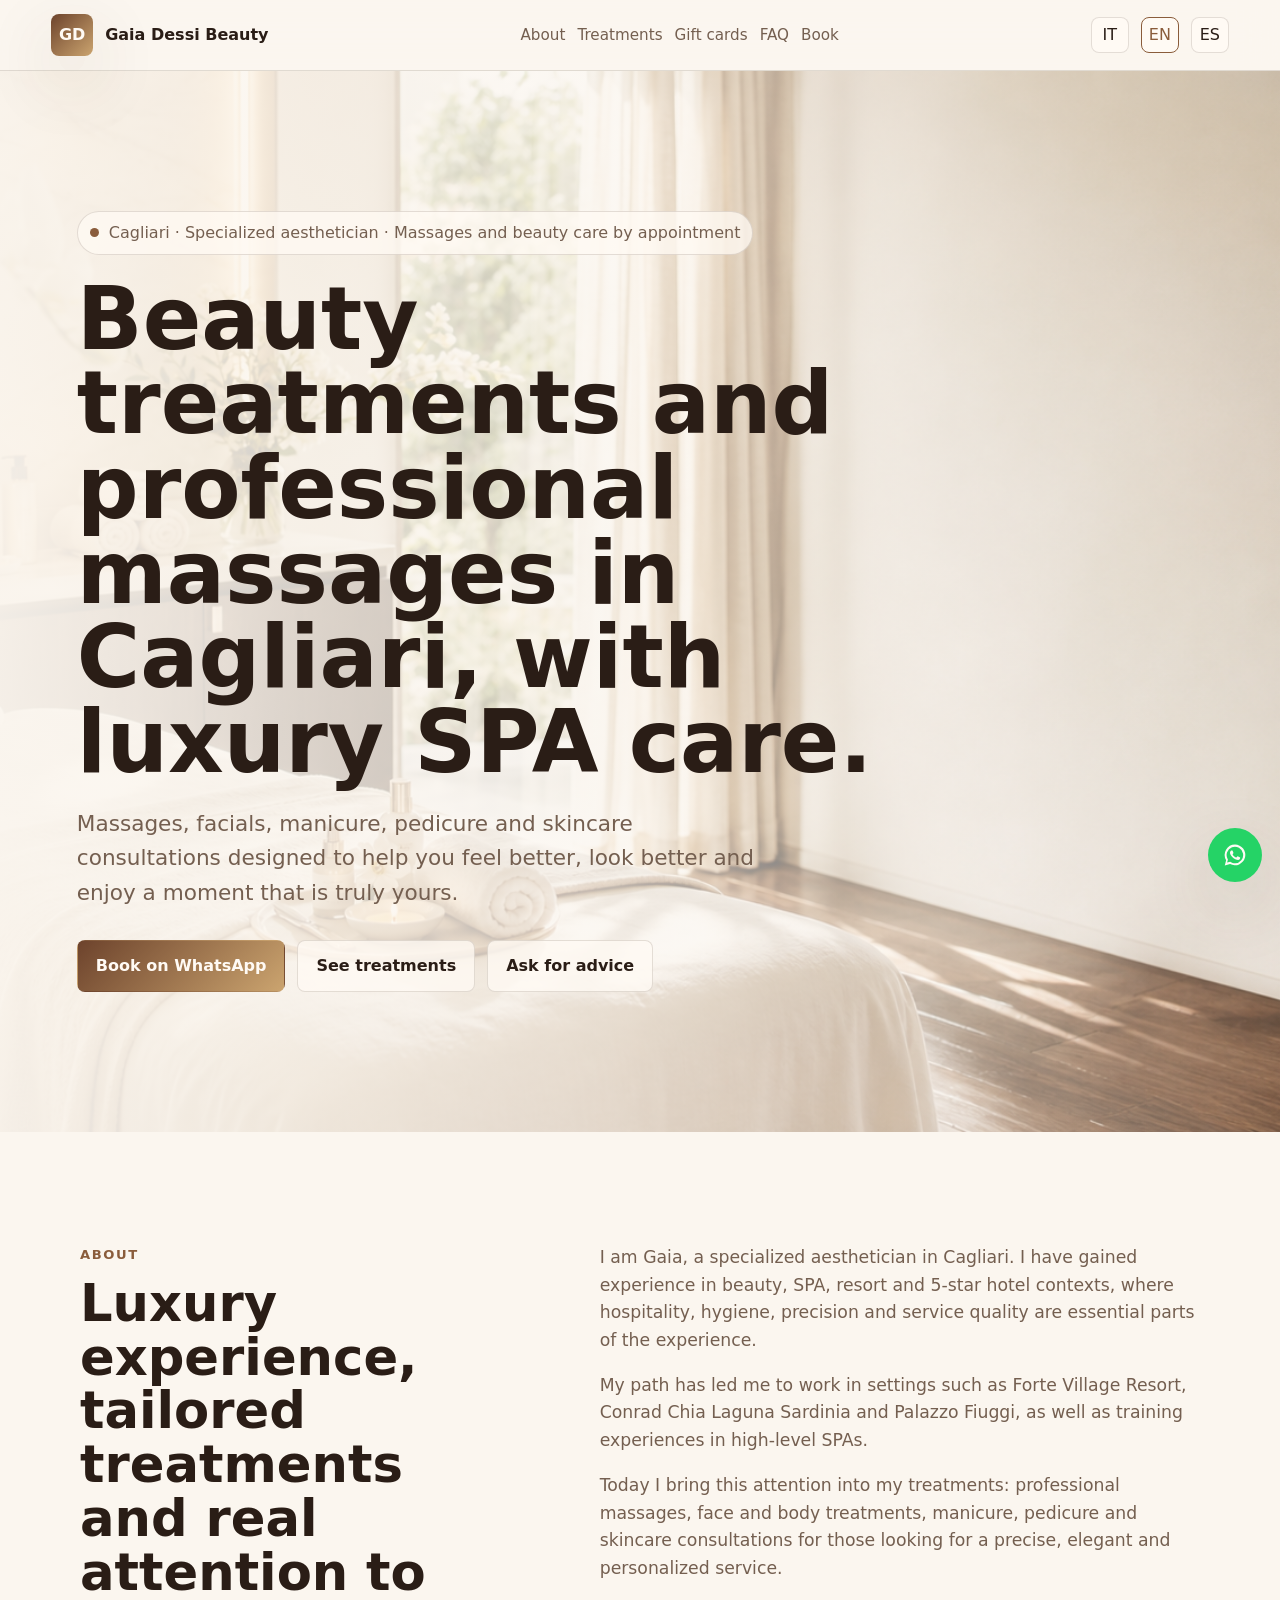
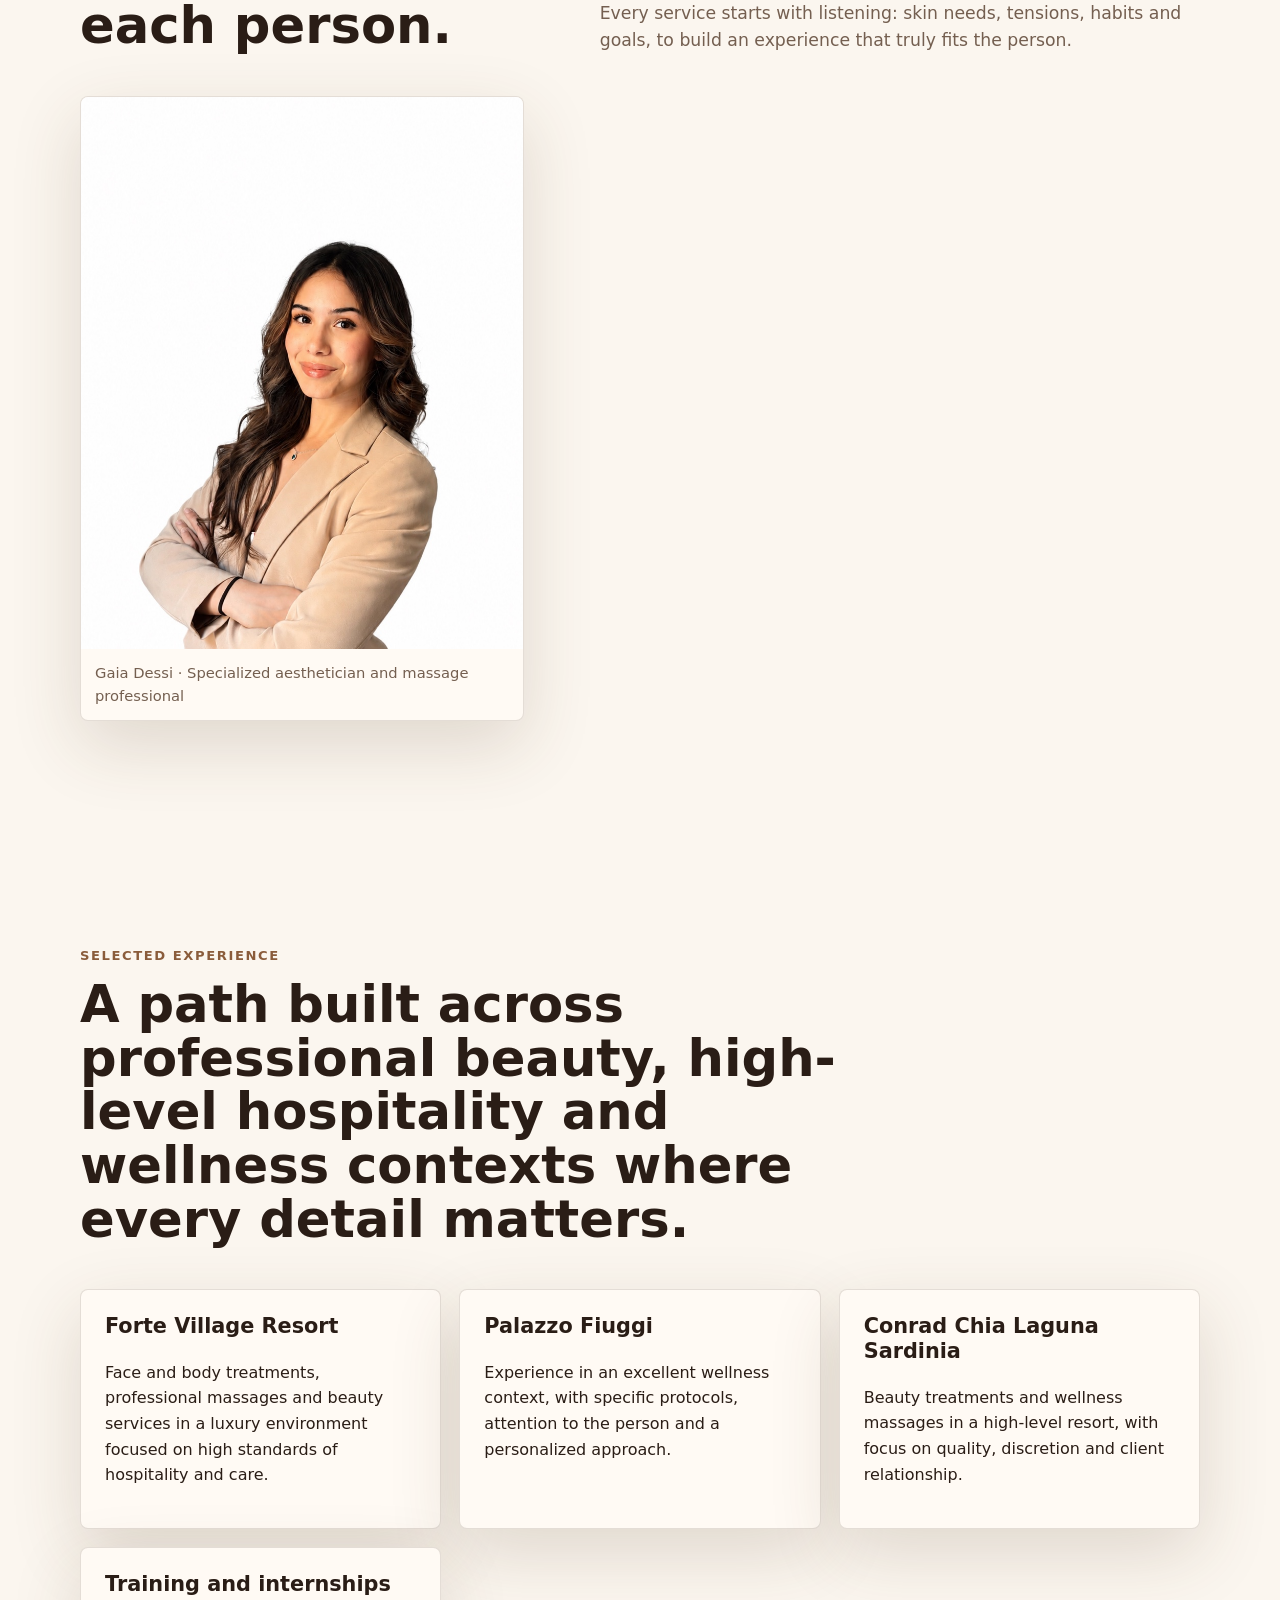
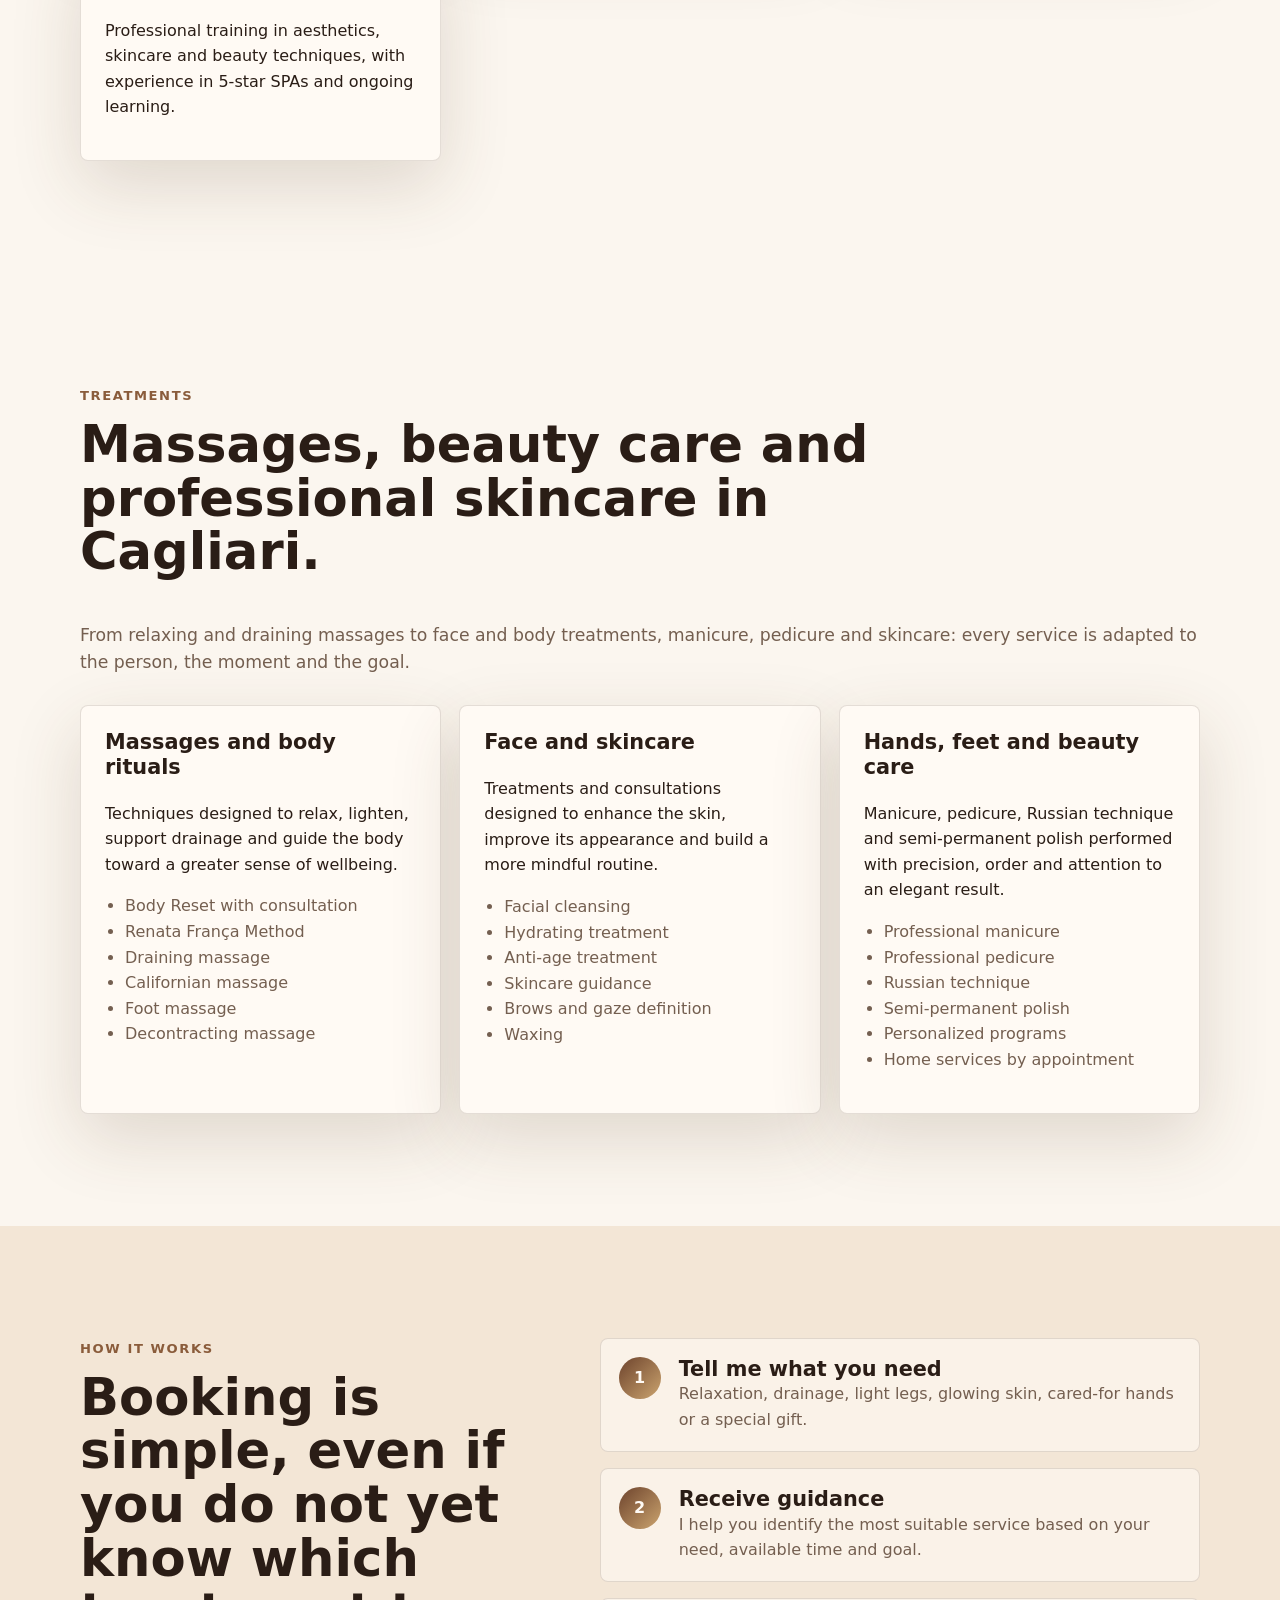
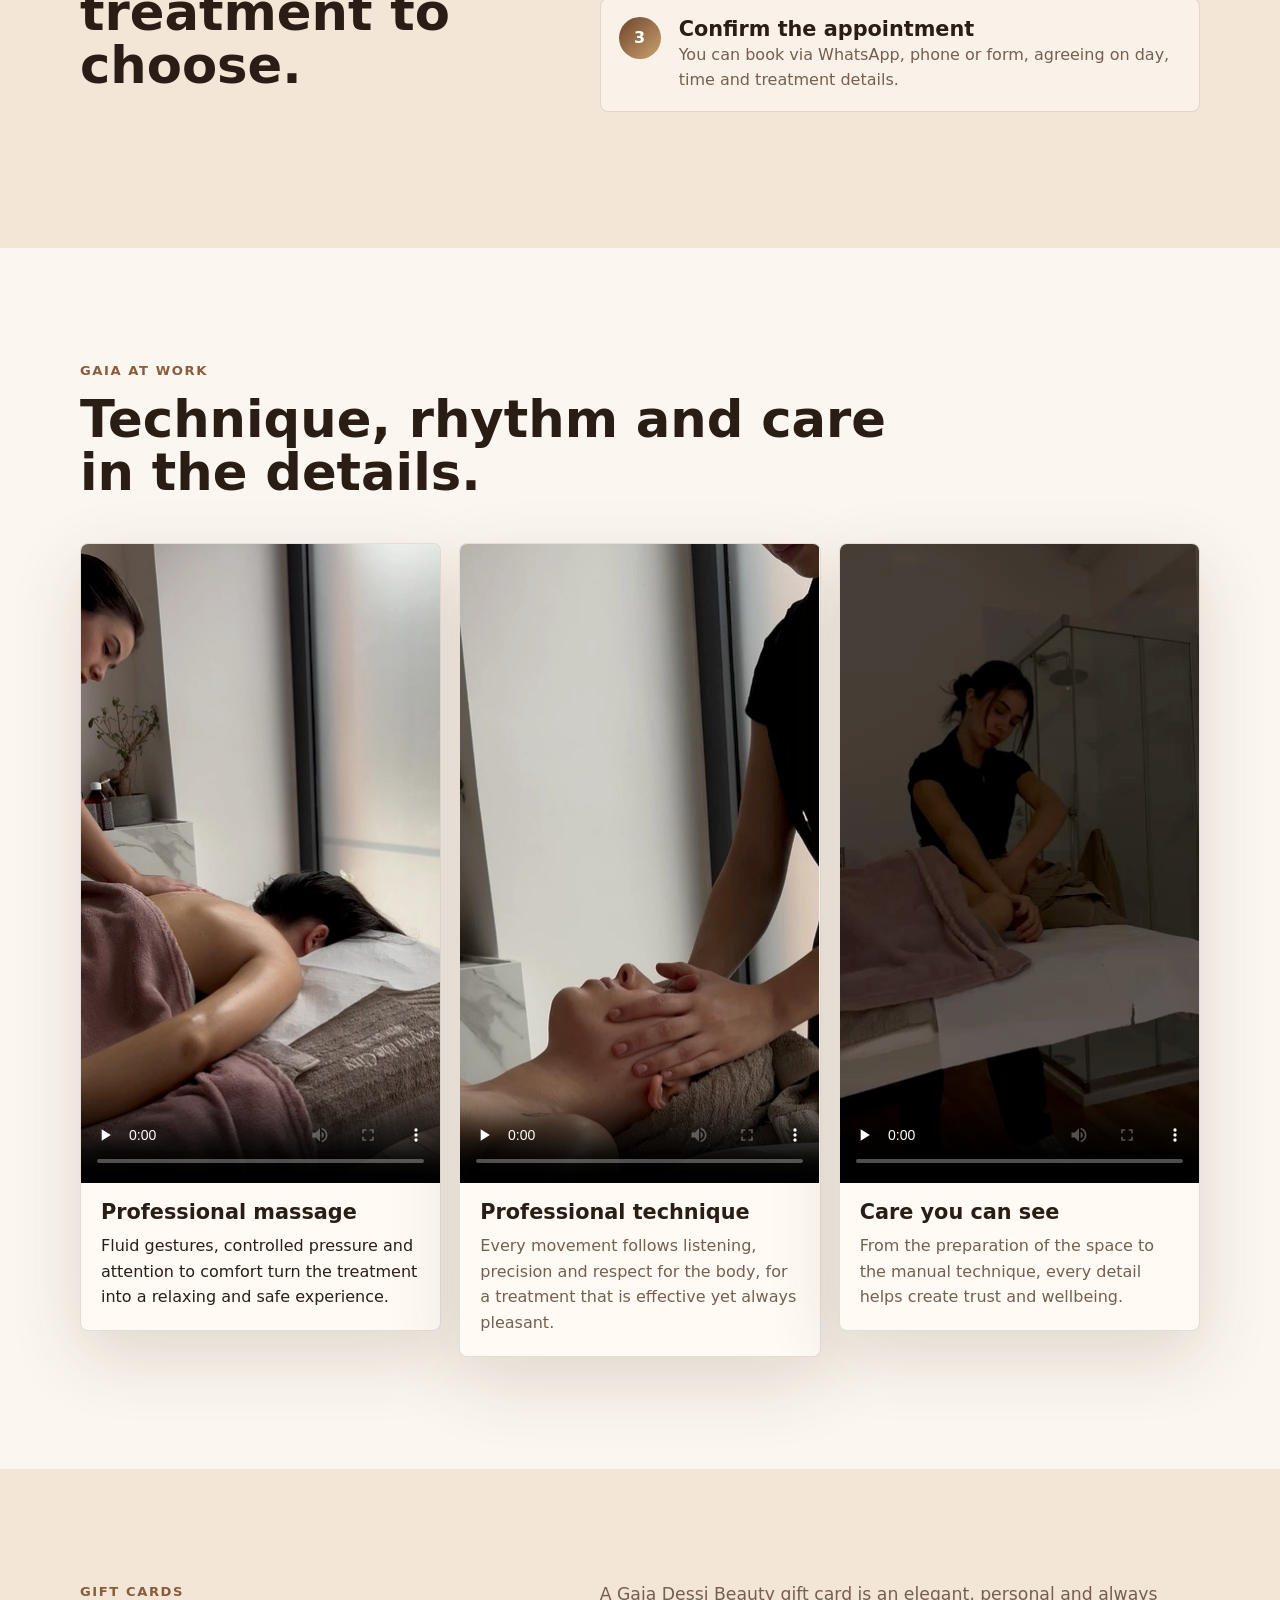
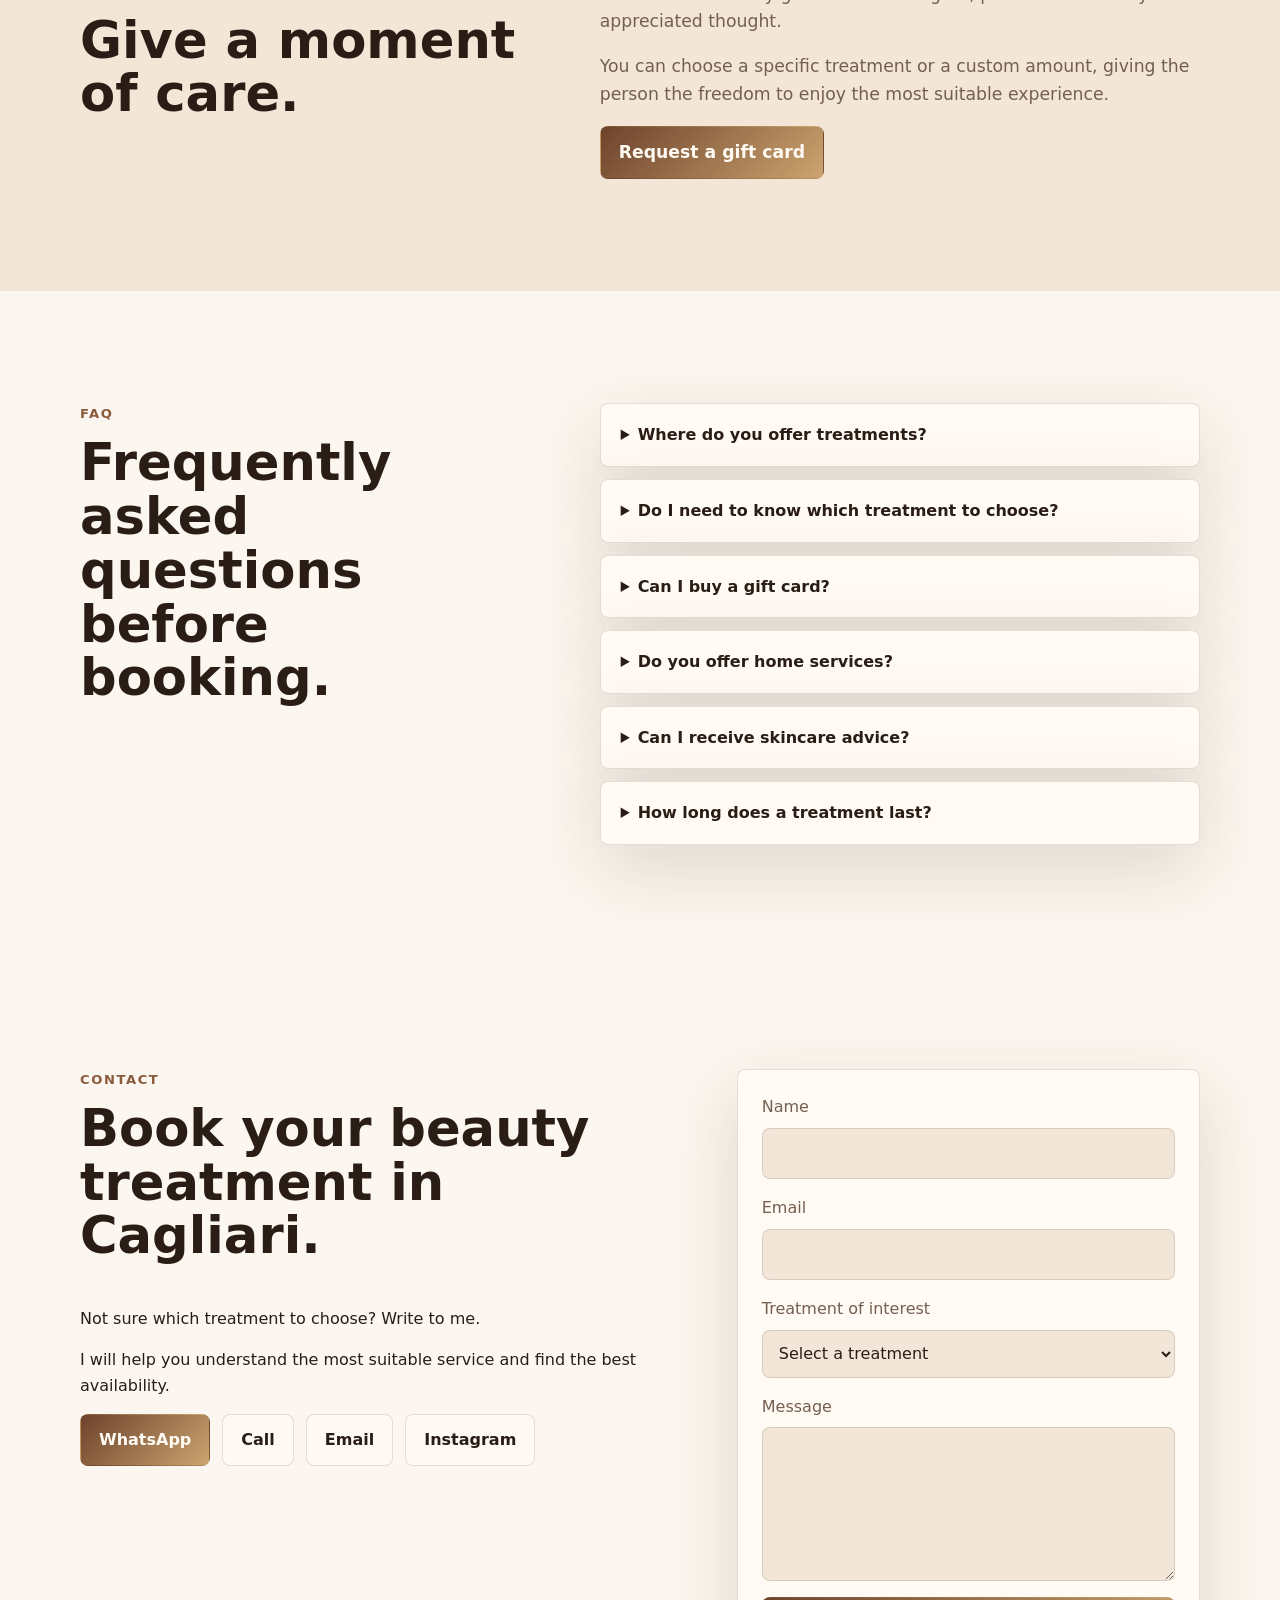
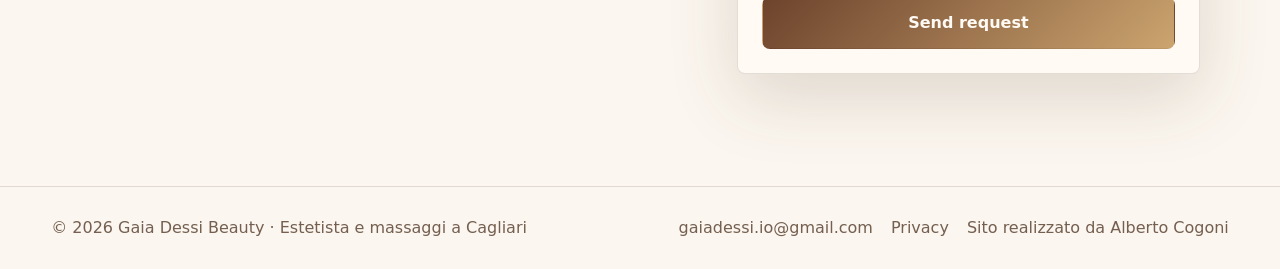
==== commit cfa703c3: "Keep only selected experience section" ====
--- a/index.html
+++ b/index.html
@@ -188,25 +188,6 @@
         </div>
       </section>
 
-      <section class="section" id="expertise">
-        <p class="eyebrow" data-i18n="expertiseEyebrow">Esperienza</p>
-        <h2 data-i18n="expertiseTitle">Esperienza, tecnica e ascolto applicati a ogni trattamento.</h2>
-        <div class="cards expertise-grid">
-          <article class="card">
-            <h3 data-i18n="luxuryTitle">Esperienza in contesti luxury</h3>
-            <p data-i18n="luxuryText">Percorso maturato in SPA, resort e hotel 5 stelle, dove accoglienza, riservatezza, igiene e qualità del servizio sono parte essenziale dell’esperienza.</p>
-          </article>
-          <article class="card">
-            <h3 data-i18n="completeTreatmentsTitle">Trattamenti beauty completi</h3>
-            <p data-i18n="completeTreatmentsText">Massaggi professionali, trattamenti viso e corpo, manicure, pedicure, tecnica russa, semipermanente e percorsi personalizzati in base alle tue esigenze.</p>
-          </article>
-          <article class="card">
-            <h3 data-i18n="skincareTitle">Skincare e ascolto</h3>
-            <p data-i18n="skincareText">Consulenze e consigli mirati per scegliere trattamenti e prodotti più adatti alla tua pelle, alle tue abitudini e agli obiettivi che vuoi raggiungere.</p>
-          </article>
-        </div>
-      </section>
-
       <section class="section" id="treatments">
         <p class="eyebrow" data-i18n="treatmentsEyebrow">Trattamenti</p>
         <h2 data-i18n="treatmentsTitle">Massaggi, estetica e skincare professionale a Cagliari.</h2>
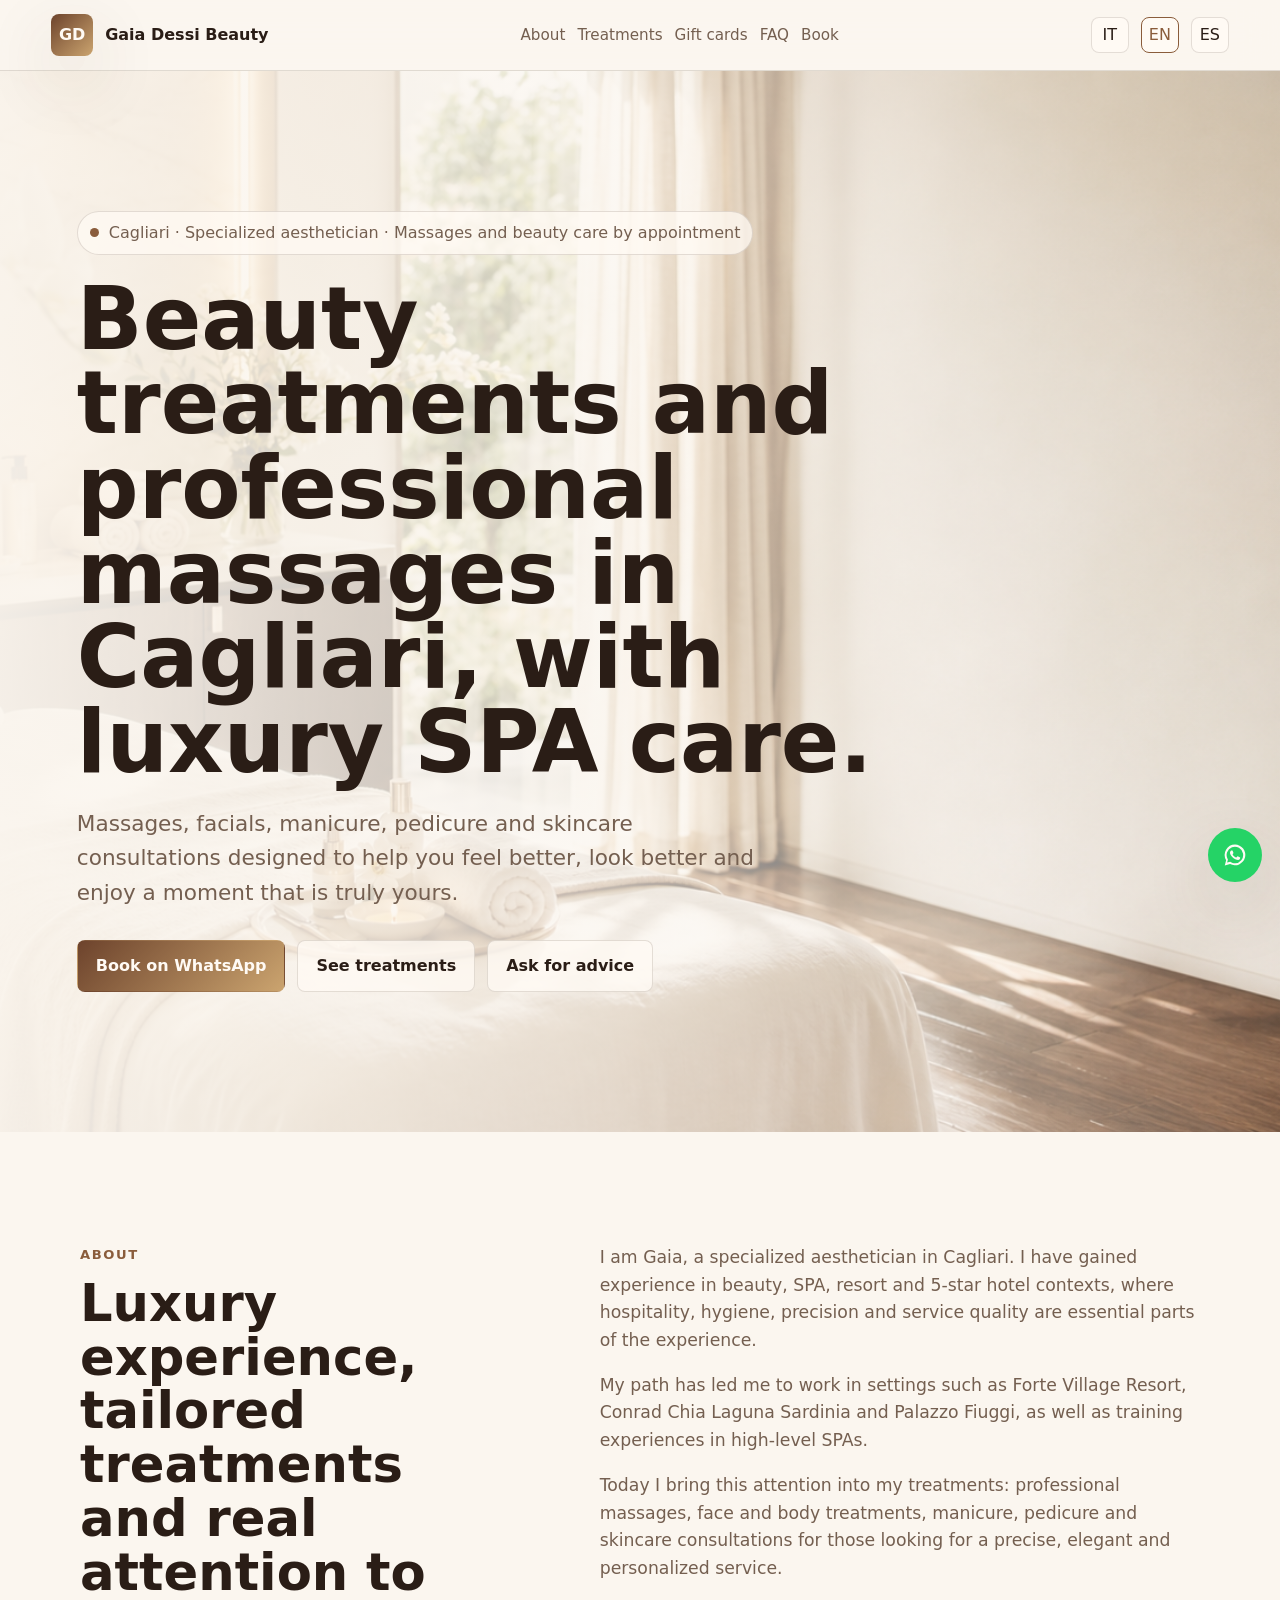
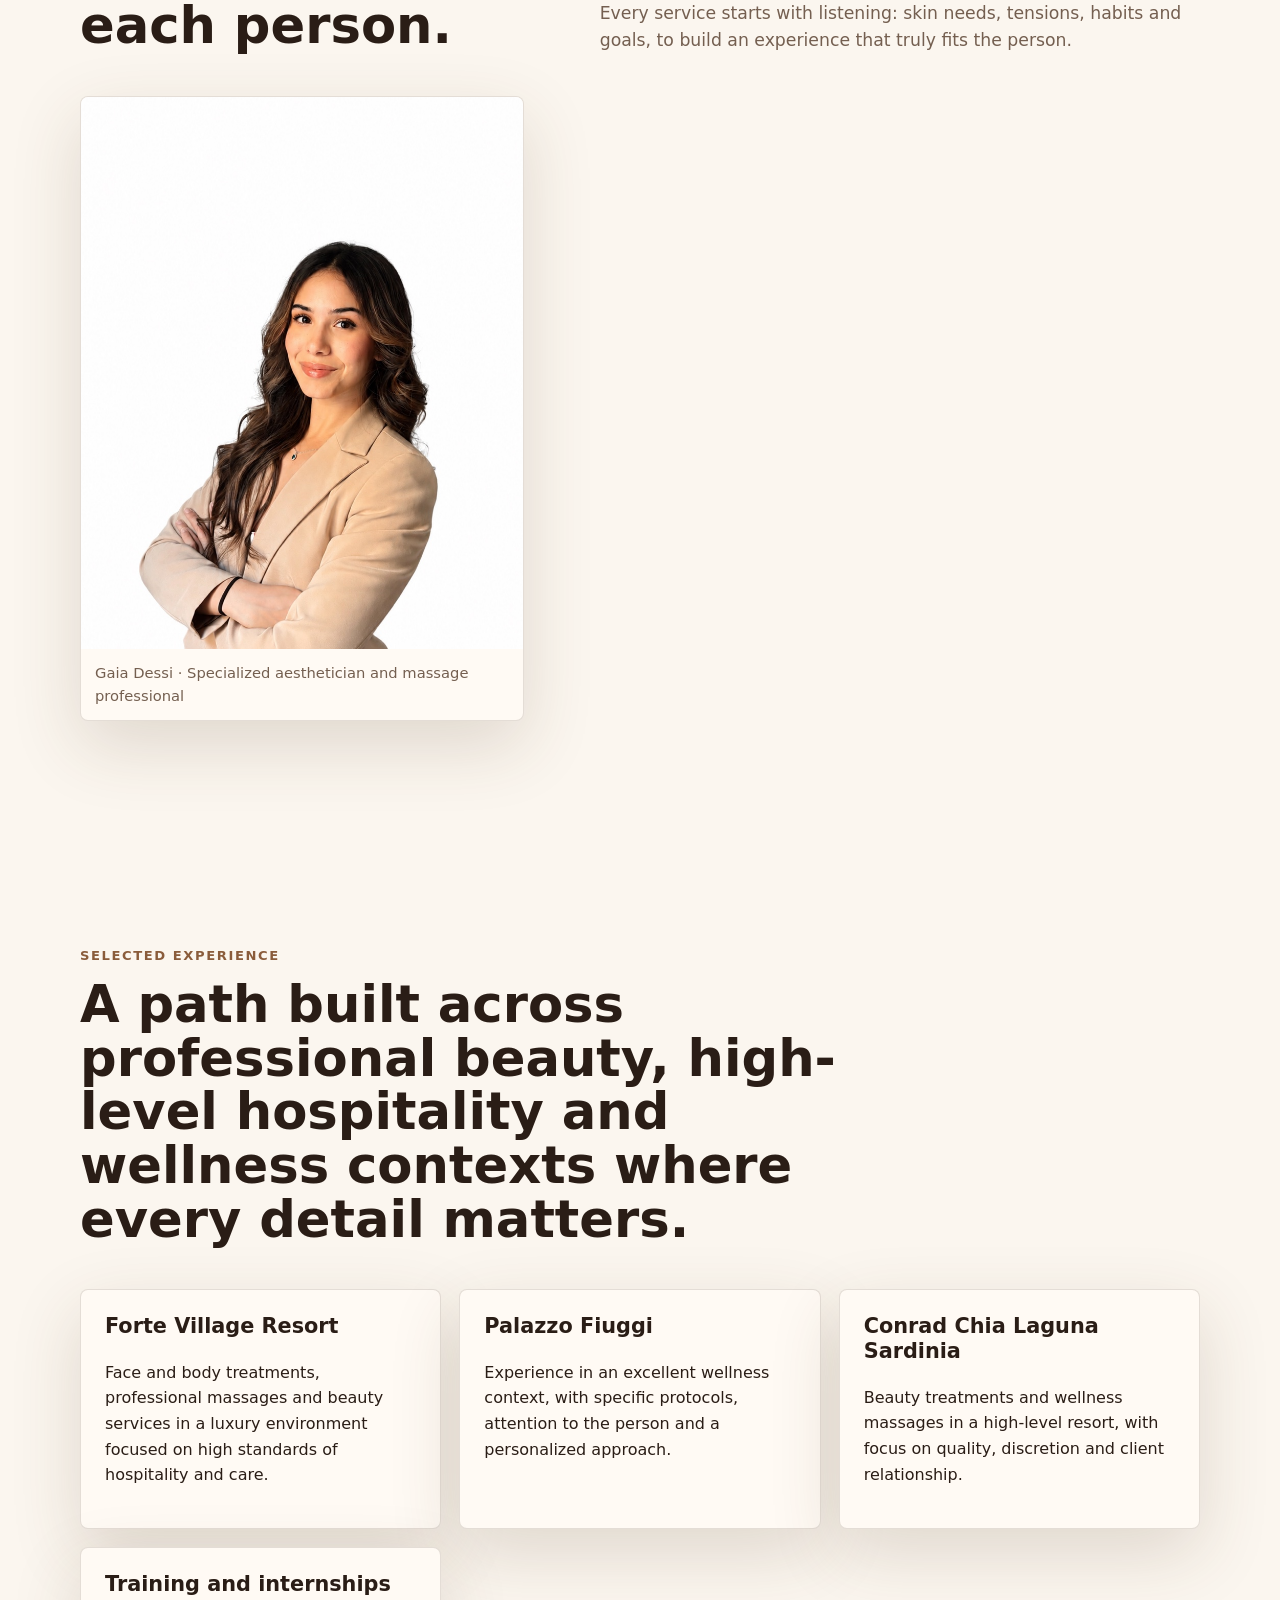
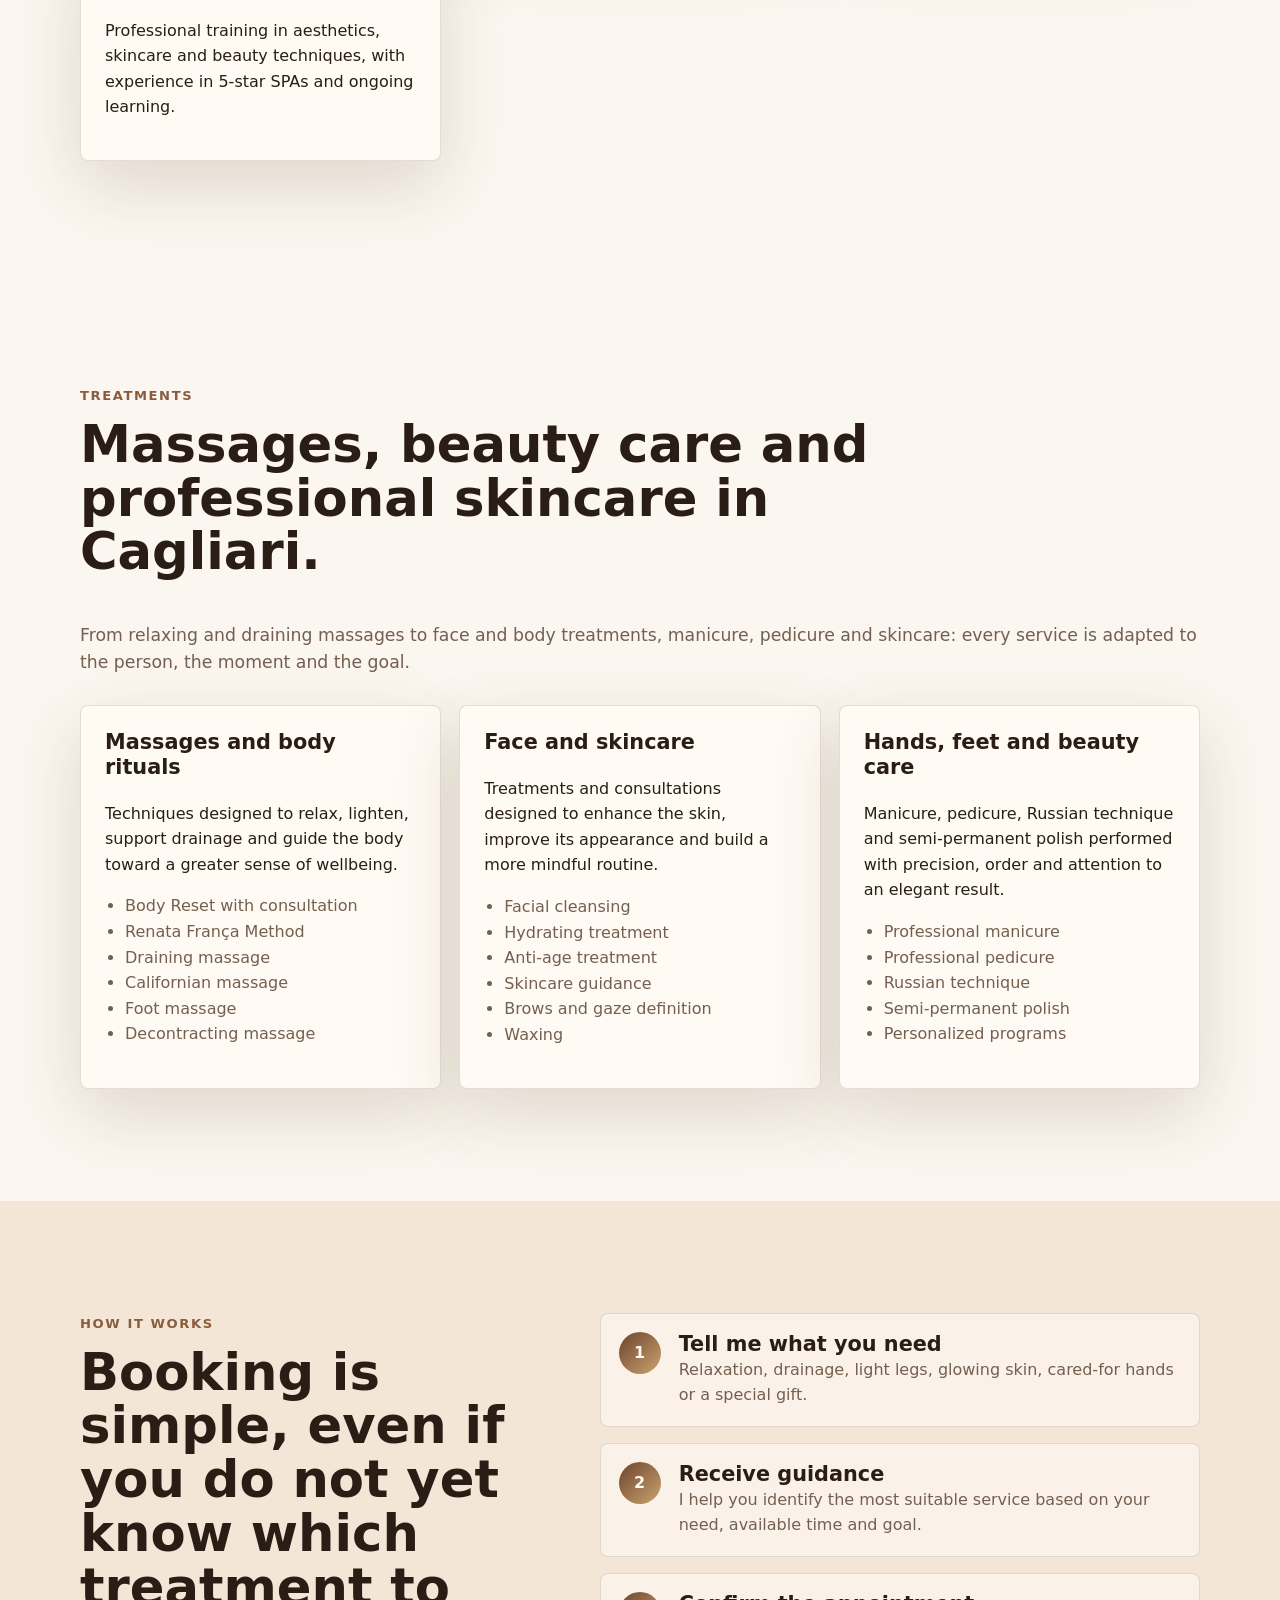
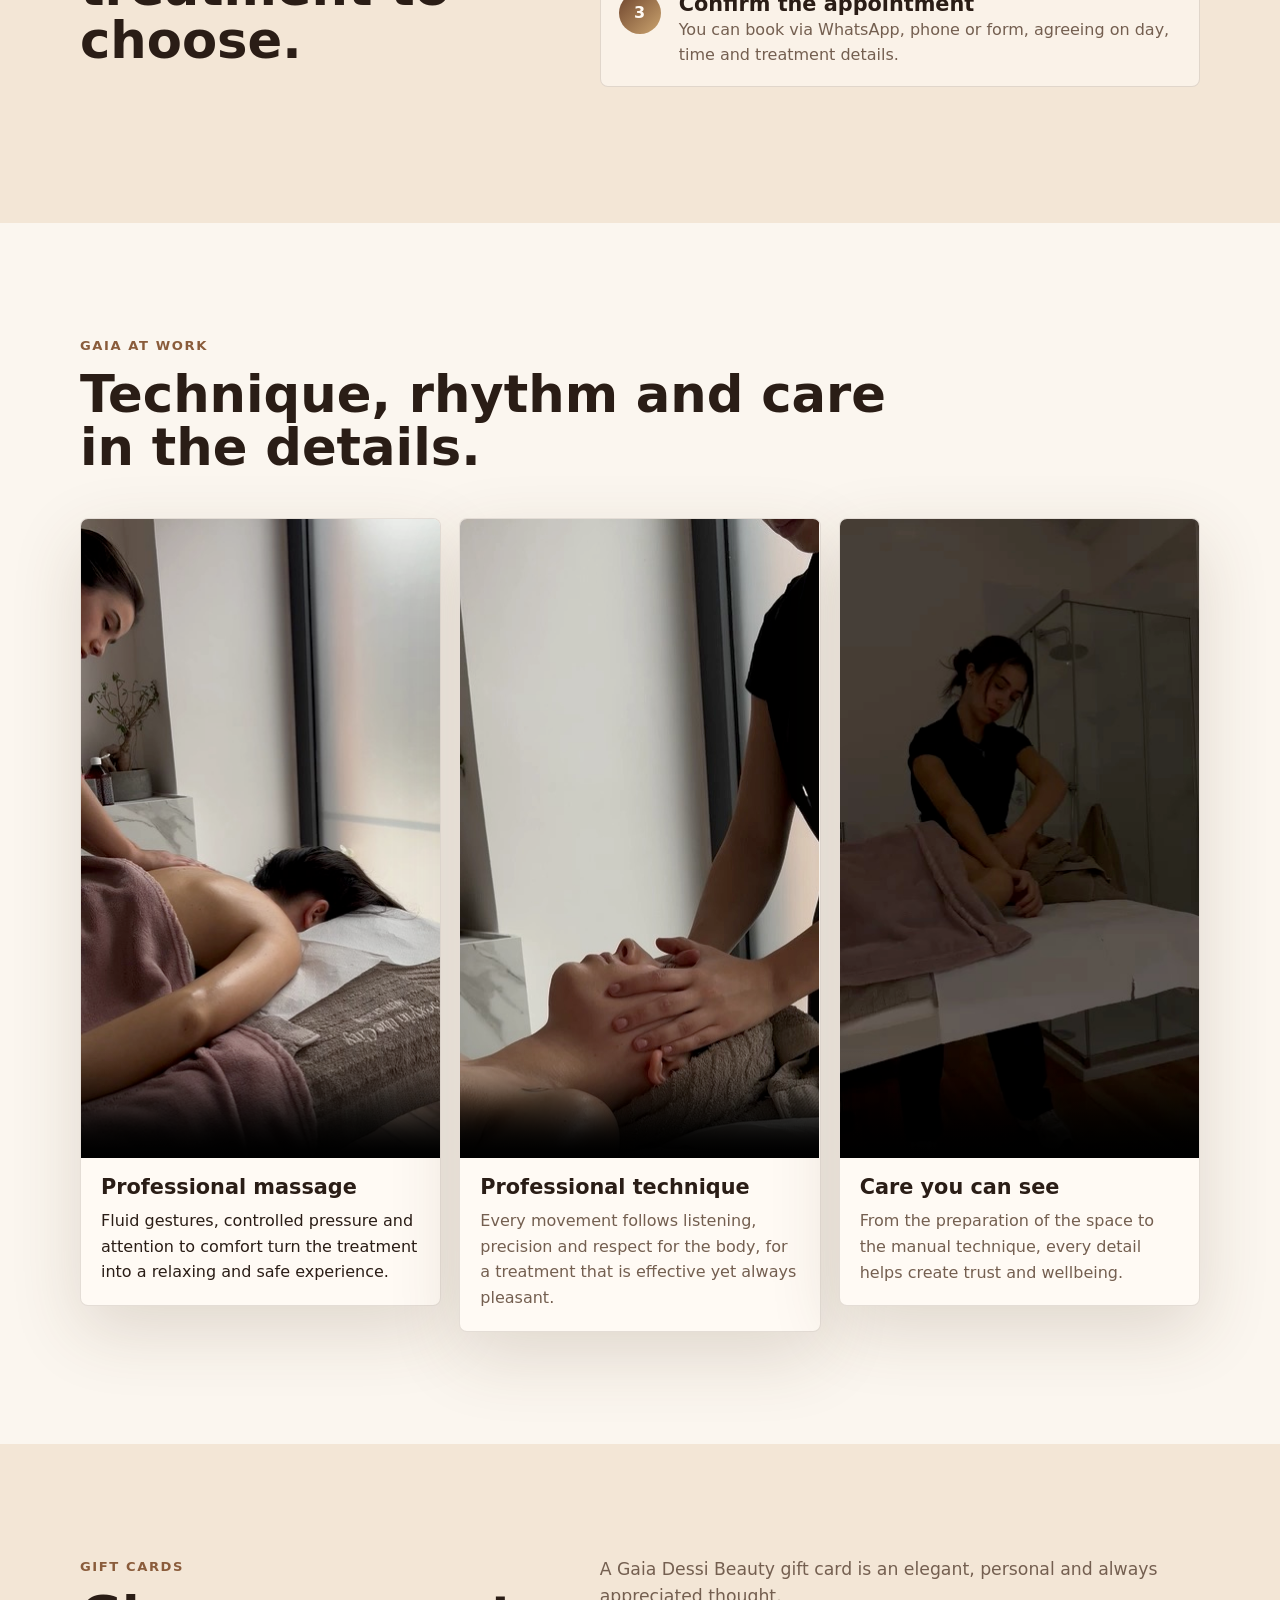
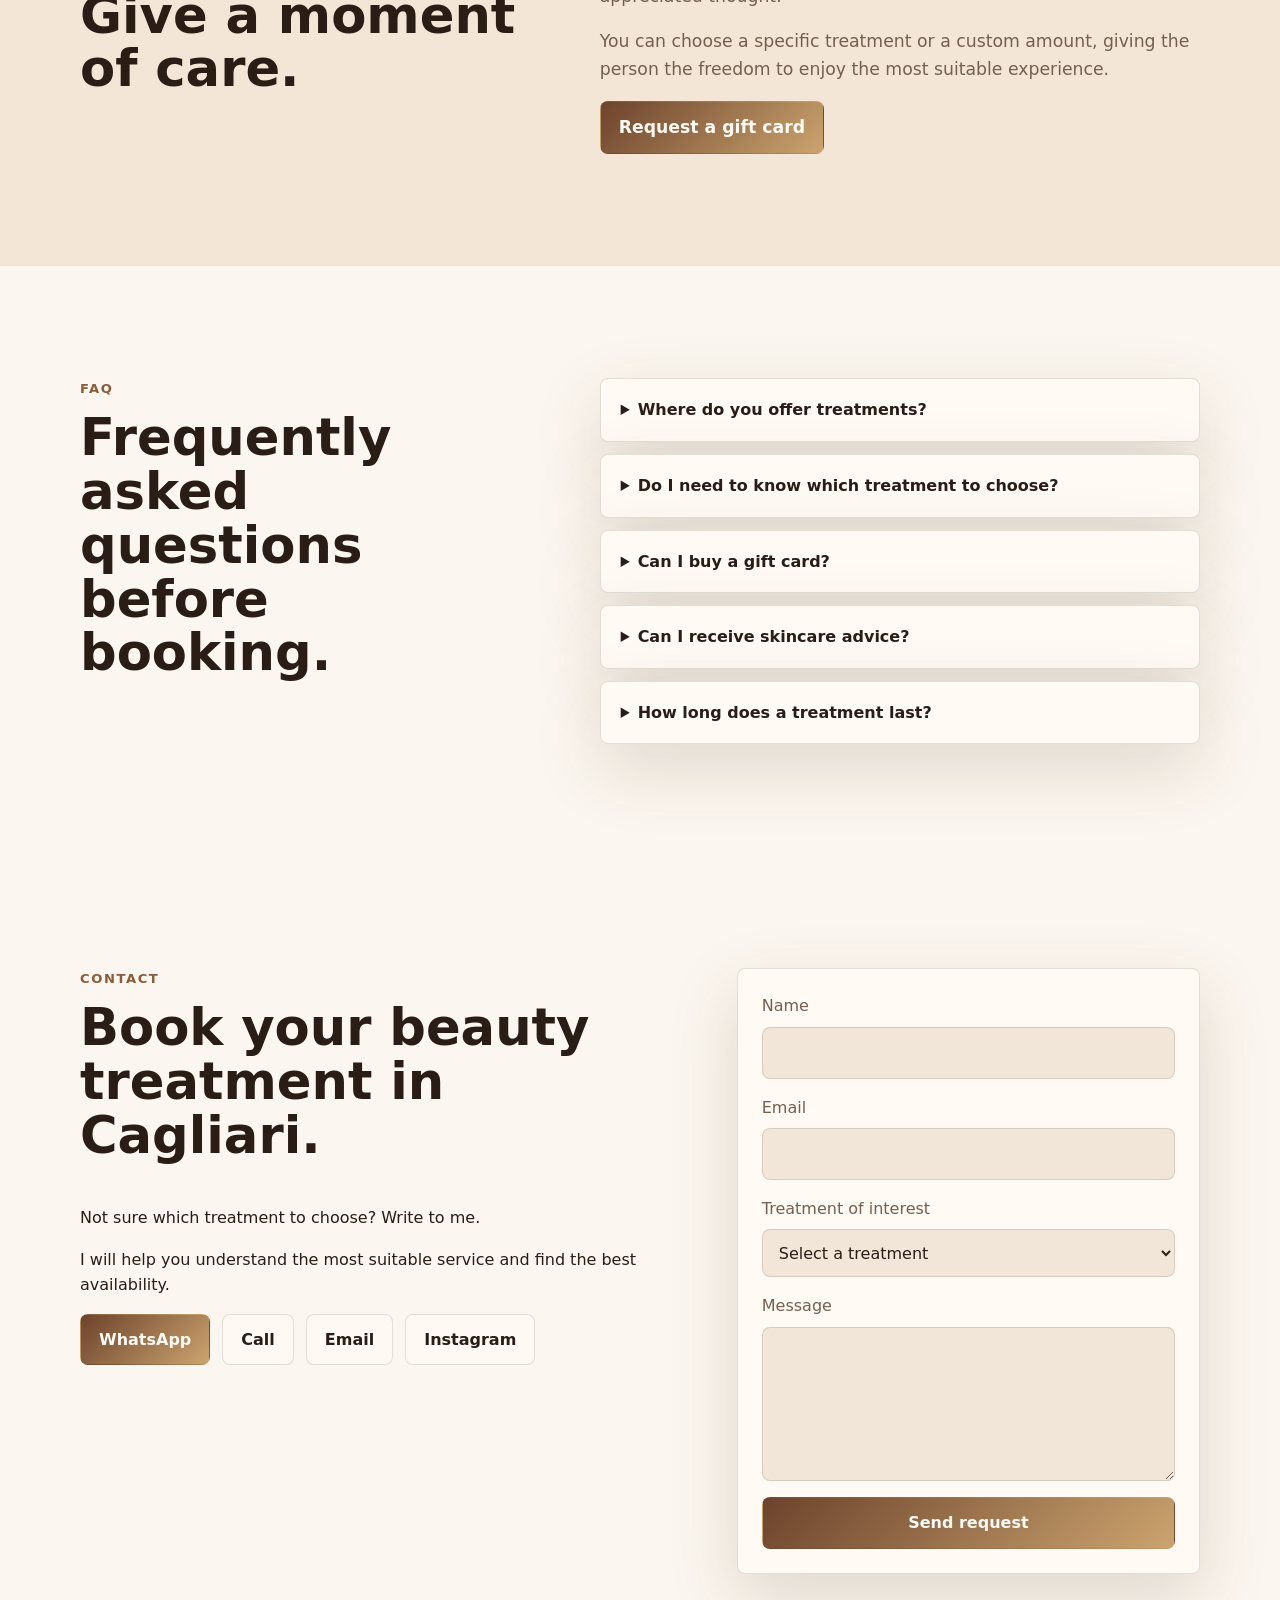
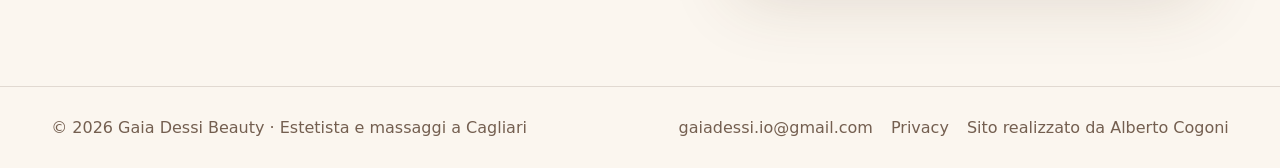
==== commit 76fe0785: "Remove home service references from Gaia site" ====
--- a/index.html
+++ b/index.html
@@ -79,7 +79,7 @@
               {
                 "@type": "Question",
                 "name": "Dove offri i trattamenti?",
-                "acceptedAnswer": { "@type": "Answer", "text": "A Cagliari, con possibilità di servizi a domicilio su prenotazione e in base alla disponibilità." }
+                "acceptedAnswer": { "@type": "Answer", "text": "A Cagliari, su prenotazione. Scrivimi per concordare il trattamento e verificare la disponibilità." }
               },
               {
                 "@type": "Question",
@@ -90,11 +90,6 @@
                 "@type": "Question",
                 "name": "Posso acquistare un buono regalo?",
                 "acceptedAnswer": { "@type": "Answer", "text": "Sì. Puoi richiedere un buono regalo per un trattamento specifico oppure per un importo personalizzato." }
-              },
-              {
-                "@type": "Question",
-                "name": "Fai servizi a domicilio?",
-                "acceptedAnswer": { "@type": "Answer", "text": "Sì, alcuni servizi possono essere svolti a domicilio su prenotazione, in base alla zona, alla disponibilità e al tipo di trattamento." }
               },
               {
                 "@type": "Question",
@@ -226,7 +221,6 @@
               <li data-i18n="russianTechnique">Tecnica russa</li>
               <li data-i18n="semiPermanent">Semipermanente</li>
               <li data-i18n="custom">Trattamenti personalizzati</li>
-              <li data-i18n="homeService">Servizi a domicilio su prenotazione</li>
             </ul>
           </article>
         </div>
@@ -312,7 +306,7 @@
         <div class="faq-list">
           <details>
             <summary data-i18n="faq1Q">Dove offri i trattamenti?</summary>
-            <p data-i18n="faq1A">A Cagliari, con possibilità di servizi a domicilio su prenotazione e in base alla disponibilità.</p>
+            <p data-i18n="faq1A">A Cagliari, su prenotazione. Scrivimi per concordare il trattamento e verificare la disponibilità.</p>
           </details>
           <details>
             <summary data-i18n="faq2Q">Serve sapere già quale trattamento scegliere?</summary>
@@ -321,10 +315,6 @@
           <details>
             <summary data-i18n="faq3Q">Posso acquistare un buono regalo?</summary>
             <p data-i18n="faq3A">Sì. Puoi richiedere un buono regalo per un trattamento specifico oppure per un importo personalizzato.</p>
-          </details>
-          <details>
-            <summary data-i18n="faq4Q">Fai servizi a domicilio?</summary>
-            <p data-i18n="faq4A">Sì, alcuni servizi possono essere svolti a domicilio su prenotazione, in base alla zona, alla disponibilità e al tipo di trattamento.</p>
           </details>
           <details>
             <summary data-i18n="faq5Q">Posso ricevere consigli skincare?</summary>
@@ -350,7 +340,7 @@
             <a class="button secondary" href="https://www.instagram.com/gaiadessi.beauty" target="_blank" rel="noreferrer" data-i18n="contactInstagram">Instagram</a>
           </div>
         </div>
-        <form class="contact-form" action="https://formsubmit.co/alberto.agostino.cogoni@gmail.com" method="POST">
+        <form class="contact-form" action="https://formsubmit.co/gaiadessi.io@gmail.com" method="POST">
           <input type="hidden" name="_subject" value="Nuova richiesta dal sito Gaia Dessi Beauty">
           <input type="hidden" name="_next" value="https://gaiadessibeauty.it/grazie.html">
           <input type="hidden" name="_template" value="table">
